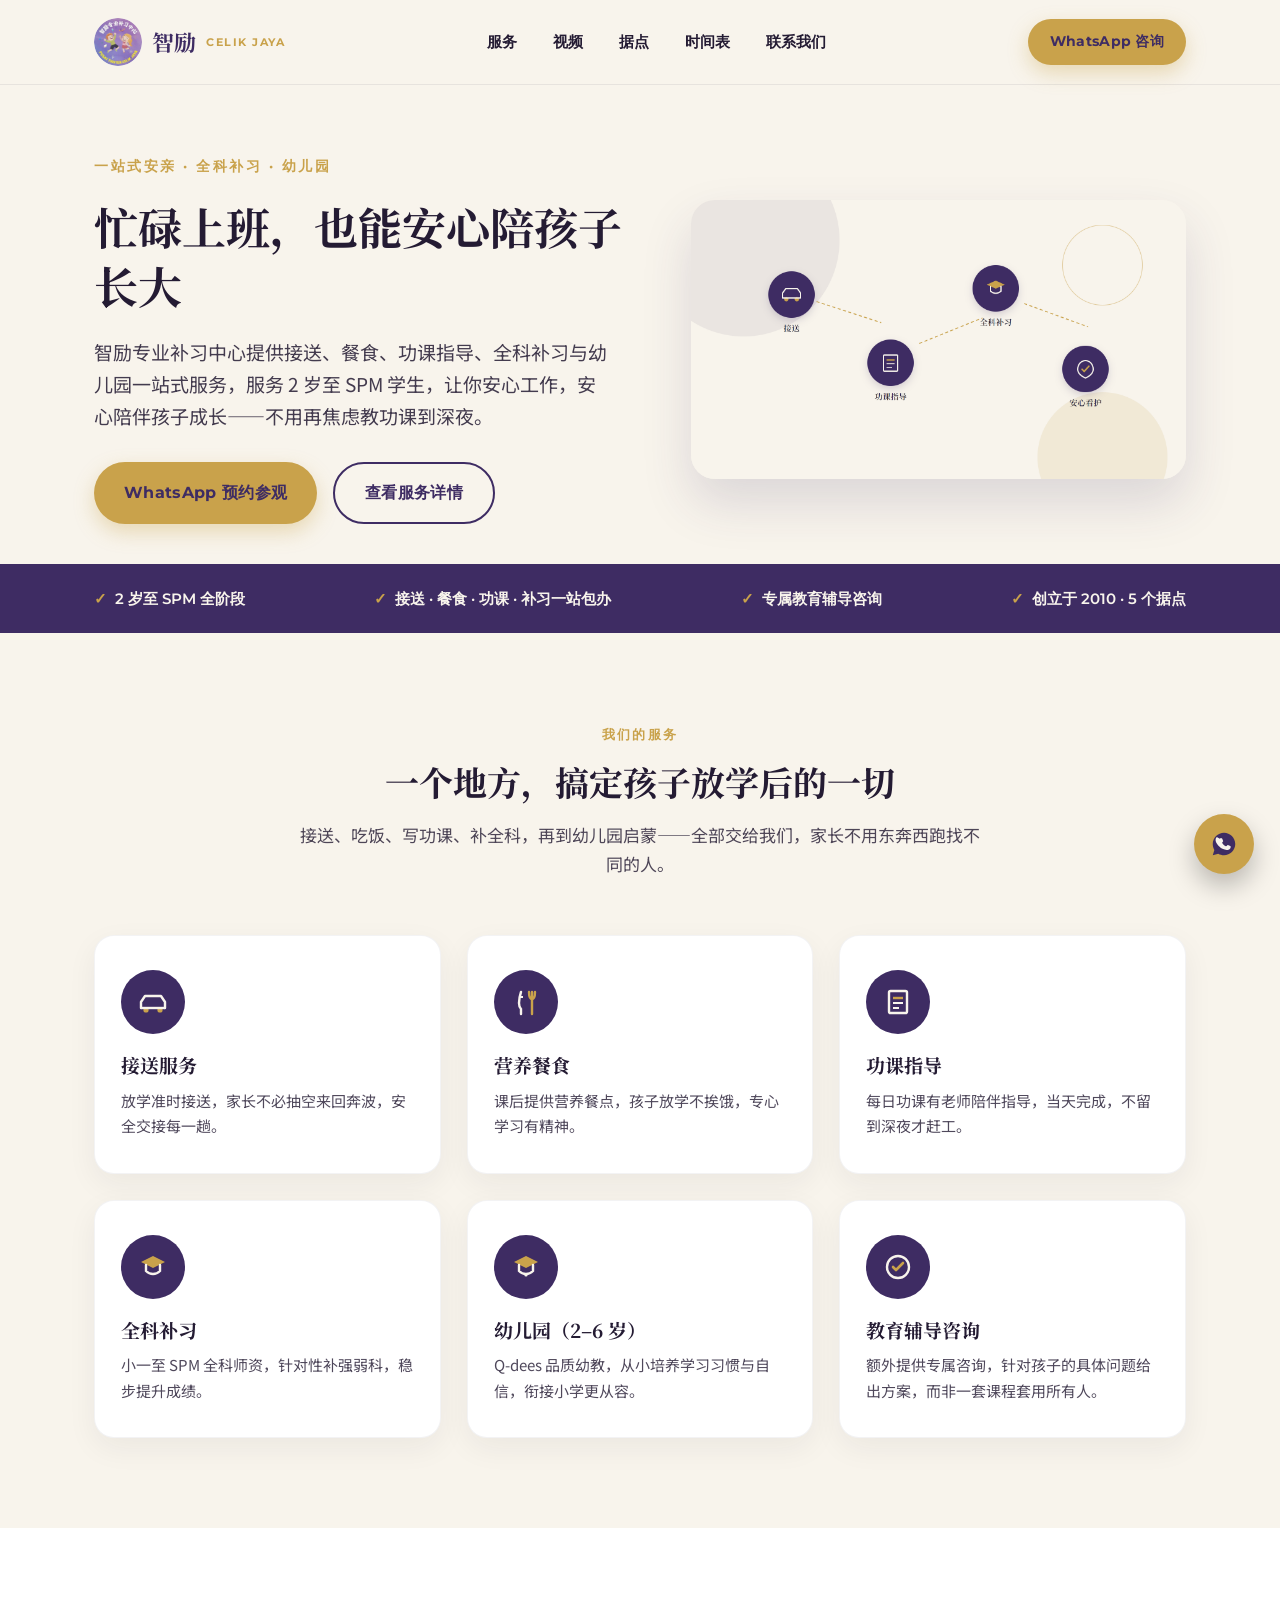
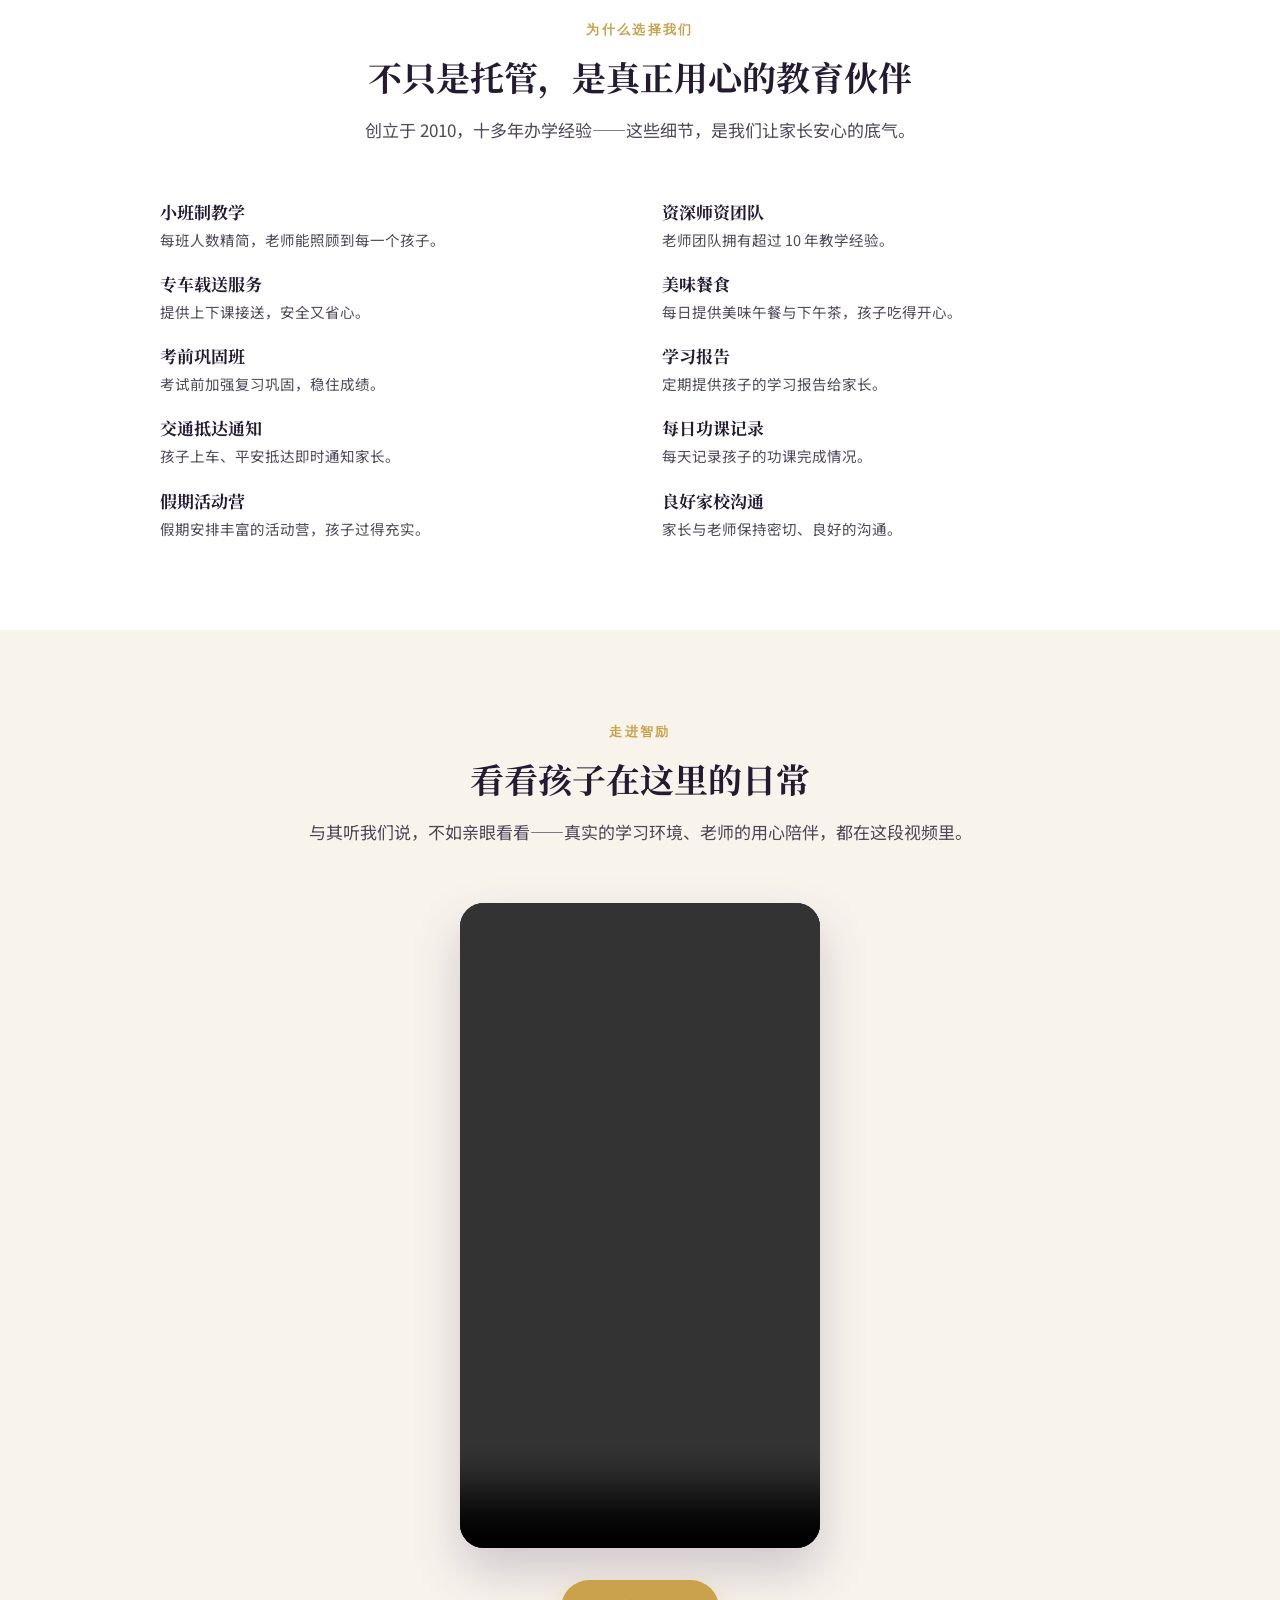
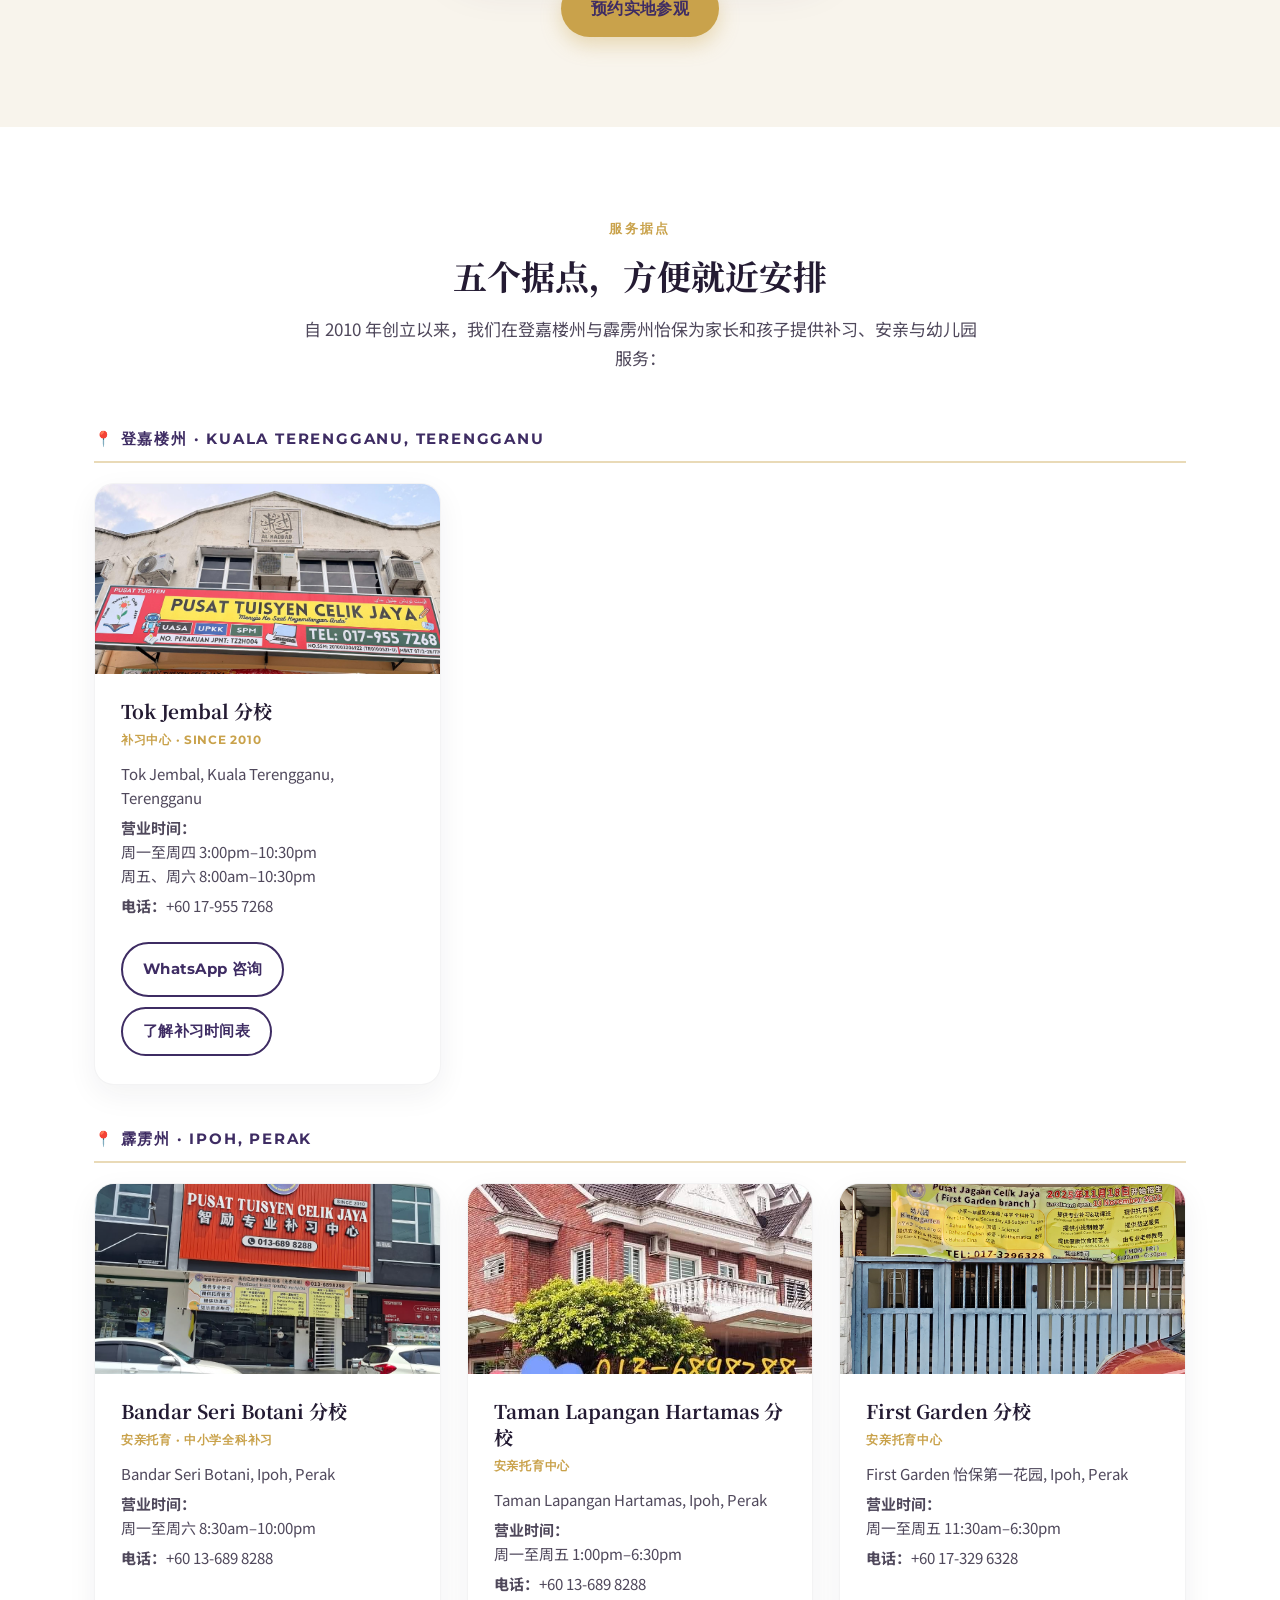
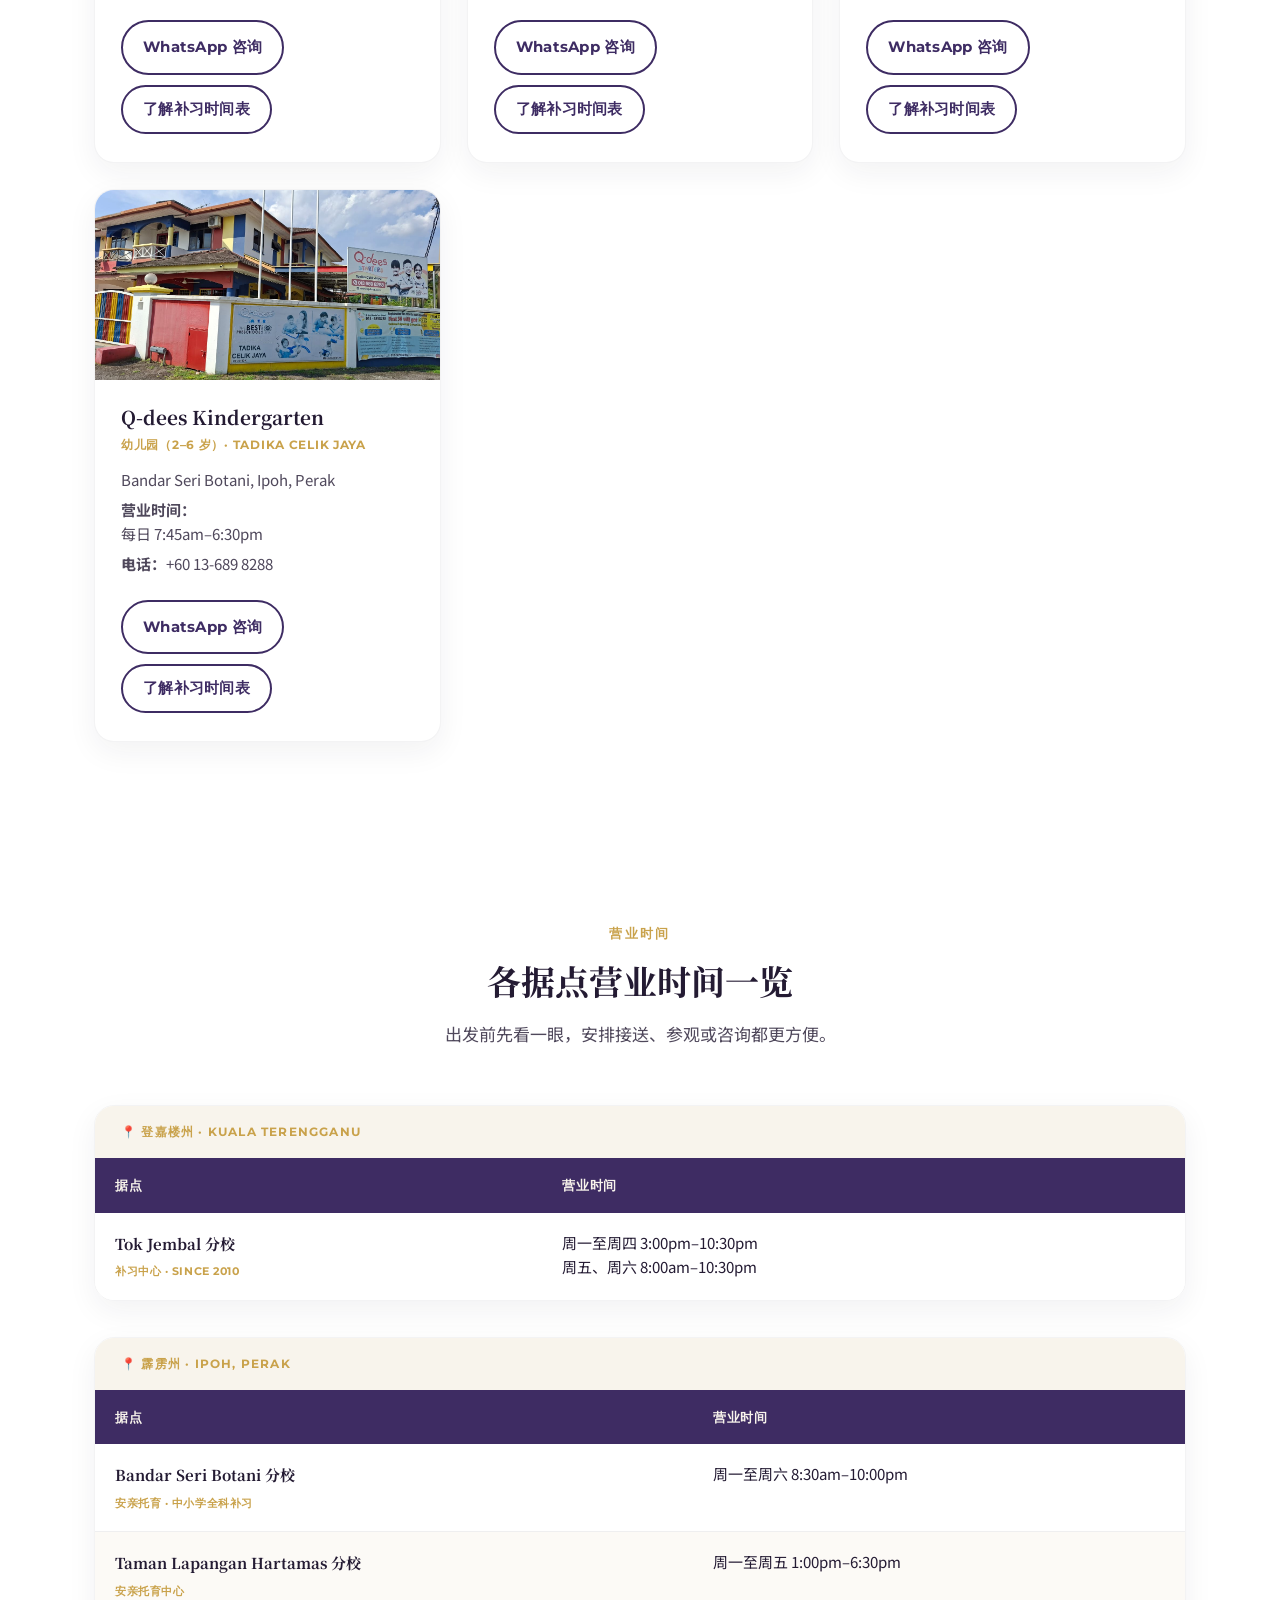
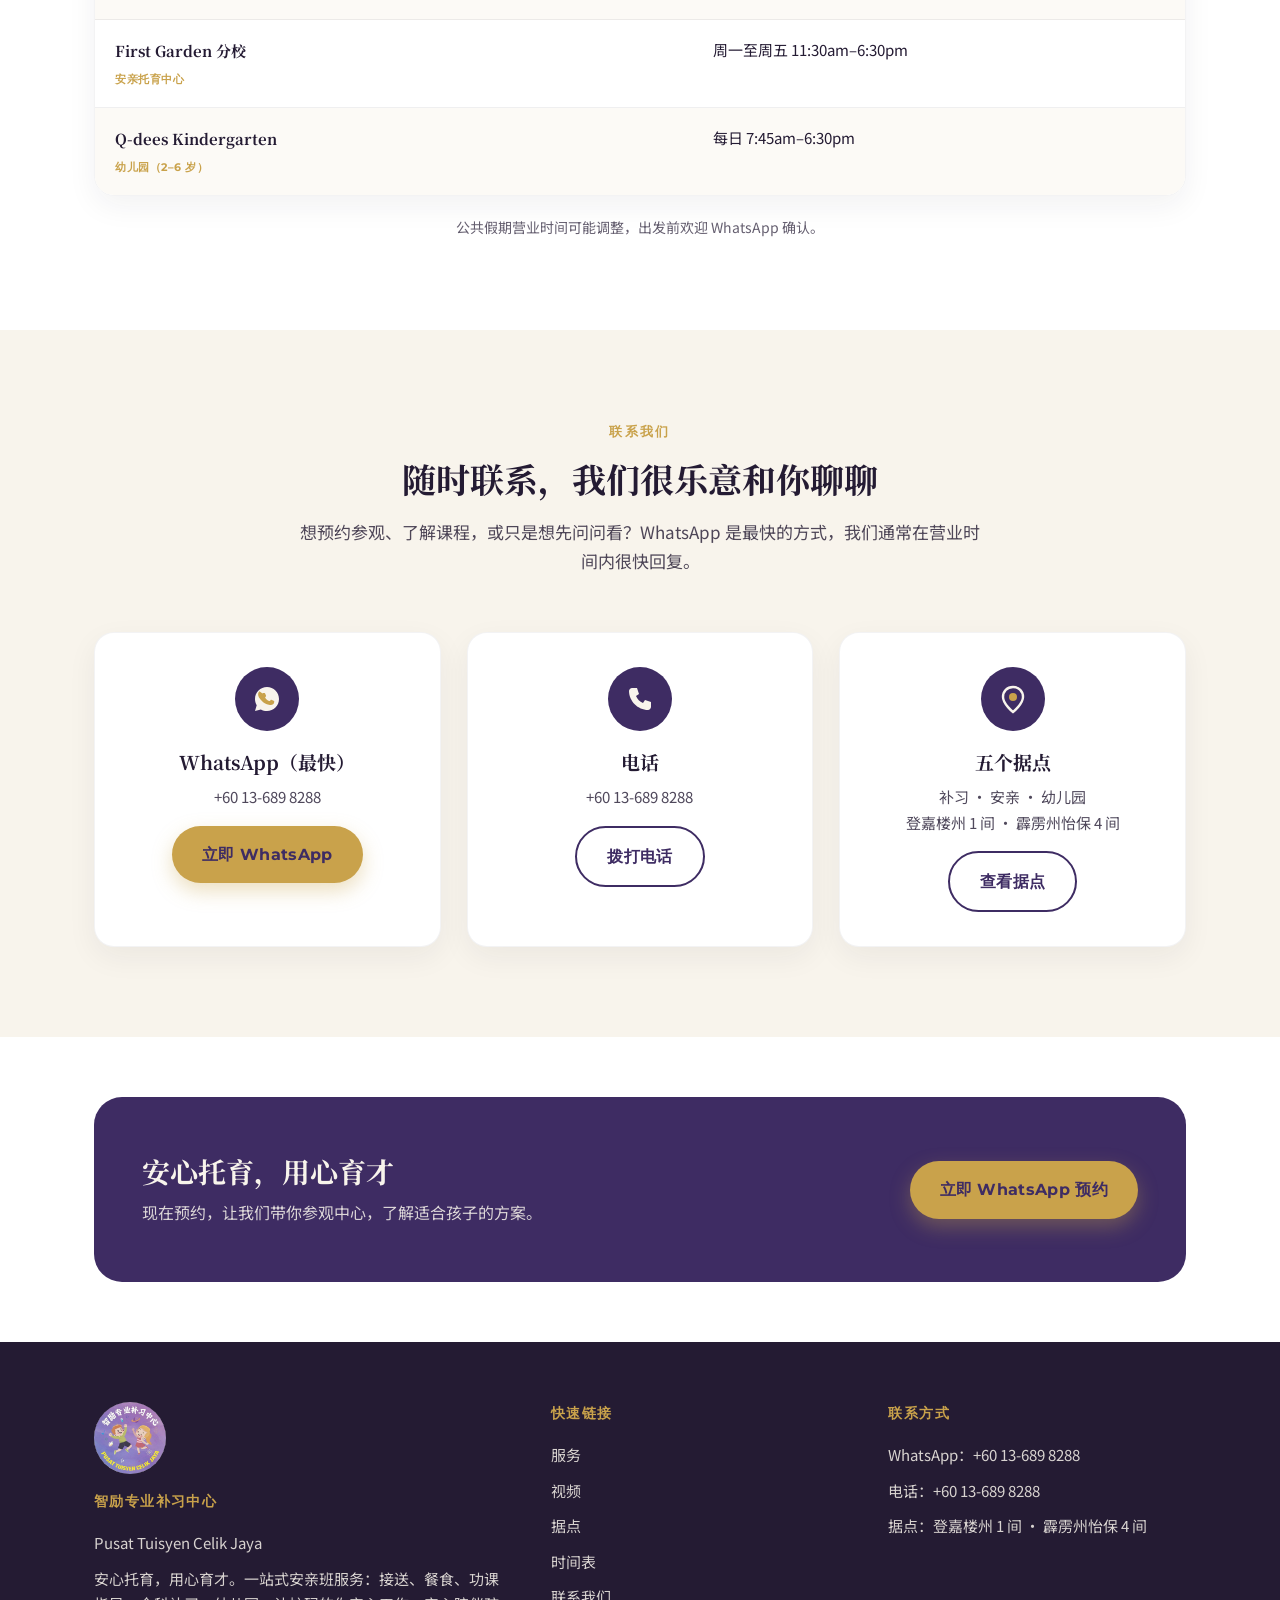
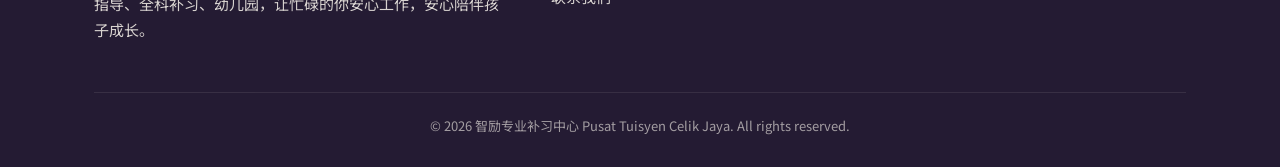
==== index.html @ 98ccd77b "Add files via upload" ====
<!doctype html>
<html lang="zh">
<head>
  <meta charset="UTF-8" />
  <meta name="viewport" content="width=device-width, initial-scale=1.0" />
  <title>智励专业补习中心 Pusat Tuisyen Celik Jaya｜一站式安亲班 · 全科补习 · 幼儿园</title>
  <meta name="description" content="安心托育，用心育才。智励专业补习中心提供接送、餐食、功课指导、全科补习与幼儿园一站式服务，服务 2 岁至 SPM 学生，登嘉楼与怡保共 5 个据点，让忙碌的家长安心工作、安心陪伴孩子成长。" />
  <link rel="preconnect" href="https://fonts.googleapis.com" />
  <link href="https://fonts.googleapis.com/css2?family=Noto+Serif+SC:wght@600;700&family=Noto+Sans+SC:wght@400;500;700&family=Montserrat:wght@400;600;700&display=swap" rel="stylesheet" />
  <link rel="stylesheet" href="css/style.css" />
</head>
<body>

  <header class="site-header">
    <div class="container">
      <a href="#top" class="logo"><img src="assets/img/logo.jpg" alt="智励专业补习中心 Pusat Tuisyen Celik Jaya" />智励 <span class="logo-sub">Celik Jaya</span></a>
      <nav class="main-nav">
        <a href="#services">服务</a>
        <a href="#video">视频</a>
        <a href="#branches">据点</a>
        <a href="#schedule">时间表</a>
        <a href="#contact">联系我们</a>
      </nav>
      <div class="header-cta">
        <a href="https://wa.me/60136898288?text=Hi%2C%20我想咨询安亲班%2F补习课程" class="btn btn-primary" target="_blank" rel="noopener">WhatsApp 咨询</a>
        <button class="nav-toggle" aria-label="打开菜单"><span></span><span></span><span></span></button>
      </div>
    </div>
  </header>

  <!-- HERO -->
  <section class="hero" id="top">
    <div class="container">
      <div class="hero-copy">
        <div class="hero-eyebrow">一站式安亲 · 全科补习 · 幼儿园</div>
        <h1>忙碌上班，也能安心陪孩子长大</h1>
        <p class="lead">智励专业补习中心提供接送、餐食、功课指导、全科补习与幼儿园一站式服务，服务 2 岁至 SPM 学生，让你安心工作，安心陪伴孩子成长——不用再焦虑教功课到深夜。</p>
        <div class="hero-actions">
          <a href="https://wa.me/60136898288?text=Hi%2C%20我想预约参观安亲班" class="btn btn-primary" target="_blank" rel="noopener">WhatsApp 预约参观</a>
          <a href="#services" class="btn btn-outline dark">查看服务详情</a>
        </div>
      </div>
      <div class="hero-media">
        <img src="assets/img/hero-home.png" alt="智励专业补习中心一站式服务：接送、功课指导、全科补习、安心看护" />
      </div>
    </div>
  </section>

  <!-- TRUST STRIP -->
  <div class="trust-strip">
    <div class="container">
      <div><span>✓</span>2 岁至 SPM 全阶段</div>
      <div><span>✓</span>接送 · 餐食 · 功课 · 补习一站包办</div>
      <div><span>✓</span>专属教育辅导咨询</div>
      <div><span>✓</span>创立于 2010 · 5 个据点</div>
    </div>
  </div>

  <!-- SERVICES -->
  <section class="section" id="services">
    <div class="container">
      <div class="section-head">
        <div class="section-eyebrow">我们的服务</div>
        <h2>一个地方，搞定孩子放学后的一切</h2>
        <p>接送、吃饭、写功课、补全科，再到幼儿园启蒙——全部交给我们，家长不用东奔西跑找不同的人。</p>
      </div>
      <div class="grid cols-3">
        <div class="card">
          <div class="icon-disc"><svg viewBox="0 0 32 32" fill="none"><path d="M4 22 L4 16 L8 10 L24 10 L28 16 L28 22" stroke="#F8F4EC" stroke-width="2.4" fill="none" stroke-linecap="round" stroke-linejoin="round"/><circle cx="9" cy="24" r="2.6" fill="#C9A24B"/><circle cx="23" cy="24" r="2.6" fill="#C9A24B"/><line x1="4" y1="22" x2="28" y2="22" stroke="#F8F4EC" stroke-width="2.4"/></svg></div>
          <h3>接送服务</h3>
          <p>放学准时接送，家长不必抽空来回奔波，安全交接每一趟。</p>
        </div>
        <div class="card">
          <div class="icon-disc"><svg viewBox="0 0 32 32" fill="none"><path d="M11 6 C11 6 9 12 9 17 C9 21 11 23 11 23 L11 28" stroke="#F8F4EC" stroke-width="2.4" fill="none" stroke-linecap="round"/><line x1="9" y1="11" x2="13" y2="11" stroke="#F8F4EC" stroke-width="2"/><path d="M22 6 L22 28 M19 6 C19 6 19 13 22 13 C25 13 25 6 25 6" stroke="#C9A24B" stroke-width="2.4" fill="none" stroke-linecap="round"/></svg></div>
          <h3>营养餐食</h3>
          <p>课后提供营养餐点，孩子放学不挨饿，专心学习有精神。</p>
        </div>
        <div class="card">
          <div class="icon-disc"><svg viewBox="0 0 32 32" fill="none"><rect x="7" y="5" width="18" height="22" rx="1.6" stroke="#F8F4EC" stroke-width="2.4" fill="none"/><line x1="11" y1="12" x2="21" y2="12" stroke="#C9A24B" stroke-width="2.4"/><line x1="11" y1="17" x2="21" y2="17" stroke="#F8F4EC" stroke-width="2"/><line x1="11" y1="22" x2="17" y2="22" stroke="#F8F4EC" stroke-width="2"/></svg></div>
          <h3>功课指导</h3>
          <p>每日功课有老师陪伴指导，当天完成，不留到深夜才赶工。</p>
        </div>
        <div class="card">
          <div class="icon-disc"><svg viewBox="0 0 32 32" fill="none"><path d="M16 5 L28 11 L16 17 L4 11 Z" fill="#C9A24B"/><path d="M9 14 L9 20 C9 20 12 23 16 23 C20 23 23 20 23 20 L23 14" stroke="#F8F4EC" stroke-width="2.4" fill="none" stroke-linecap="round"/></svg></div>
          <h3>全科补习</h3>
          <p>小一至 SPM 全科师资，针对性补强弱科，稳步提升成绩。</p>
        </div>
        <div class="card">
          <div class="icon-disc"><svg viewBox="0 0 32 32" fill="none"><path d="M16 5 L28 11 L16 17 L4 11 Z" fill="#C9A24B"/><path d="M9 14 L9 20 C9 20 12 23 16 23 C20 23 23 20 23 20 L23 14" stroke="#F8F4EC" stroke-width="2.4" fill="none" stroke-linecap="round"/><circle cx="16" cy="24" r="1.6" fill="#F8F4EC"/></svg></div>
          <h3>幼儿园（2–6 岁）</h3>
          <p>Q-dees 品质幼教，从小培养学习习惯与自信，衔接小学更从容。</p>
        </div>
        <div class="card">
          <div class="icon-disc"><svg viewBox="0 0 32 32" fill="none"><circle cx="16" cy="16" r="11" stroke="#F8F4EC" stroke-width="2.4" fill="none"/><path d="M11 16 L14 19 L21 12" stroke="#C9A24B" stroke-width="2.6" fill="none" stroke-linecap="round" stroke-linejoin="round"/></svg></div>
          <h3>教育辅导咨询</h3>
          <p>额外提供专属咨询，针对孩子的具体问题给出方案，而非一套课程套用所有人。</p>
        </div>
      </div>
    </div>
  </section>

  <!-- WHY US -->
  <section class="section bg-alt">
    <div class="container">
      <div class="section-head">
        <div class="section-eyebrow">为什么选择我们</div>
        <h2>不只是托管，是真正用心的教育伙伴</h2>
        <p>创立于 2010，十多年办学经验——这些细节，是我们让家长安心的底气。</p>
      </div>
      <div class="reason-grid">
        <div class="reason-item">
          <div class="reason-check"><svg viewBox="0 0 24 24" fill="none"><path d="M5 12.5 L10 17 L19 7" stroke="#C9A24B" stroke-width="2.6" fill="none" stroke-linecap="round" stroke-linejoin="round"/></svg></div>
          <div><h3>小班制教学</h3><p>每班人数精简，老师能照顾到每一个孩子。</p></div>
        </div>
        <div class="reason-item">
          <div class="reason-check"><svg viewBox="0 0 24 24" fill="none"><path d="M5 12.5 L10 17 L19 7" stroke="#C9A24B" stroke-width="2.6" fill="none" stroke-linecap="round" stroke-linejoin="round"/></svg></div>
          <div><h3>资深师资团队</h3><p>老师团队拥有超过 10 年教学经验。</p></div>
        </div>
        <div class="reason-item">
          <div class="reason-check"><svg viewBox="0 0 24 24" fill="none"><path d="M5 12.5 L10 17 L19 7" stroke="#C9A24B" stroke-width="2.6" fill="none" stroke-linecap="round" stroke-linejoin="round"/></svg></div>
          <div><h3>专车载送服务</h3><p>提供上下课接送，安全又省心。</p></div>
        </div>
        <div class="reason-item">
          <div class="reason-check"><svg viewBox="0 0 24 24" fill="none"><path d="M5 12.5 L10 17 L19 7" stroke="#C9A24B" stroke-width="2.6" fill="none" stroke-linecap="round" stroke-linejoin="round"/></svg></div>
          <div><h3>美味餐食</h3><p>每日提供美味午餐与下午茶，孩子吃得开心。</p></div>
        </div>
        <div class="reason-item">
          <div class="reason-check"><svg viewBox="0 0 24 24" fill="none"><path d="M5 12.5 L10 17 L19 7" stroke="#C9A24B" stroke-width="2.6" fill="none" stroke-linecap="round" stroke-linejoin="round"/></svg></div>
          <div><h3>考前巩固班</h3><p>考试前加强复习巩固，稳住成绩。</p></div>
        </div>
        <div class="reason-item">
          <div class="reason-check"><svg viewBox="0 0 24 24" fill="none"><path d="M5 12.5 L10 17 L19 7" stroke="#C9A24B" stroke-width="2.6" fill="none" stroke-linecap="round" stroke-linejoin="round"/></svg></div>
          <div><h3>学习报告</h3><p>定期提供孩子的学习报告给家长。</p></div>
        </div>
        <div class="reason-item">
          <div class="reason-check"><svg viewBox="0 0 24 24" fill="none"><path d="M5 12.5 L10 17 L19 7" stroke="#C9A24B" stroke-width="2.6" fill="none" stroke-linecap="round" stroke-linejoin="round"/></svg></div>
          <div><h3>交通抵达通知</h3><p>孩子上车、平安抵达即时通知家长。</p></div>
        </div>
        <div class="reason-item">
          <div class="reason-check"><svg viewBox="0 0 24 24" fill="none"><path d="M5 12.5 L10 17 L19 7" stroke="#C9A24B" stroke-width="2.6" fill="none" stroke-linecap="round" stroke-linejoin="round"/></svg></div>
          <div><h3>每日功课记录</h3><p>每天记录孩子的功课完成情况。</p></div>
        </div>
        <div class="reason-item">
          <div class="reason-check"><svg viewBox="0 0 24 24" fill="none"><path d="M5 12.5 L10 17 L19 7" stroke="#C9A24B" stroke-width="2.6" fill="none" stroke-linecap="round" stroke-linejoin="round"/></svg></div>
          <div><h3>假期活动营</h3><p>假期安排丰富的活动营，孩子过得充实。</p></div>
        </div>
        <div class="reason-item">
          <div class="reason-check"><svg viewBox="0 0 24 24" fill="none"><path d="M5 12.5 L10 17 L19 7" stroke="#C9A24B" stroke-width="2.6" fill="none" stroke-linecap="round" stroke-linejoin="round"/></svg></div>
          <div><h3>良好家校沟通</h3><p>家长与老师保持密切、良好的沟通。</p></div>
        </div>
      </div>
    </div>
  </section>

  <!-- VIDEO -->
  <section class="section" id="video">
    <div class="container">
      <div class="section-head">
        <div class="section-eyebrow">走进智励</div>
        <h2>看看孩子在这里的日常</h2>
        <p>与其听我们说，不如亲眼看看——真实的学习环境、老师的用心陪伴，都在这段视频里。</p>
      </div>
      <div class="video-wrap">
        <video src="assets/video/center-tour.mp4" controls playsinline preload="metadata"></video>
      </div>
      <div style="text-align:center; margin-top:32px;">
        <a href="https://wa.me/60136898288?text=Hi%2C%20我想预约参观安亲班" class="btn btn-primary" target="_blank" rel="noopener">预约实地参观</a>
      </div>
    </div>
  </section>

  <!-- BRANCHES -->
  <section class="section bg-alt" id="branches">
    <div class="container">
      <div class="section-head">
        <div class="section-eyebrow">服务据点</div>
        <h2>五个据点，方便就近安排</h2>
        <p>自 2010 年创立以来，我们在登嘉楼州与霹雳州怡保为家长和孩子提供补习、安亲与幼儿园服务：</p>
      </div>

      <h3 class="region-head">📍 登嘉楼州 · Kuala Terengganu, Terengganu</h3>
      <div class="grid cols-3" style="margin-bottom:44px;">
        <div class="card branch-card">
          <img class="branch-photo" src="assets/img/branches/tok-jembal.jpg" alt="Tok Jembal 分校" onerror="this.outerHTML='&lt;div class=&quot;branch-photo-fallback&quot;&gt;&lt;svg viewBox=&quot;0 0 32 32&quot; fill=&quot;none&quot;&gt;&lt;path d=&quot;M16 4 C10 4 6 8.5 6 14 C6 21 16 29 16 29 C16 29 26 21 26 14 C26 8.5 22 4 16 4 Z&quot; stroke=&quot;%23F8F4EC&quot; stroke-width=&quot;2&quot; fill=&quot;none&quot;/&gt;&lt;circle cx=&quot;16&quot; cy=&quot;14&quot; r=&quot;4&quot; fill=&quot;%23C9A24B&quot;/&gt;&lt;/svg&gt;&lt;/div&gt;'" />
          <div class="branch-body">
            <h3>Tok Jembal 分校</h3>
            <div class="branch-tag">补习中心 · Since 2010</div>
            <p class="branch-meta">Tok Jembal, Kuala Terengganu, Terengganu</p>
            <p class="branch-meta"><strong>营业时间：</strong><br/>周一至周四 3:00pm–10:30pm<br/>周五、周六 8:00am–10:30pm</p>
            <p class="branch-meta"><strong>电话：</strong>+60 17-955 7268</p>
            <div class="branch-actions">
              <a href="https://wa.me/60179557268?text=Saya%20berminat%20pakej%20tuition" class="btn btn-outline dark" target="_blank" rel="noopener">WhatsApp 咨询</a>
              <button type="button" class="btn btn-outline dark timetable-btn" data-branch="Tok Jembal 分校" data-img="assets/img/timetables/tok-jembal.jpg" data-wa="https://wa.me/60179557268?text=Saya%20berminat%20pakej%20tuition">了解补习时间表</button>
            </div>
          </div>
        </div>
      </div>

      <h3 class="region-head">📍 霹雳州 · Ipoh, Perak</h3>
      <div class="grid cols-3">
        <div class="card branch-card">
          <img class="branch-photo" src="assets/img/branches/bandar-seri-botani.jpg" alt="Bandar Seri Botani 分校" onerror="this.outerHTML='&lt;div class=&quot;branch-photo-fallback&quot;&gt;&lt;svg viewBox=&quot;0 0 32 32&quot; fill=&quot;none&quot;&gt;&lt;path d=&quot;M16 4 C10 4 6 8.5 6 14 C6 21 16 29 16 29 C16 29 26 21 26 14 C26 8.5 22 4 16 4 Z&quot; stroke=&quot;%23F8F4EC&quot; stroke-width=&quot;2&quot; fill=&quot;none&quot;/&gt;&lt;circle cx=&quot;16&quot; cy=&quot;14&quot; r=&quot;4&quot; fill=&quot;%23C9A24B&quot;/&gt;&lt;/svg&gt;&lt;/div&gt;'" />
          <div class="branch-body">
            <h3>Bandar Seri Botani 分校</h3>
            <div class="branch-tag">安亲托育 · 中小学全科补习</div>
            <p class="branch-meta">Bandar Seri Botani, Ipoh, Perak</p>
            <p class="branch-meta"><strong>营业时间：</strong><br/>周一至周六 8:30am–10:00pm</p>
            <p class="branch-meta"><strong>电话：</strong>+60 13-689 8288</p>
            <div class="branch-actions">
              <a href="https://wa.me/60136898288?text=%E6%88%91%E6%9C%89%E5%85%B4%E8%B6%A3%E8%AF%A2%E9%97%AE%E5%85%B3%E4%BA%8E%E5%AE%89%E4%BA%B2%E7%8F%AD%2F%E8%A1%A5%E4%B9%A0" class="btn btn-outline dark" target="_blank" rel="noopener">WhatsApp 咨询</a>
              <button type="button" class="btn btn-outline dark timetable-btn" data-branch="Bandar Seri Botani 分校" data-img="assets/img/timetables/bandar-seri-botani.jpg" data-wa="https://wa.me/60136898288?text=%E6%88%91%E6%9C%89%E5%85%B4%E8%B6%A3%E8%AF%A2%E9%97%AE%E5%85%B3%E4%BA%8E%E5%AE%89%E4%BA%B2%E7%8F%AD%2F%E8%A1%A5%E4%B9%A0">了解补习时间表</button>
            </div>
          </div>
        </div>
        <div class="card branch-card">
          <img class="branch-photo" src="assets/img/branches/taman-lapangan-hartamas.jpg" alt="Taman Lapangan Hartamas 分校" onerror="this.outerHTML='&lt;div class=&quot;branch-photo-fallback&quot;&gt;&lt;svg viewBox=&quot;0 0 32 32&quot; fill=&quot;none&quot;&gt;&lt;path d=&quot;M16 4 C10 4 6 8.5 6 14 C6 21 16 29 16 29 C16 29 26 21 26 14 C26 8.5 22 4 16 4 Z&quot; stroke=&quot;%23F8F4EC&quot; stroke-width=&quot;2&quot; fill=&quot;none&quot;/&gt;&lt;circle cx=&quot;16&quot; cy=&quot;14&quot; r=&quot;4&quot; fill=&quot;%23C9A24B&quot;/&gt;&lt;/svg&gt;&lt;/div&gt;'" />
          <div class="branch-body">
            <h3>Taman Lapangan Hartamas 分校</h3>
            <div class="branch-tag">安亲托育中心</div>
            <p class="branch-meta">Taman Lapangan Hartamas, Ipoh, Perak</p>
            <p class="branch-meta"><strong>营业时间：</strong><br/>周一至周五 1:00pm–6:30pm</p>
            <p class="branch-meta"><strong>电话：</strong>+60 13-689 8288</p>
            <div class="branch-actions">
              <a href="https://wa.me/60136898288?text=%E6%88%91%E6%9C%89%E5%85%B4%E8%B6%A3%E8%AF%A2%E9%97%AE%E5%85%B3%E4%BA%8E%E5%AE%89%E4%BA%B2%E7%8F%AD%2F%E8%A1%A5%E4%B9%A0" class="btn btn-outline dark" target="_blank" rel="noopener">WhatsApp 咨询</a>
              <button type="button" class="btn btn-outline dark timetable-btn" data-branch="Taman Lapangan Hartamas 分校" data-img="assets/img/timetables/taman-lapangan-hartamas.jpg" data-wa="https://wa.me/60136898288?text=%E6%88%91%E6%9C%89%E5%85%B4%E8%B6%A3%E8%AF%A2%E9%97%AE%E5%85%B3%E4%BA%8E%E5%AE%89%E4%BA%B2%E7%8F%AD%2F%E8%A1%A5%E4%B9%A0">了解补习时间表</button>
            </div>
          </div>
        </div>
        <div class="card branch-card">
          <img class="branch-photo" src="assets/img/branches/first-garden.jpg" alt="First Garden 分校" onerror="this.outerHTML='&lt;div class=&quot;branch-photo-fallback&quot;&gt;&lt;svg viewBox=&quot;0 0 32 32&quot; fill=&quot;none&quot;&gt;&lt;path d=&quot;M16 4 C10 4 6 8.5 6 14 C6 21 16 29 16 29 C16 29 26 21 26 14 C26 8.5 22 4 16 4 Z&quot; stroke=&quot;%23F8F4EC&quot; stroke-width=&quot;2&quot; fill=&quot;none&quot;/&gt;&lt;circle cx=&quot;16&quot; cy=&quot;14&quot; r=&quot;4&quot; fill=&quot;%23C9A24B&quot;/&gt;&lt;/svg&gt;&lt;/div&gt;'" />
          <div class="branch-body">
            <h3>First Garden 分校</h3>
            <div class="branch-tag">安亲托育中心</div>
            <p class="branch-meta">First Garden 怡保第一花园, Ipoh, Perak</p>
            <p class="branch-meta"><strong>营业时间：</strong><br/>周一至周五 11:30am–6:30pm</p>
            <p class="branch-meta"><strong>电话：</strong>+60 17-329 6328</p>
            <div class="branch-actions">
              <a href="https://wa.me/60173296328?text=%E6%88%91%E6%9C%89%E5%85%B4%E8%B6%A3%E8%AF%A2%E9%97%AE%E5%85%B3%E4%BA%8E%E5%AE%89%E4%BA%B2%E7%8F%AD%2F%E8%A1%A5%E4%B9%A0" class="btn btn-outline dark" target="_blank" rel="noopener">WhatsApp 咨询</a>
              <button type="button" class="btn btn-outline dark timetable-btn" data-branch="First Garden 分校" data-img="assets/img/timetables/first-garden.jpg" data-wa="https://wa.me/60173296328?text=%E6%88%91%E6%9C%89%E5%85%B4%E8%B6%A3%E8%AF%A2%E9%97%AE%E5%85%B3%E4%BA%8E%E5%AE%89%E4%BA%B2%E7%8F%AD%2F%E8%A1%A5%E4%B9%A0">了解补习时间表</button>
            </div>
          </div>
        </div>
        <div class="card branch-card">
          <img class="branch-photo" src="assets/img/branches/qdees-kindergarten.jpg" alt="Q-dees Kindergarten Tadika Celik Jaya" onerror="this.outerHTML='&lt;div class=&quot;branch-photo-fallback&quot;&gt;&lt;svg viewBox=&quot;0 0 32 32&quot; fill=&quot;none&quot;&gt;&lt;path d=&quot;M16 4 C10 4 6 8.5 6 14 C6 21 16 29 16 29 C16 29 26 21 26 14 C26 8.5 22 4 16 4 Z&quot; stroke=&quot;%23F8F4EC&quot; stroke-width=&quot;2&quot; fill=&quot;none&quot;/&gt;&lt;circle cx=&quot;16&quot; cy=&quot;14&quot; r=&quot;4&quot; fill=&quot;%23C9A24B&quot;/&gt;&lt;/svg&gt;&lt;/div&gt;'" />
          <div class="branch-body">
            <h3>Q-dees Kindergarten</h3>
            <div class="branch-tag">幼儿园（2–6 岁）· Tadika Celik Jaya</div>
            <p class="branch-meta">Bandar Seri Botani, Ipoh, Perak</p>
            <p class="branch-meta"><strong>营业时间：</strong><br/>每日 7:45am–6:30pm</p>
            <p class="branch-meta"><strong>电话：</strong>+60 13-689 8288</p>
            <div class="branch-actions">
              <a href="https://wa.me/60136898288?text=I%27m%20interested%20in%20pre-school%20for%20age%202%20to%206" class="btn btn-outline dark" target="_blank" rel="noopener">WhatsApp 咨询</a>
              <button type="button" class="btn btn-outline dark timetable-btn" data-branch="Q-dees Kindergarten" data-img="assets/img/timetables/qdees-kindergarten.jpg" data-wa="https://wa.me/60136898288?text=I%27m%20interested%20in%20pre-school%20for%20age%202%20to%206">了解补习时间表</button>
            </div>
          </div>
        </div>
      </div>
    </div>
  </section>

  <!-- SCHEDULE -->
  <section class="section bg-alt" id="schedule">
    <div class="container">
      <div class="section-head">
        <div class="section-eyebrow">营业时间</div>
        <h2>各据点营业时间一览</h2>
        <p>出发前先看一眼，安排接送、参观或咨询都更方便。</p>
      </div>
      <div class="schedule-wrap" id="schedule-terengganu">
        <table class="schedule-table">
          <caption>📍 登嘉楼州 · Kuala Terengganu</caption>
          <thead>
            <tr><th>据点</th><th>营业时间</th></tr>
          </thead>
          <tbody>
            <tr>
              <td>
                <div class="sch-branch">Tok Jembal 分校</div>
                <div class="sch-tag">补习中心 · Since 2010</div>
              </td>
              <td class="sch-hours">周一至周四 3:00pm–10:30pm<br/>周五、周六 8:00am–10:30pm</td>
            </tr>
          </tbody>
        </table>
      </div>

      <div style="height:36px;"></div>

      <div class="schedule-wrap" id="schedule-perak">
        <table class="schedule-table">
          <caption>📍 霹雳州 · Ipoh, Perak</caption>
          <thead>
            <tr><th>据点</th><th>营业时间</th></tr>
          </thead>
          <tbody>
            <tr>
              <td>
                <div class="sch-branch">Bandar Seri Botani 分校</div>
                <div class="sch-tag">安亲托育 · 中小学全科补习</div>
              </td>
              <td class="sch-hours">周一至周六 8:30am–10:00pm</td>
            </tr>
            <tr>
              <td>
                <div class="sch-branch">Taman Lapangan Hartamas 分校</div>
                <div class="sch-tag">安亲托育中心</div>
              </td>
              <td class="sch-hours">周一至周五 1:00pm–6:30pm</td>
            </tr>
            <tr>
              <td>
                <div class="sch-branch">First Garden 分校</div>
                <div class="sch-tag">安亲托育中心</div>
              </td>
              <td class="sch-hours">周一至周五 11:30am–6:30pm</td>
            </tr>
            <tr>
              <td>
                <div class="sch-branch">Q-dees Kindergarten</div>
                <div class="sch-tag">幼儿园（2–6 岁）</div>
              </td>
              <td class="sch-hours">每日 7:45am–6:30pm</td>
            </tr>
          </tbody>
        </table>
      </div>
      <p class="schedule-note">公共假期营业时间可能调整，出发前欢迎 WhatsApp 确认。</p>
    </div>
  </section>

  <!-- CONTACT -->
  <section class="section" id="contact">
    <div class="container">
      <div class="section-head">
        <div class="section-eyebrow">联系我们</div>
        <h2>随时联系，我们很乐意和你聊聊</h2>
        <p>想预约参观、了解课程，或只是想先问问看？WhatsApp 是最快的方式，我们通常在营业时间内很快回复。</p>
      </div>
      <div class="grid cols-3">
        <div class="card" style="text-align:center;">
          <div class="icon-disc" style="margin:0 auto 18px;">
            <svg viewBox="0 0 32 32" fill="none"><path d="M16 4C9.4 4 4 9.4 4 16c0 2.3.6 4.4 1.7 6.3L4 28l5.9-1.6c1.8 1 3.9 1.6 6.1 1.6 6.6 0 12-5.4 12-12S22.6 4 16 4z" fill="#F8F4EC"/><path d="M11.5 10.5c.3-.6.6-.6 1-.6h.8c.3 0 .6.1.8.6.3.6.9 2 .9 2.1.1.2.1.4 0 .6-.1.2-.2.3-.3.5-.4.4-.7.7-.5 1 .4.7 1 1.4 1.7 2 .7.6 1.4 1 2.2 1.3.3.1.5.1.7-.1.2-.2.7-.8.9-1 .2-.3.4-.2.7-.1.3.1 1.9.9 2.2 1 .3.2.5.2.6.4.1.2.1 1-.3 2-.4.9-2 1.7-2.8 1.8-.7.1-1.6.2-4.9-1-3.9-1.6-6.4-5.4-6.6-5.7-.2-.3-1.5-2-1.5-3.9 0-1.8 1-2.7 1.3-3.1z" fill="#C9A24B"/></svg>
          </div>
          <h3>WhatsApp（最快）</h3>
          <p>+60 13-689 8288</p>
          <a href="https://wa.me/60136898288?text=Hi%2C%20我想咨询" class="btn btn-primary" style="margin-top:16px;" target="_blank" rel="noopener">立即 WhatsApp</a>
        </div>
        <div class="card" style="text-align:center;">
          <div class="icon-disc" style="margin:0 auto 18px;">
            <svg viewBox="0 0 32 32" fill="none"><path d="M8 5 L13 5 L15 11 L12 13 C13.5 16.5 15.5 18.5 19 20 L21 17 L27 19 L27 24 C27 25.5 25.5 27 24 27 C14 27 5 18 5 8 C5 6.5 6.5 5 8 5 Z" fill="#F8F4EC"/></svg>
          </div>
          <h3>电话</h3>
          <p>+60 13-689 8288</p>
          <a href="tel:+60136898288" class="btn btn-outline dark" style="margin-top:16px;">拨打电话</a>
        </div>
        <div class="card" style="text-align:center;">
          <div class="icon-disc" style="margin:0 auto 18px;">
            <svg viewBox="0 0 32 32" fill="none"><path d="M16 4 C10 4 6 8.5 6 14 C6 21 16 29 16 29 C16 29 26 21 26 14 C26 8.5 22 4 16 4 Z" stroke="#F8F4EC" stroke-width="2.4" fill="none"/><circle cx="16" cy="14" r="4" fill="#C9A24B"/></svg>
          </div>
          <h3>五个据点</h3>
          <p>补习 · 安亲 · 幼儿园<br/>登嘉楼州 1 间 · 霹雳州怡保 4 间</p>
          <a href="#branches" class="btn btn-outline dark" style="margin-top:16px;">查看据点</a>
        </div>
      </div>
    </div>
  </section>

  <!-- CTA -->
  <section class="section tight bg-alt">
    <div class="container">
      <div class="cta-banner">
        <div>
          <h2>安心托育，用心育才</h2>
          <p>现在预约，让我们带你参观中心，了解适合孩子的方案。</p>
        </div>
        <a href="https://wa.me/60136898288?text=Hi%2C%20我想预约参观安亲班" class="btn btn-primary" target="_blank" rel="noopener">立即 WhatsApp 预约</a>
      </div>
    </div>
  </section>

  <footer class="site-footer">
    <div class="container">
      <div class="footer-grid">
        <div>
          <img class="footer-logo" src="assets/img/logo.jpg" alt="智励专业补习中心 Pusat Tuisyen Celik Jaya" />
          <h4>智励专业补习中心</h4>
          <p>Pusat Tuisyen Celik Jaya</p>
          <p>安心托育，用心育才。一站式安亲班服务：接送、餐食、功课指导、全科补习、幼儿园，让忙碌的你安心工作，安心陪伴孩子成长。</p>
        </div>
        <div>
          <h4>快速链接</h4>
          <a href="#services">服务</a>
          <a href="#video">视频</a>
          <a href="#branches">据点</a>
          <a href="#schedule">时间表</a>
          <a href="#contact">联系我们</a>
        </div>
        <div>
          <h4>联系方式</h4>
          <a href="https://wa.me/60136898288" target="_blank" rel="noopener">WhatsApp：+60 13-689 8288</a>
          <a href="tel:+60136898288">电话：+60 13-689 8288</a>
          <p>据点：登嘉楼州 1 间 · 霹雳州怡保 4 间</p>
        </div>
      </div>
      <div class="footer-bottom">© 2026 智励专业补习中心 Pusat Tuisyen Celik Jaya. All rights reserved.</div>
    </div>
  </footer>

  <a class="wa-float" href="https://wa.me/60136898288?text=Hi%2C%20我想咨询" target="_blank" rel="noopener" aria-label="WhatsApp 联系我们">
    <svg viewBox="0 0 32 32" fill="none"><path d="M16 4C9.4 4 4 9.4 4 16c0 2.3.6 4.4 1.7 6.3L4 28l5.9-1.6c1.8 1 3.9 1.6 6.1 1.6 6.6 0 12-5.4 12-12S22.6 4 16 4z" fill="#3E2C63"/><path d="M11.5 10.5c.3-.6.6-.6 1-.6h.8c.3 0 .6.1.8.6.3.6.9 2 .9 2.1.1.2.1.4 0 .6-.1.2-.2.3-.3.5-.2.2-.4.4-.5.6-.2.2-.3.4-.1.7.4.7 1 1.4 1.7 2 .7.6 1.4 1 2.2 1.3.3.1.5.1.7-.1.2-.2.7-.8.9-1 .2-.3.4-.2.7-.1.3.1 1.9.9 2.2 1 .3.2.5.2.6.4.1.2.1 1-.3 2-.4.9-2 1.7-2.8 1.8-.7.1-1.6.2-4.9-1-3.9-1.6-6.4-5.4-6.6-5.7-.2-.3-1.5-2-1.5-3.9 0-1.8 1-2.7 1.3-3.1z" fill="#F8F4EC"/></svg>
  </a>

  <!-- TIMETABLE LIGHTBOX -->
  <div class="timetable-modal" id="timetable-modal" aria-hidden="true">
    <div class="timetable-modal-box">
      <button type="button" class="timetable-modal-close" id="timetable-modal-close" aria-label="关闭">&times;</button>
      <div class="timetable-modal-title" id="timetable-modal-title"></div>
      <img class="timetable-modal-img" id="timetable-modal-img" alt="补习时间表" />
      <div class="timetable-modal-cta">
        <a href="https://wa.me/60136898288?text=Hi%2C%20我想咨询补习时间表" class="btn btn-primary" target="_blank" rel="noopener">WhatsApp 咨询这个据点</a>
      </div>
    </div>
  </div>

  <script src="js/main.js"></script>
</body>
</html>
---- css/style.css ----
/* ===== Brand tokens (see brand.md) ===== */
:root {
  --primary: #3E2C63;   /* 深紫 Deep Plum */
  --bg: #F8F4EC;        /* 米白 Ivory */
  --accent: #C9A24B;    /* 暖金 Warm Gold */
  --text: #241B33;      /* 深炭紫 Charcoal Plum */
  --white: #ffffff;
  --max-width: 1140px;
}

* { margin: 0; padding: 0; box-sizing: border-box; }

html { scroll-behavior: smooth; }

body {
  font-family: "Noto Sans SC", "Montserrat", sans-serif;
  background: var(--bg);
  color: var(--text);
  line-height: 1.7;
  overflow-x: hidden;
}

h1, h2, h3, .serif {
  font-family: "Noto Serif SC", serif;
  font-weight: 700;
  color: var(--text);
  line-height: 1.35;
}

a { text-decoration: none; color: inherit; }
img { max-width: 100%; display: block; }

.container {
  max-width: var(--max-width);
  margin: 0 auto;
  padding: 0 24px;
}

/* ===== Buttons ===== */
.btn {
  display: inline-flex;
  align-items: center;
  gap: 10px;
  padding: 15px 30px;
  border-radius: 999px;
  font-family: "Montserrat", sans-serif;
  font-weight: 700;
  font-size: 16px;
  letter-spacing: 0.02em;
  transition: transform 0.15s ease, box-shadow 0.15s ease;
  cursor: pointer;
  border: none;
}
.btn:hover { transform: translateY(-2px); }

.btn-primary {
  background: var(--accent);
  color: var(--primary);
  box-shadow: 0 8px 20px rgba(201, 162, 75, 0.35);
}
.btn-outline {
  background: transparent;
  color: var(--white);
  border: 2px solid var(--white);
}
.btn-outline.dark {
  color: var(--primary);
  border: 2px solid var(--primary);
}

/* ===== Header ===== */
.site-header {
  position: sticky;
  top: 0;
  z-index: 100;
  background: var(--bg);
  border-bottom: 1px solid rgba(36, 27, 51, 0.08);
}
.site-header .container {
  display: flex;
  align-items: center;
  justify-content: space-between;
  height: 84px;
}
.logo {
  font-family: "Noto Serif SC", serif;
  font-weight: 700;
  font-size: 22px;
  color: var(--primary);
  display: flex;
  align-items: center;
  gap: 10px;
}
.logo .logo-sub {
  font-family: "Montserrat", sans-serif;
  font-size: 11px;
  letter-spacing: 0.14em;
  color: var(--accent);
  text-transform: uppercase;
  display: block;
  font-weight: 700;
}
.logo img { height: 48px; width: auto; border-radius: 50%; }

.main-nav { display: flex; align-items: center; gap: 36px; }
.main-nav a {
  font-family: "Montserrat", sans-serif;
  font-weight: 600;
  font-size: 15px;
  color: var(--text);
  position: relative;
  padding: 6px 0;
}
.main-nav a.active { color: var(--primary); }
.main-nav a.active::after {
  content: "";
  position: absolute; left: 0; bottom: -4px;
  width: 100%; height: 2px; background: var(--accent);
}
.header-cta { display: flex; align-items: center; gap: 20px; }
.header-cta .btn { padding: 11px 22px; font-size: 14px; }

.nav-toggle {
  display: none;
  flex-direction: column;
  gap: 5px;
  background: none; border: none; cursor: pointer;
  padding: 8px;
}
.nav-toggle span { width: 26px; height: 3px; background: var(--primary); border-radius: 2px; }

/* ===== Hero ===== */
.hero {
  padding: 70px 0 40px;
}
.hero .container {
  display: grid;
  grid-template-columns: 1.05fr 0.95fr;
  align-items: center;
  gap: 50px;
}
.hero-eyebrow {
  font-family: "Montserrat", sans-serif;
  font-weight: 700;
  font-size: 14px;
  letter-spacing: 0.18em;
  color: var(--accent);
  text-transform: uppercase;
  margin-bottom: 18px;
}
.hero h1 { font-size: 44px; margin-bottom: 20px; }
.hero p.lead { font-size: 19px; color: var(--text); opacity: 0.85; margin-bottom: 30px; max-width: 520px; }
.hero-actions { display: flex; gap: 16px; flex-wrap: wrap; }
.hero-media img { border-radius: 24px; box-shadow: 0 24px 50px rgba(62,44,99,0.15); }

/* ===== Trust strip ===== */
.trust-strip {
  background: var(--primary);
  color: var(--bg);
  padding: 22px 0;
}
.trust-strip .container {
  display: flex;
  justify-content: space-between;
  flex-wrap: wrap;
  gap: 16px;
  font-family: "Montserrat", sans-serif;
  font-weight: 600;
  font-size: 15px;
  text-align: center;
}
.trust-strip span { color: var(--accent); margin-right: 8px; }

/* ===== Sections ===== */
.section { padding: 90px 0; }
.section.tight { padding: 60px 0; }
.section-head { text-align: center; max-width: 680px; margin: 0 auto 56px; }
.section-eyebrow {
  font-family: "Montserrat", sans-serif;
  font-weight: 700;
  font-size: 13px;
  letter-spacing: 0.18em;
  color: var(--accent);
  text-transform: uppercase;
  margin-bottom: 14px;
}
.section h2 { font-size: 34px; margin-bottom: 16px; }
.section-head p { opacity: 0.8; font-size: 17px; }

.bg-alt { background: var(--white); }
.bg-primary { background: var(--primary); color: var(--bg); }
.bg-primary h2, .bg-primary h3 { color: var(--bg); }

/* ===== Cards grid ===== */
.grid {
  display: grid;
  grid-template-columns: repeat(4, 1fr);
  gap: 26px;
}
.grid.cols-3 { grid-template-columns: repeat(3, 1fr); }
.grid.cols-2 { grid-template-columns: repeat(2, 1fr); }

.card {
  background: var(--white);
  border-radius: 20px;
  padding: 34px 26px;
  box-shadow: 0 10px 30px rgba(36,27,51,0.06);
  border: 1px solid rgba(36,27,51,0.05);
}
.card .icon-disc {
  width: 64px; height: 64px;
  border-radius: 50%;
  background: var(--primary);
  display: flex; align-items: center; justify-content: center;
  margin-bottom: 18px;
}
.card .icon-disc svg { width: 32px; height: 32px; }
.card h3 { font-size: 19px; margin-bottom: 10px; }
.card p { font-size: 15px; opacity: 0.8; }

/* ===== Branch cards (with photo) ===== */
.branch-card {
  padding: 0;
  overflow: hidden;
  display: flex;
  flex-direction: column;
}
.branch-photo {
  width: 100%;
  height: 190px;
  object-fit: cover;
  display: block;
  background: var(--primary);
}
.branch-photo-fallback {
  width: 100%;
  height: 190px;
  background: linear-gradient(135deg, var(--primary), #241B33);
  display: flex;
  align-items: center;
  justify-content: center;
}
.branch-photo-fallback svg { width: 46px; height: 46px; opacity: 0.9; }
.branch-body { padding: 24px 26px 28px; display: flex; flex-direction: column; flex: 1; }
.branch-body h3 { font-size: 19px; margin-bottom: 6px; }
.branch-tag {
  font-family: "Montserrat", sans-serif;
  font-weight: 700;
  font-size: 12px;
  letter-spacing: 0.06em;
  text-transform: uppercase;
  color: var(--accent);
  margin-bottom: 12px;
}
.branch-meta { font-size: 14.5px; opacity: 0.85; margin-bottom: 6px; line-height: 1.6; }
.branch-meta strong { font-weight: 700; opacity: 1; }
.branch-body .btn { align-self: flex-start; }
.branch-actions { margin-top: auto; display: flex; flex-wrap: wrap; gap: 10px; padding-top: 18px; }
.branch-actions .btn { margin-top: 0 !important; font-size: 14.5px; padding: 13px 20px; }
.region-head {
  font-family: "Montserrat", sans-serif;
  font-size: 15px;
  letter-spacing: 0.12em;
  text-transform: uppercase;
  color: var(--primary);
  margin-bottom: 20px;
  padding-bottom: 12px;
  border-bottom: 2px solid rgba(201,162,75,0.4);
}

/* ===== Anchor scroll offset (single-page landing) ===== */
section[id], #schedule-terengganu, #schedule-perak { scroll-margin-top: 96px; }

/* ===== Why-us reasons grid ===== */
.reason-grid {
  display: grid;
  grid-template-columns: repeat(2, 1fr);
  gap: 22px 44px;
  max-width: 960px;
  margin: 0 auto;
}
.reason-item { display: flex; gap: 16px; align-items: flex-start; }
.reason-check { display: none; }
.reason-item h3 { font-size: 17px; margin-bottom: 4px; }
.reason-item p { font-size: 14.5px; opacity: 0.8; line-height: 1.6; }
@media (max-width: 720px) {
  .reason-grid { grid-template-columns: 1fr; gap: 20px; }
}

/* ===== Schedule table ===== */
.schedule-wrap {
  overflow-x: auto;
  border-radius: 20px;
  box-shadow: 0 10px 30px rgba(36,27,51,0.06);
  border: 1px solid rgba(36,27,51,0.05);
}
.schedule-table {
  width: 100%;
  border-collapse: collapse;
  background: var(--white);
  min-width: 640px;
  font-size: 15px;
}
.schedule-table caption {
  caption-side: top;
  text-align: left;
  font-family: "Montserrat", sans-serif;
  font-weight: 700;
  font-size: 12px;
  letter-spacing: 0.1em;
  text-transform: uppercase;
  color: var(--accent);
  background: var(--bg);
  padding: 16px 26px;
}
.schedule-table thead th {
  background: var(--primary);
  color: var(--bg);
  font-family: "Montserrat", sans-serif;
  font-weight: 700;
  font-size: 13px;
  letter-spacing: 0.04em;
  text-align: left;
  padding: 16px 20px;
}
.schedule-table tbody td {
  padding: 18px 20px;
  border-bottom: 1px solid rgba(36,27,51,0.07);
  vertical-align: top;
}
.schedule-table tbody tr:last-child td { border-bottom: none; }
.schedule-table tbody tr:nth-child(even) { background: rgba(201,162,75,0.05); }
.schedule-table .sch-branch { font-weight: 700; font-family: "Noto Serif SC", serif; }
.schedule-table .sch-tag {
  display: inline-block;
  font-family: "Montserrat", sans-serif;
  font-weight: 700;
  font-size: 11px;
  letter-spacing: 0.05em;
  text-transform: uppercase;
  color: var(--accent);
  margin-top: 4px;
}
.schedule-table .sch-hours { line-height: 1.6; }
.schedule-note { text-align: center; font-size: 14px; opacity: 0.7; margin-top: 20px; }

/* ===== Video ===== */
.video-wrap {
  max-width: 360px;
  margin: 0 auto;
  border-radius: 24px;
  overflow: hidden;
  box-shadow: 0 24px 50px rgba(62,44,99,0.22);
  background: var(--primary);
  line-height: 0;
}
.video-wrap video {
  width: 100%;
  height: auto;
  display: block;
  aspect-ratio: 464 / 832;
  object-fit: cover;
  background: var(--primary);
}

/* ===== CTA banner ===== */
.cta-banner {
  background: var(--primary);
  border-radius: 28px;
  padding: 56px 48px;
  display: flex;
  align-items: center;
  justify-content: space-between;
  gap: 30px;
  flex-wrap: wrap;
  color: var(--bg);
}
.cta-banner h2 { color: var(--bg); font-size: 28px; margin-bottom: 8px; }
.cta-banner p { opacity: 0.85; }

/* ===== Footer ===== */
.site-footer {
  background: var(--text);
  color: var(--bg);
  padding: 60px 0 30px;
}
.footer-grid {
  display: grid;
  grid-template-columns: 1.4fr 1fr 1fr;
  gap: 40px;
  margin-bottom: 40px;
}
.footer-grid h4 {
  font-family: "Montserrat", sans-serif;
  font-size: 14px;
  letter-spacing: 0.1em;
  text-transform: uppercase;
  color: var(--accent);
  margin-bottom: 16px;
}
.footer-grid p, .footer-grid a { opacity: 0.85; font-size: 15px; display: block; margin-bottom: 10px; }
.footer-logo { width: 72px; height: 72px; border-radius: 50%; margin-bottom: 16px; opacity: 1; }
.footer-bottom {
  border-top: 1px solid rgba(248,244,236,0.15);
  padding-top: 22px;
  text-align: center;
  font-size: 13px;
  opacity: 0.6;
}

/* ===== Timetable lightbox ===== */
.timetable-modal {
  display: none;
  position: fixed;
  inset: 0;
  z-index: 500;
  background: rgba(36,27,51,0.82);
  align-items: center;
  justify-content: center;
  padding: 24px;
}
.timetable-modal.open { display: flex; }
.timetable-modal-box {
  background: var(--white);
  border-radius: 20px;
  max-width: 520px;
  width: 100%;
  max-height: 88vh;
  overflow-y: auto;
  padding: 20px;
  position: relative;
  box-shadow: 0 30px 70px rgba(0,0,0,0.4);
}
.timetable-modal-close {
  position: absolute;
  top: 14px; right: 14px;
  width: 36px; height: 36px;
  border-radius: 50%;
  background: var(--primary);
  color: var(--bg);
  border: none;
  font-size: 20px;
  line-height: 1;
  cursor: pointer;
  display: flex; align-items: center; justify-content: center;
  z-index: 2;
}
.timetable-modal-title {
  font-family: "Noto Serif SC", serif;
  font-weight: 700;
  font-size: 19px;
  color: var(--primary);
  margin: 6px 46px 16px 6px;
}
.timetable-modal-img {
  width: 100%;
  border-radius: 12px;
  display: block;
  background: linear-gradient(135deg, var(--primary), #241B33);
  min-height: 200px;
}
.timetable-modal-fallback {
  width: 100%;
  min-height: 220px;
  border-radius: 12px;
  background: linear-gradient(135deg, var(--primary), #241B33);
  display: flex;
  flex-direction: column;
  align-items: center;
  justify-content: center;
  gap: 14px;
  color: var(--bg);
  text-align: center;
  padding: 30px;
}
.timetable-modal-fallback svg { width: 44px; height: 44px; opacity: 0.9; }
.timetable-modal-fallback p { font-size: 14.5px; opacity: 0.85; max-width: 320px; }
.timetable-modal-cta {
  margin-top: 20px;
  text-align: center;
}

/* ===== WhatsApp floating button ===== */
.wa-float {
  position: fixed;
  bottom: 26px;
  right: 26px;
  z-index: 200;
  width: 60px; height: 60px;
  border-radius: 50%;
  background: #C9A24B;
  display: flex; align-items: center; justify-content: center;
  box-shadow: 0 12px 26px rgba(0,0,0,0.25);
}
.wa-float svg { width: 30px; height: 30px; }

/* ===== Page hero (non-home) ===== */
.page-hero {
  padding: 56px 0 0;
}
.page-hero .container {
  display: grid;
  grid-template-columns: 1fr 1fr;
  align-items: center;
  gap: 40px;
}
.page-hero h1 { font-size: 38px; margin-bottom: 16px; }
.page-hero img { border-radius: 24px; }

/* ===== Responsive ===== */
@media (max-width: 900px) {
  .hero .container, .page-hero .container { grid-template-columns: 1fr; }
  .hero-media, .page-hero img { order: -1; }
  .grid, .grid.cols-3 { grid-template-columns: repeat(2, 1fr); }
  .footer-grid { grid-template-columns: 1fr 1fr; }
}

@media (max-width: 720px) {
  .site-header .container { height: 64px; }
  .logo { font-size: 18px; gap: 6px; white-space: nowrap; }
  .logo .logo-sub { display: none; }
  .main-nav { display: none; }
  .nav-toggle { display: flex; }
  .header-cta { gap: 10px; }
  .header-cta .btn.outline-header { display: none; }
  .header-cta .btn-primary { padding: 9px 14px; font-size: 12px; white-space: nowrap; }
  .site-header.open .main-nav {
    display: flex;
    flex-direction: column;
    position: absolute;
    top: 64px; left: 0; right: 0;
    background: var(--bg);
    padding: 20px 24px 28px;
    gap: 18px;
    border-bottom: 1px solid rgba(36,27,51,0.08);
  }
  .hero h1 { font-size: 32px; }
  .hero p.lead { font-size: 17px; }
  .grid, .grid.cols-3, .grid.cols-2 { grid-template-columns: 1fr; }
  .footer-grid { grid-template-columns: 1fr; }
  .cta-banner { flex-direction: column; text-align: center; padding: 40px 28px; }
  .trust-strip .container { flex-direction: column; align-items: center; }
  .section { padding: 60px 0; }
}
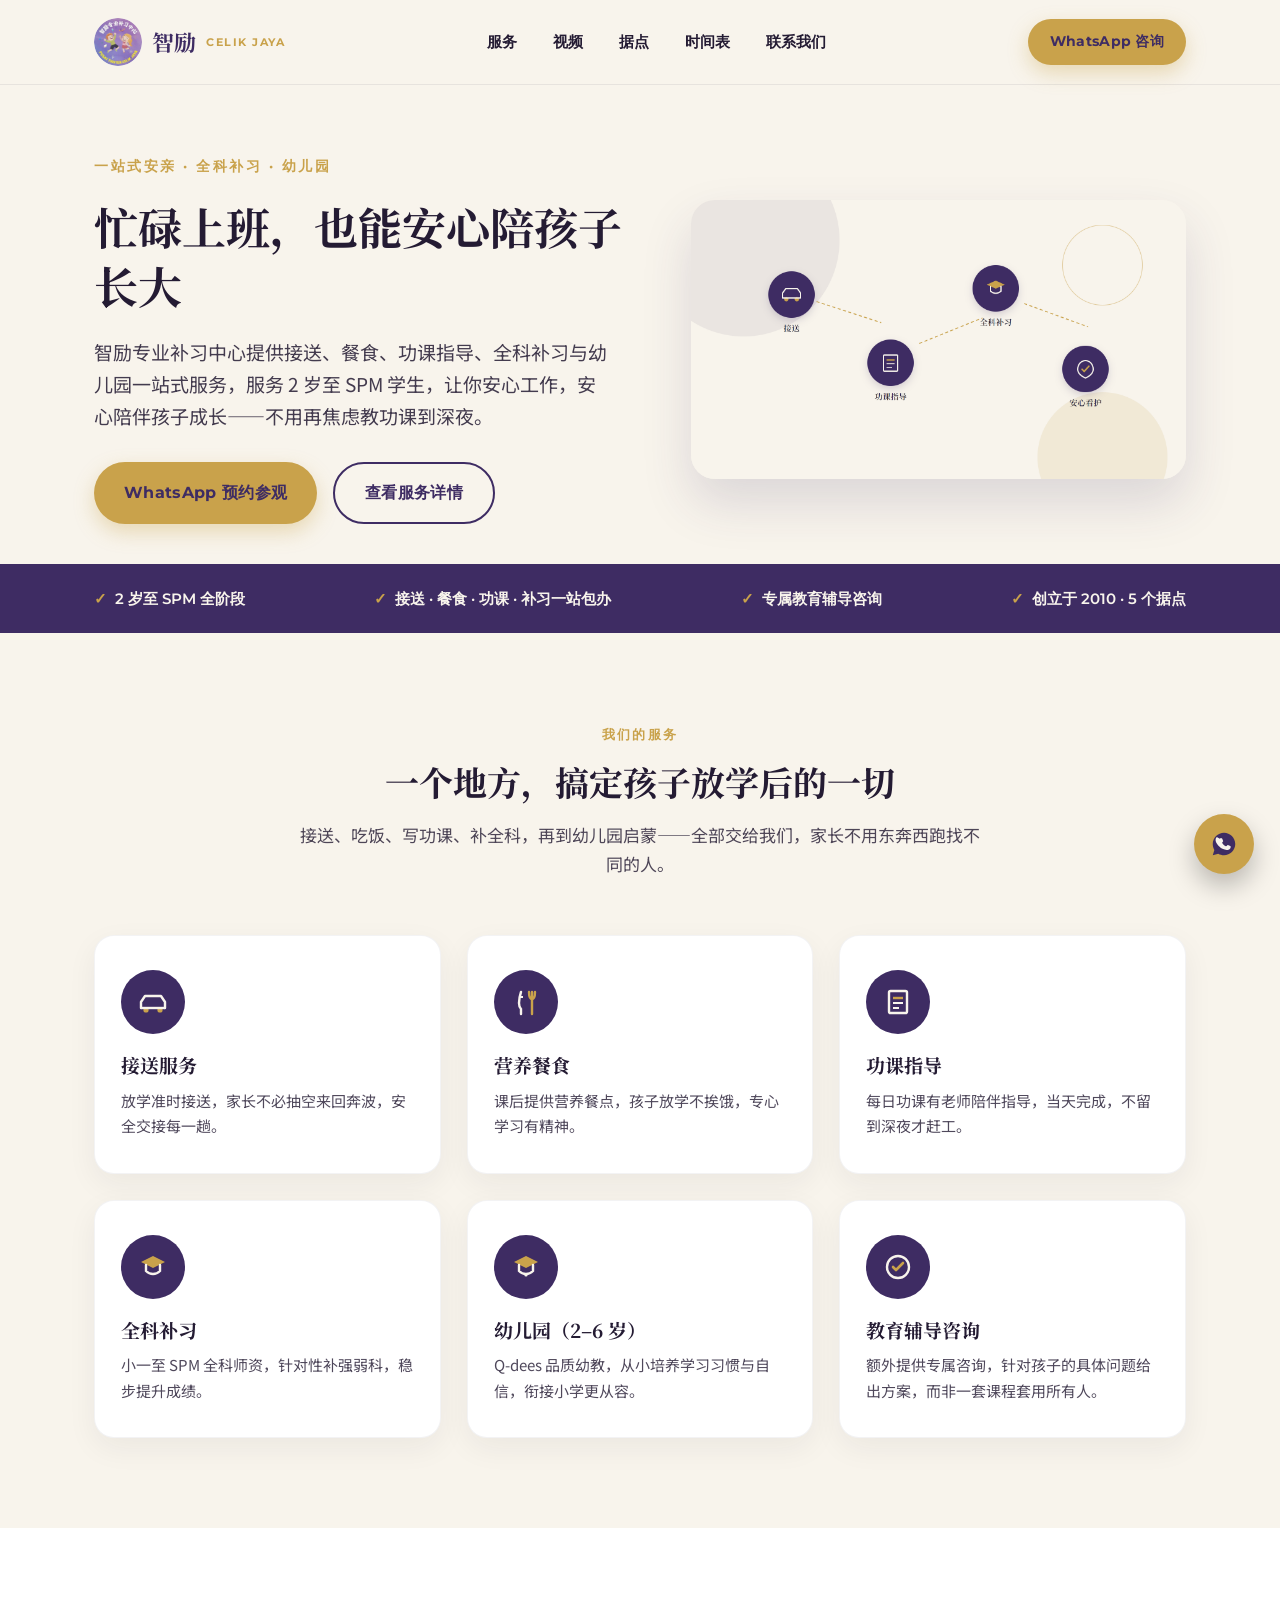
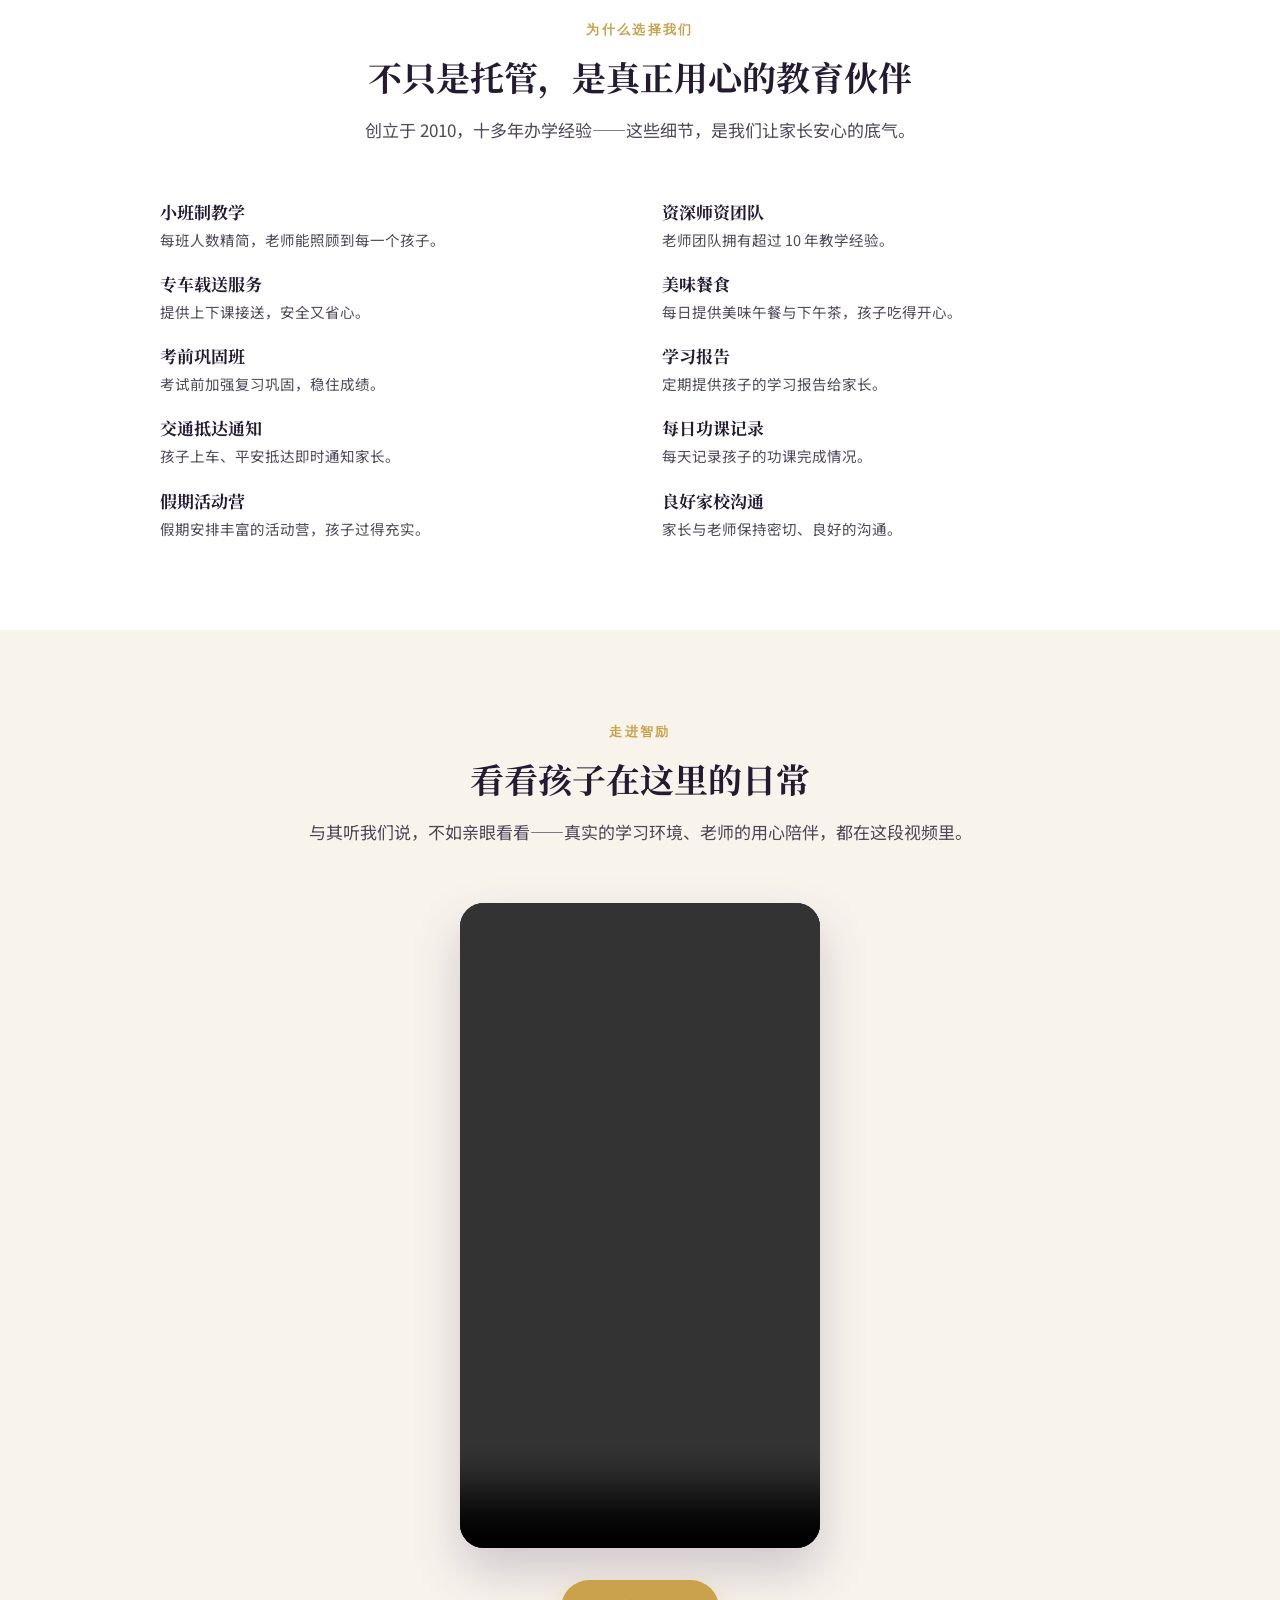
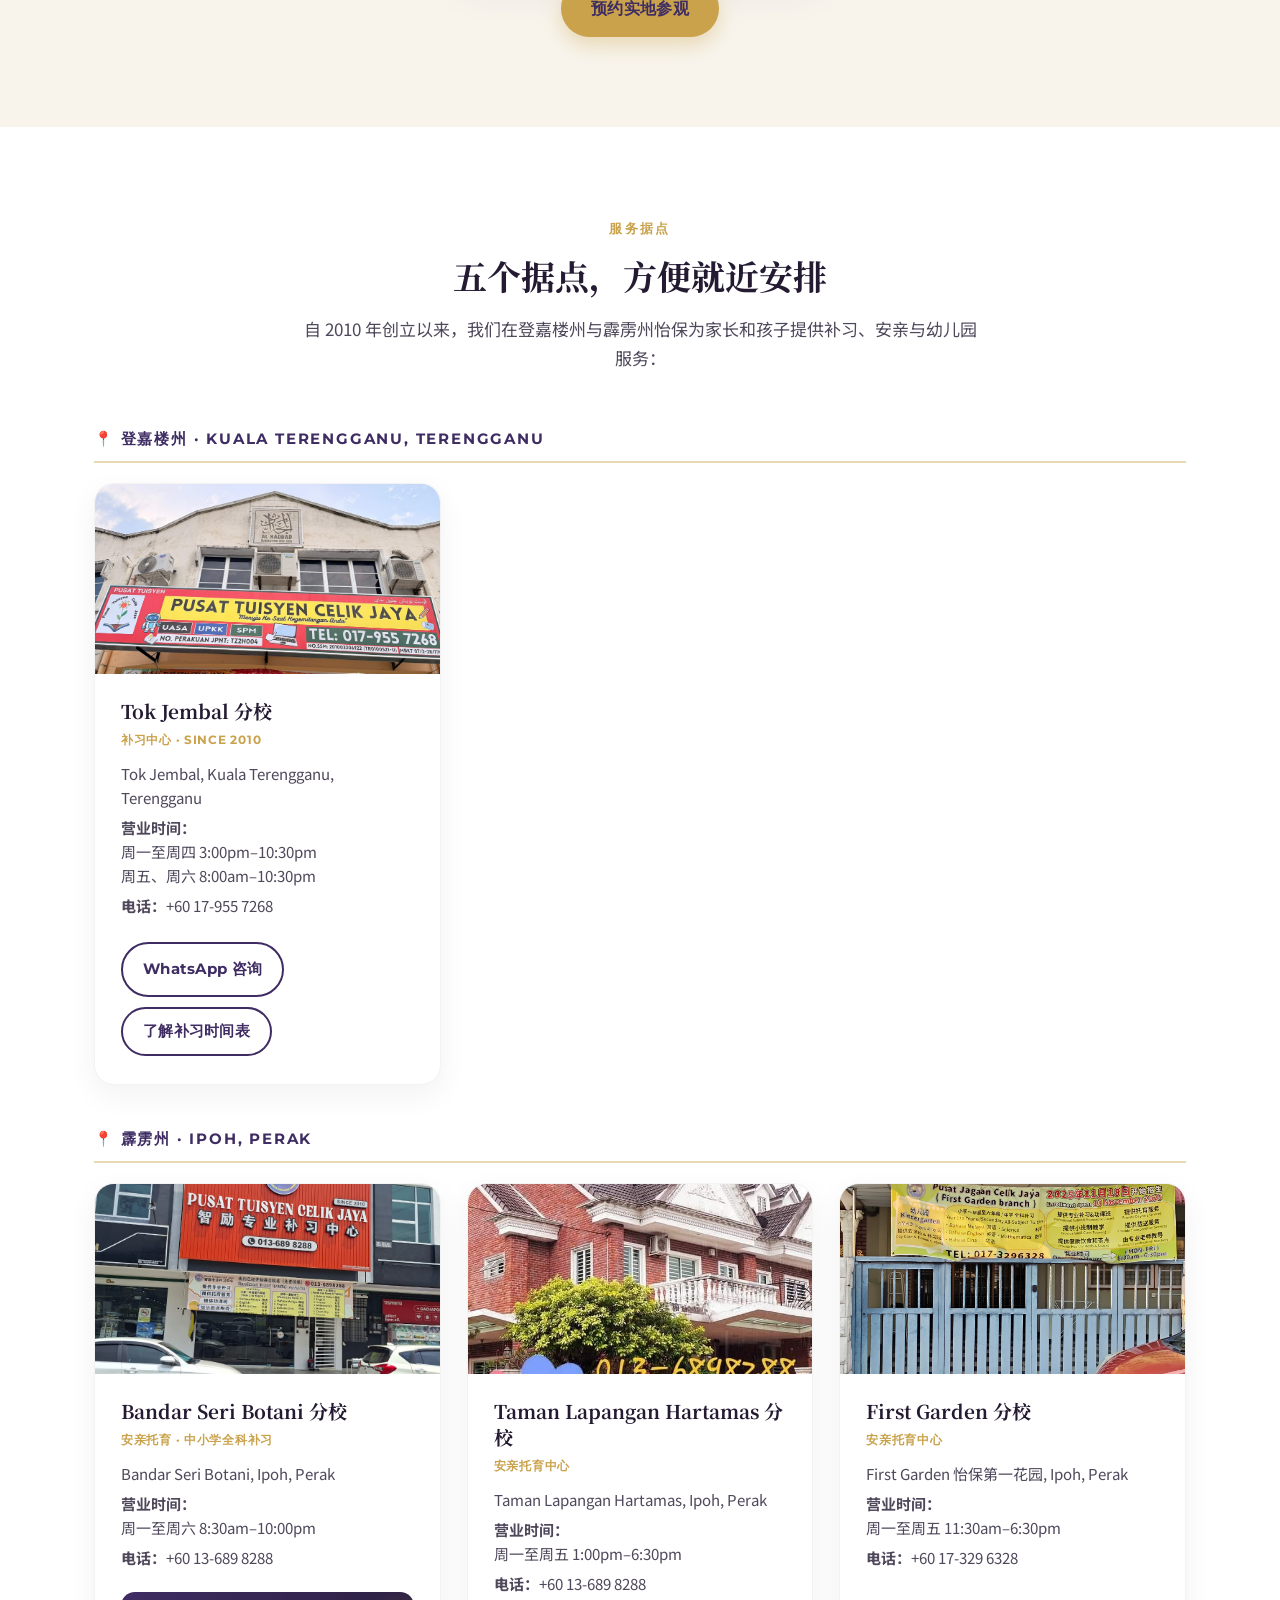
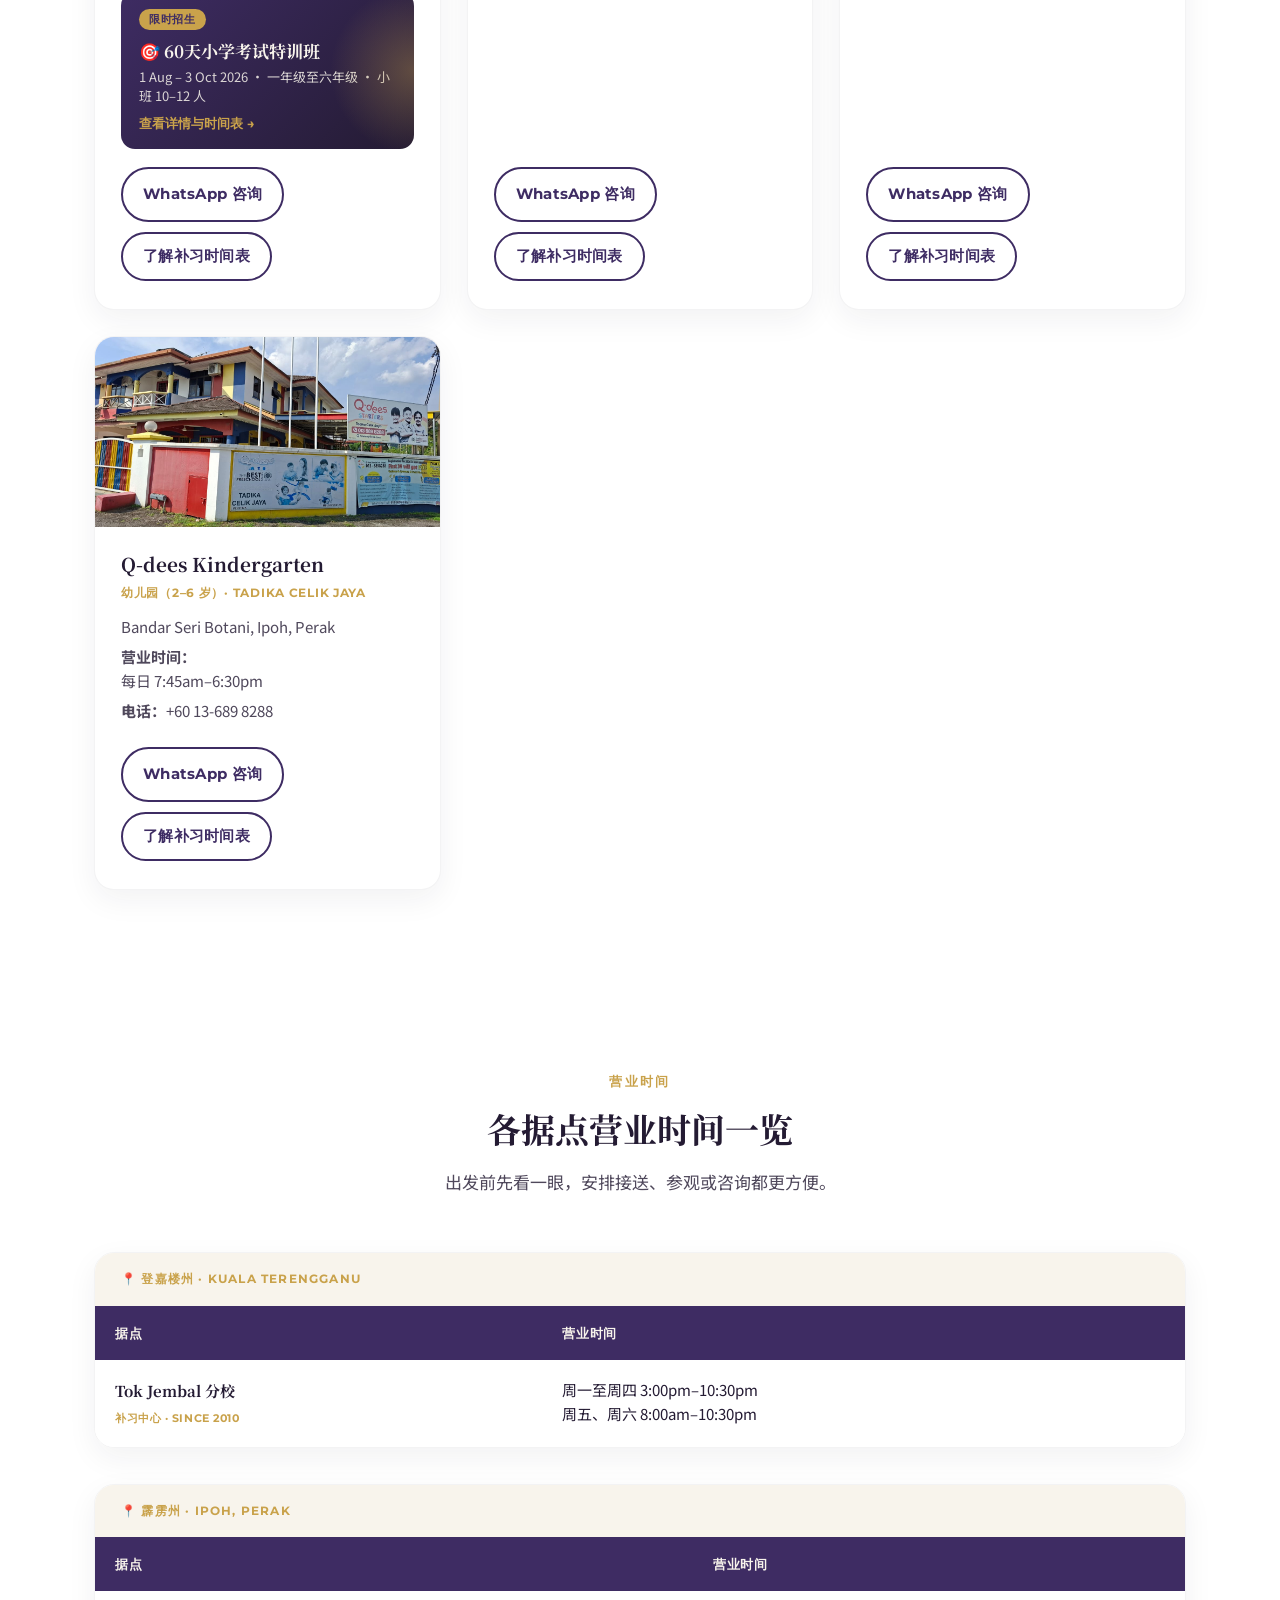
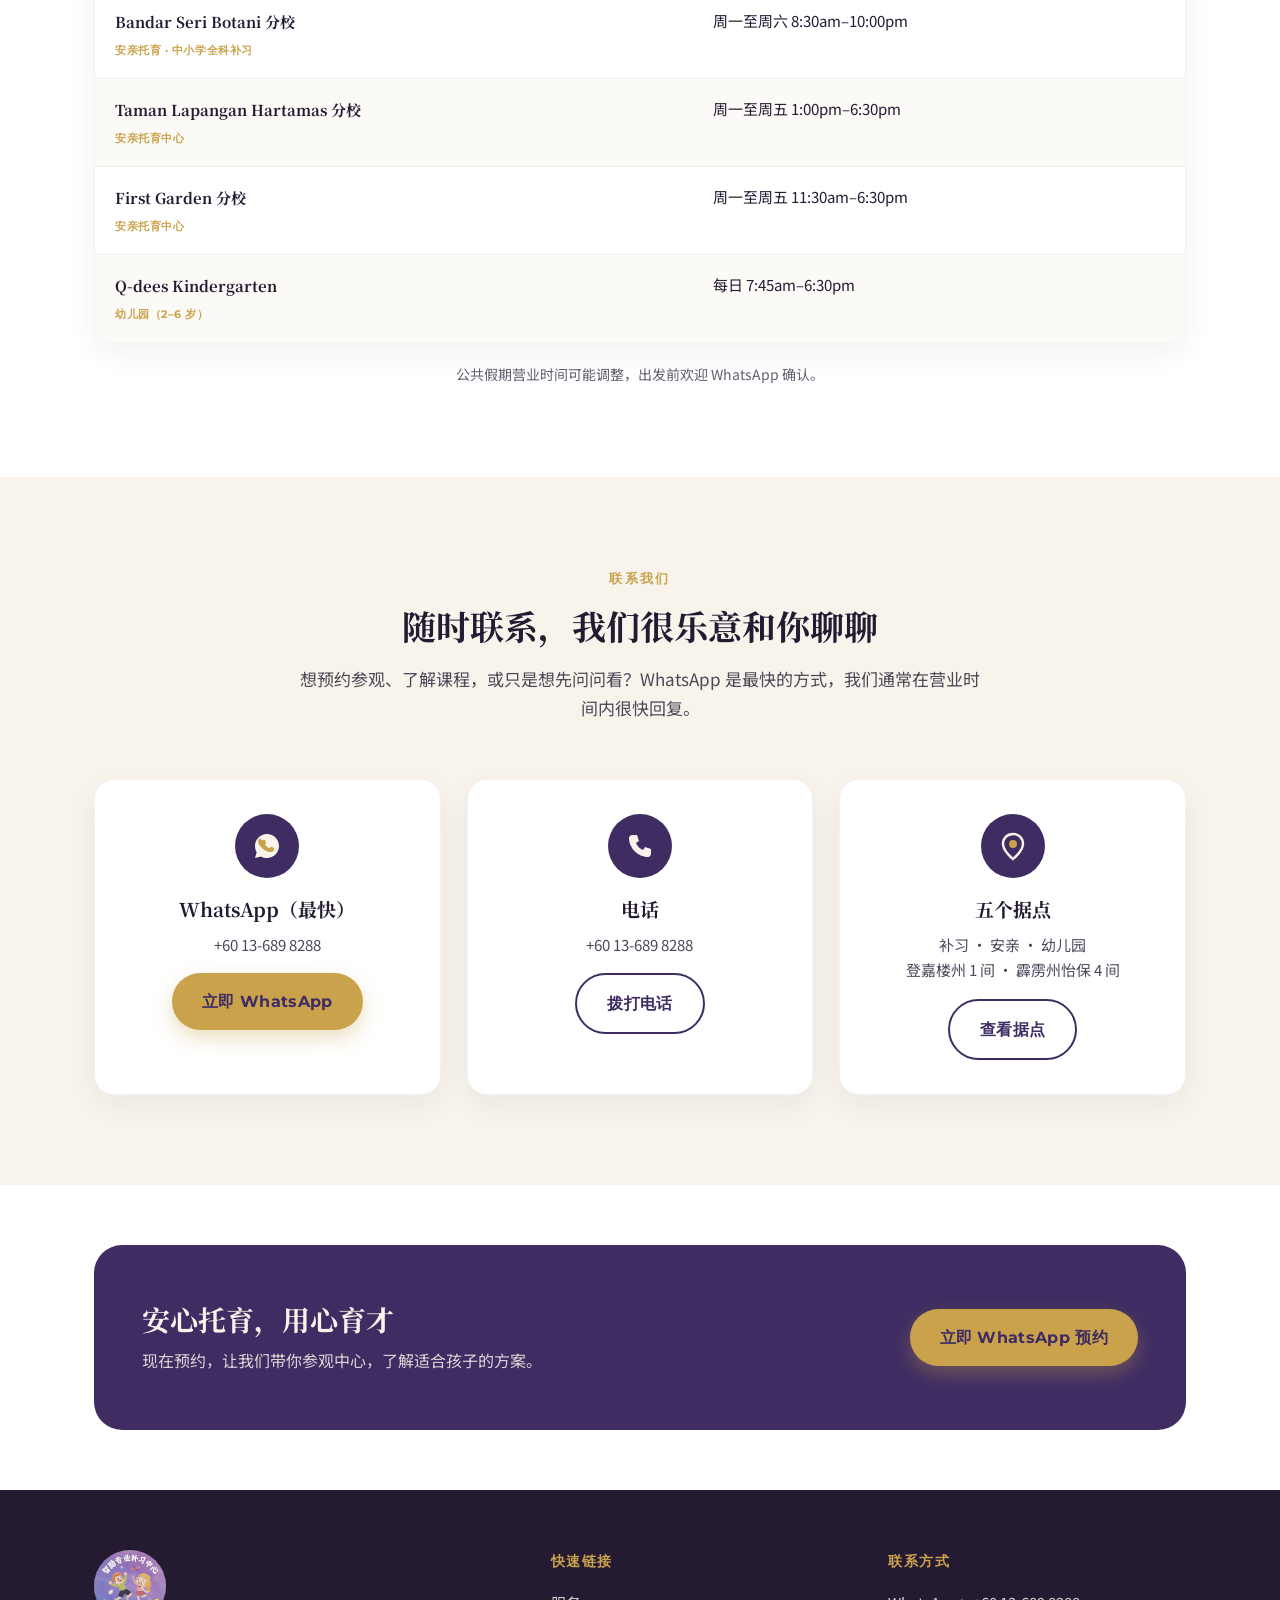
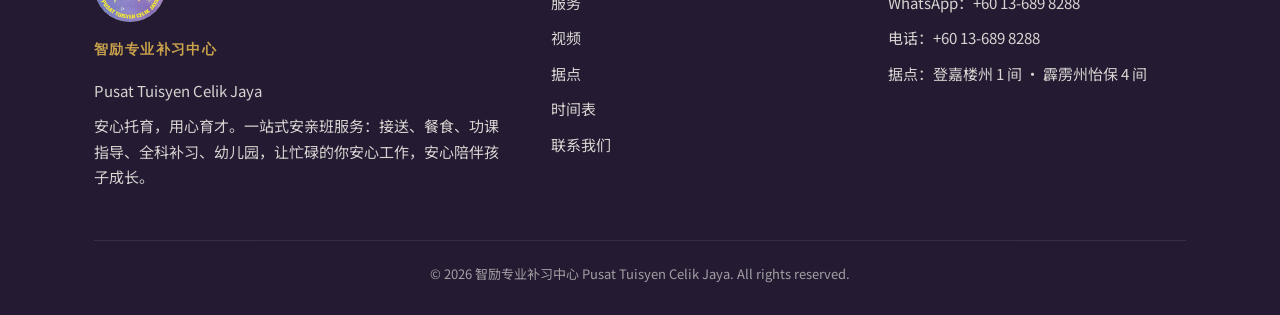
==== commit 72c551d4: "Update site: add timetable/exam-camp lightboxes, nav, branch details - Add per-branch timetable ligh" ====
--- a/index.html
+++ b/index.html
@@ -206,6 +206,12 @@
             <p class="branch-meta">Bandar Seri Botani, Ipoh, Perak</p>
             <p class="branch-meta"><strong>营业时间：</strong><br/>周一至周六 8:30am–10:00pm</p>
             <p class="branch-meta"><strong>电话：</strong>+60 13-689 8288</p>
+            <button type="button" class="examcamp-teaser" id="examcamp-open">
+              <span class="examcamp-badge">限时招生</span>
+              <h4>🎯 60天小学考试特训班</h4>
+              <p>1 Aug – 3 Oct 2026 · 一年级至六年级 · 小班 10–12 人</p>
+              <span class="examcamp-cta-hint">查看详情与时间表 →</span>
+            </button>
             <div class="branch-actions">
               <a href="https://wa.me/60136898288?text=%E6%88%91%E6%9C%89%E5%85%B4%E8%B6%A3%E8%AF%A2%E9%97%AE%E5%85%B3%E4%BA%8E%E5%AE%89%E4%BA%B2%E7%8F%AD%2F%E8%A1%A5%E4%B9%A0" class="btn btn-outline dark" target="_blank" rel="noopener">WhatsApp 咨询</a>
               <button type="button" class="btn btn-outline dark timetable-btn" data-branch="Bandar Seri Botani 分校" data-img="assets/img/timetables/bandar-seri-botani.jpg" data-wa="https://wa.me/60136898288?text=%E6%88%91%E6%9C%89%E5%85%B4%E8%B6%A3%E8%AF%A2%E9%97%AE%E5%85%B3%E4%BA%8E%E5%AE%89%E4%BA%B2%E7%8F%AD%2F%E8%A1%A5%E4%B9%A0">了解补习时间表</button>
@@ -422,6 +428,170 @@
     </div>
   </div>
 
+  <!-- EXAM CAMP DETAIL MODAL (Bandar Seri Botani · 60天小学考试特训班) -->
+  <div class="timetable-modal" id="examcamp-modal" aria-hidden="true">
+    <div class="examcamp-modal-box">
+      <button type="button" class="timetable-modal-close" id="examcamp-close" aria-label="关闭">&times;</button>
+
+      <div class="examcamp-hero">
+        <span class="examcamp-badge">Bandar Seri Botani 分校 · 限时招生</span>
+        <h2>🎯 60天考试特训班</h2>
+        <div class="examcamp-dates">1 August 2026 – 3 October 2026</div>
+      </div>
+
+      <div class="examcamp-body">
+        <p class="examcamp-lede">抓对方法，60天从不会，到考试更有把握！</p>
+
+        <p>距离考试只剩60天，很多孩子不是不聪明，而是：</p>
+        <ul class="examcamp-pain">
+          <li>❌ 不会读书方法</li>
+          <li>❌ 功课做了却不会应用</li>
+          <li>❌ 考试看到题目就紧张</li>
+          <li>❌ 成绩一直卡在 C、D、E</li>
+          <li>❌ 父母每天催促，孩子越来越抗拒学习</li>
+        </ul>
+        <p style="text-align:center; font-weight:700; color:var(--primary);">别担心！现在开始，60天还来得及！</p>
+
+        <h3>为什么选择我们的60天考试特训？</h3>
+        <p>我们拥有 18 年以上教学经验，帮助无数学生建立正确学习方法，不只是背答案，而是真正学会理解。在60天内，我们将协助孩子：</p>
+        <ul class="examcamp-check">
+          <li>✅ 找出每位学生的弱点</li>
+          <li>✅ 系统化复习重点章节</li>
+          <li>✅ 高频考题训练</li>
+          <li>✅ 每周模拟测验</li>
+          <li>✅ 老师一对一讲解错误</li>
+          <li>✅ 建立答题技巧与考试策略</li>
+          <li>✅ 提高学习信心</li>
+        </ul>
+
+        <div class="examcamp-highlight">
+          <p style="margin-bottom:12px;">我们相信，成绩不好，并不是孩子没有能力。很多时候，只是没有遇到适合的方法。只要方法正确，孩子也能慢慢从：</p>
+          <div class="arrow-progress">C ➜ B ➜ A</div>
+        </div>
+
+        <h3>课程内容</h3>
+        <ul class="examcamp-check">
+          <li>📚 重点考纲复习</li>
+          <li>📝 高频考题训练</li>
+          <li>🎯 答题技巧训练</li>
+          <li>📖 考前重点预测</li>
+          <li>📊 每周成绩追踪</li>
+          <li>👩‍🏫 小班制教学（确保每位学生都被照顾）</li>
+        </ul>
+
+        <h3>适合对象</h3>
+        <ul class="examcamp-check">
+          <li>✔ 小学一年级至六年级</li>
+          <li>✔ 成绩需要加强的学生</li>
+          <li>✔ 想冲刺 A 的学生</li>
+          <li>✔ 基础不稳的学生</li>
+          <li>✔ 希望建立学习习惯的学生</li>
+        </ul>
+
+        <h3>家长最关心的是……</h3>
+        <p class="examcamp-quote">"孩子真的会进步吗？"</p>
+        <p>我们无法承诺每位孩子一定拿 A。但我们承诺：</p>
+        <ul class="examcamp-check">
+          <li>✅ 每位学生都会被认真指导</li>
+          <li>✅ 找出真正不会的地方</li>
+          <li>✅ 不放弃任何一位孩子</li>
+          <li>✅ 陪伴孩子坚持完成60天训练</li>
+        </ul>
+
+        <h3>60天可以改变什么？</h3>
+        <p>60天，不能创造奇迹。但足够让孩子：</p>
+        <ul class="examcamp-check">
+          <li>✔ 更有信心</li>
+          <li>✔ 更懂得答题</li>
+          <li>✔ 更懂得读书</li>
+          <li>✔ 成绩比昨天更好</li>
+        </ul>
+        <p style="text-align:center;">因为，进步，永远比原地踏步更重要。</p>
+
+        <h3>名额有限</h3>
+        <p>为了保证教学品质，我们坚持：每班仅限 10–12 位学生。老师才能真正关注每位学生的学习情况。</p>
+
+        <div class="examcamp-facts">
+          <div class="examcamp-fact"><span class="label">开课日期</span><span class="value">1 August 2026</span></div>
+          <div class="examcamp-fact"><span class="label">结束日期</span><span class="value">3 October 2026</span></div>
+        </div>
+        <p style="text-align:center; font-weight:700;">现在报名，一起陪孩子冲刺考试！</p>
+
+        <h3>各年级时间表</h3>
+
+        <table class="examcamp-grade-table">
+          <caption>一年级 时间表（每逢星期六）</caption>
+          <tbody>
+            <tr><td>8:30am – 10:30am</td><td>国语 BM、华语 BC</td></tr>
+            <tr><td>10:30am – 12:30pm</td><td>科学 SC、数学 Maths</td></tr>
+          </tbody>
+        </table>
+
+        <table class="examcamp-grade-table">
+          <caption>二年级 时间表（每逢星期六）</caption>
+          <tbody>
+            <tr><td>8:30am – 10:30am</td><td>国语 BM、华语 BC</td></tr>
+            <tr><td>10:30am – 12:30pm</td><td>科学 SC、数学 Maths</td></tr>
+          </tbody>
+        </table>
+
+        <table class="examcamp-grade-table">
+          <caption>三年级 时间表（每逢星期六）</caption>
+          <tbody>
+            <tr><td>8:30am – 10:30am</td><td>国语／华语</td></tr>
+            <tr><td>10:30am – 12:30pm</td><td>科学／数学</td></tr>
+          </tbody>
+        </table>
+
+        <table class="examcamp-grade-table">
+          <caption>四年级 时间表</caption>
+          <tbody>
+            <tr><td>8:00am – 9:30am</td><td>历史</td></tr>
+            <tr><td>9:30am – 11:00am</td><td>国语</td></tr>
+            <tr><td>11:00am – 12:30pm</td><td>华语</td></tr>
+            <tr><td>12:30pm – 1:00pm</td><td>午餐（家长请送食物过来）</td></tr>
+            <tr><td>1:00pm – 2:30pm</td><td>科学</td></tr>
+            <tr><td>2:30pm – 4:00pm</td><td>数学</td></tr>
+            <tr><td>4:00pm – 5:30pm</td><td>英文</td></tr>
+          </tbody>
+        </table>
+
+        <table class="examcamp-grade-table">
+          <caption>五年级 时间表</caption>
+          <tbody>
+            <tr><td>9:30am – 11:00am</td><td>国语</td></tr>
+            <tr><td>11:00am – 12:30pm</td><td>华语</td></tr>
+            <tr><td>12:30pm – 1:00pm</td><td>午餐（请家长送午餐过来）</td></tr>
+            <tr><td>1:00pm – 2:30pm</td><td>科学</td></tr>
+            <tr><td>2:30pm – 4:00pm</td><td>数学</td></tr>
+            <tr><td>4:00pm – 5:30pm</td><td>英文</td></tr>
+            <tr><td>5:30pm – 7:00pm</td><td>历史</td></tr>
+          </tbody>
+        </table>
+
+        <table class="examcamp-grade-table">
+          <caption>六年级 时间表</caption>
+          <tbody>
+            <tr><td>9:30am – 11:00am</td><td>国语</td></tr>
+            <tr><td>11:00am – 12:30pm</td><td>华语</td></tr>
+            <tr><td>12:30pm – 1:00pm</td><td>午餐（请家长送午餐过来）</td></tr>
+            <tr><td>1:00pm – 2:30pm</td><td>科学</td></tr>
+            <tr><td>2:30pm – 4:00pm</td><td>数学</td></tr>
+            <tr><td>4:00pm – 5:30pm</td><td>英文</td></tr>
+            <tr><td>5:30pm – 7:00pm</td><td>历史</td></tr>
+          </tbody>
+        </table>
+
+        <p class="schedule-note">报名截止日期：30 July 2026　|　请自备交通和午餐（详情以老师确认为准）</p>
+
+        <div class="examcamp-final-cta">
+          <p class="examcamp-quote">60天后，孩子的成绩会不会改变，取决于今天是否愿意开始。</p>
+          <a href="https://wa.me/60136898288?text=%E6%88%91%E6%9C%89%E5%85%B4%E8%B6%A3%E8%80%83%E8%AF%95%E7%89%B9%E8%AE%AD%E7%8F%AD" class="btn btn-primary" target="_blank" rel="noopener">🔥 抢先预留考试特训名额！</a>
+        </div>
+      </div>
+    </div>
+  </div>
+
   <script src="js/main.js"></script>
 </body>
 </html>
--- a/css/style.css
+++ b/css/style.css
@@ -407,6 +407,213 @@
   font-size: 13px;
   opacity: 0.6;
 }
+
+/* ===== Exam camp promo teaser (branch card) ===== */
+.examcamp-teaser {
+  margin-top: 16px;
+  padding: 16px 18px;
+  border-radius: 14px;
+  background: linear-gradient(135deg, var(--primary), #241B33);
+  color: var(--bg);
+  cursor: pointer;
+  border: none;
+  width: 100%;
+  text-align: left;
+  font-family: inherit;
+  display: block;
+  position: relative;
+  overflow: hidden;
+}
+.examcamp-teaser:hover { transform: translateY(-2px); }
+.examcamp-teaser::after {
+  content: "";
+  position: absolute; top: 0; right: 0; bottom: 0;
+  width: 90px;
+  background: radial-gradient(circle at 100% 50%, rgba(201,162,75,0.35), transparent 70%);
+}
+.examcamp-badge {
+  display: inline-block;
+  font-family: "Montserrat", sans-serif;
+  font-weight: 700;
+  font-size: 11px;
+  letter-spacing: 0.06em;
+  text-transform: uppercase;
+  color: var(--primary);
+  background: var(--accent);
+  padding: 3px 10px;
+  border-radius: 999px;
+  margin-bottom: 8px;
+}
+.examcamp-teaser h4 {
+  font-family: "Noto Serif SC", serif;
+  font-weight: 700;
+  font-size: 17px;
+  margin-bottom: 4px;
+  color: var(--bg);
+}
+.examcamp-teaser p {
+  font-size: 13px;
+  opacity: 0.85;
+  margin-bottom: 8px;
+}
+.examcamp-teaser .examcamp-cta-hint {
+  font-family: "Montserrat", sans-serif;
+  font-weight: 700;
+  font-size: 13px;
+  color: var(--accent);
+  display: inline-flex;
+  align-items: center;
+  gap: 6px;
+}
+
+/* ===== Exam camp detail modal ===== */
+.examcamp-modal-box {
+  background: var(--bg);
+  border-radius: 20px;
+  max-width: 680px;
+  width: 100%;
+  max-height: 90vh;
+  overflow-y: auto;
+  padding: 0;
+  position: relative;
+  box-shadow: 0 30px 70px rgba(0,0,0,0.4);
+}
+.examcamp-hero {
+  background: linear-gradient(135deg, var(--primary), #241B33);
+  color: var(--bg);
+  padding: 40px 32px 28px;
+  border-radius: 20px 20px 0 0;
+  text-align: center;
+}
+.examcamp-hero .examcamp-badge { background: var(--accent); color: var(--primary); }
+.examcamp-hero h2 {
+  font-family: "Noto Serif SC", serif;
+  font-size: 28px;
+  color: var(--bg);
+  margin: 10px 0 8px;
+}
+.examcamp-hero .examcamp-dates {
+  font-family: "Montserrat", sans-serif;
+  font-weight: 700;
+  font-size: 15px;
+  color: var(--accent);
+  letter-spacing: 0.02em;
+}
+.examcamp-body { padding: 8px 32px 36px; }
+.examcamp-lede {
+  font-family: "Noto Serif SC", serif;
+  font-weight: 700;
+  font-size: 19px;
+  text-align: center;
+  color: var(--primary);
+  margin: 22px 0 18px;
+  line-height: 1.5;
+}
+.examcamp-body h3 {
+  font-size: 20px;
+  margin: 32px 0 14px;
+  padding-bottom: 8px;
+  border-bottom: 2px solid rgba(201,162,75,0.4);
+}
+.examcamp-body p { font-size: 15px; opacity: 0.85; margin-bottom: 10px; }
+.examcamp-pain, .examcamp-check {
+  list-style: none;
+  margin: 14px 0;
+  display: grid;
+  gap: 8px;
+}
+.examcamp-pain li, .examcamp-check li {
+  font-size: 15px;
+  display: flex;
+  gap: 8px;
+  align-items: flex-start;
+}
+.examcamp-highlight {
+  background: var(--white);
+  border-radius: 16px;
+  padding: 22px 24px;
+  margin: 20px 0;
+  box-shadow: 0 8px 24px rgba(36,27,51,0.06);
+  text-align: center;
+}
+.examcamp-highlight .arrow-progress {
+  font-family: "Montserrat", sans-serif;
+  font-weight: 900;
+  font-size: 26px;
+  color: var(--primary);
+  letter-spacing: 0.05em;
+}
+.examcamp-quote {
+  font-family: "Noto Serif SC", serif;
+  font-size: 17px;
+  font-weight: 700;
+  color: var(--primary);
+  text-align: center;
+  margin: 18px 0;
+}
+.examcamp-facts {
+  display: grid;
+  grid-template-columns: 1fr 1fr;
+  gap: 14px;
+  margin: 18px 0;
+}
+.examcamp-fact {
+  background: var(--white);
+  border-radius: 14px;
+  padding: 16px 18px;
+  text-align: center;
+}
+.examcamp-fact .label {
+  font-family: "Montserrat", sans-serif;
+  font-weight: 700;
+  font-size: 11px;
+  letter-spacing: 0.08em;
+  text-transform: uppercase;
+  color: var(--accent);
+  display: block;
+  margin-bottom: 6px;
+}
+.examcamp-fact .value { font-family: "Noto Serif SC", serif; font-weight: 700; font-size: 17px; }
+.examcamp-grade-table {
+  width: 100%;
+  border-collapse: collapse;
+  background: var(--white);
+  border-radius: 14px;
+  overflow: hidden;
+  margin-bottom: 18px;
+  box-shadow: 0 6px 18px rgba(36,27,51,0.05);
+}
+.examcamp-grade-table caption {
+  caption-side: top;
+  text-align: left;
+  font-family: "Noto Serif SC", serif;
+  font-weight: 700;
+  font-size: 16px;
+  color: var(--white);
+  background: var(--primary);
+  padding: 12px 18px;
+}
+.examcamp-grade-table td {
+  padding: 11px 18px;
+  font-size: 14px;
+  border-bottom: 1px solid rgba(36,27,51,0.06);
+}
+.examcamp-grade-table tr:last-child td { border-bottom: none; }
+.examcamp-grade-table td:first-child {
+  font-family: "Montserrat", sans-serif;
+  font-weight: 700;
+  color: var(--accent);
+  white-space: nowrap;
+  width: 38%;
+}
+.examcamp-final-cta {
+  text-align: center;
+  margin-top: 28px;
+  padding-top: 24px;
+  border-top: 2px solid rgba(201,162,75,0.3);
+}
+.examcamp-final-cta p { font-size: 15px; opacity: 0.8; margin-bottom: 16px; }
+.examcamp-final-cta .btn { font-size: 17px; padding: 18px 34px; }
 
 /* ===== Timetable lightbox ===== */
 .timetable-modal {
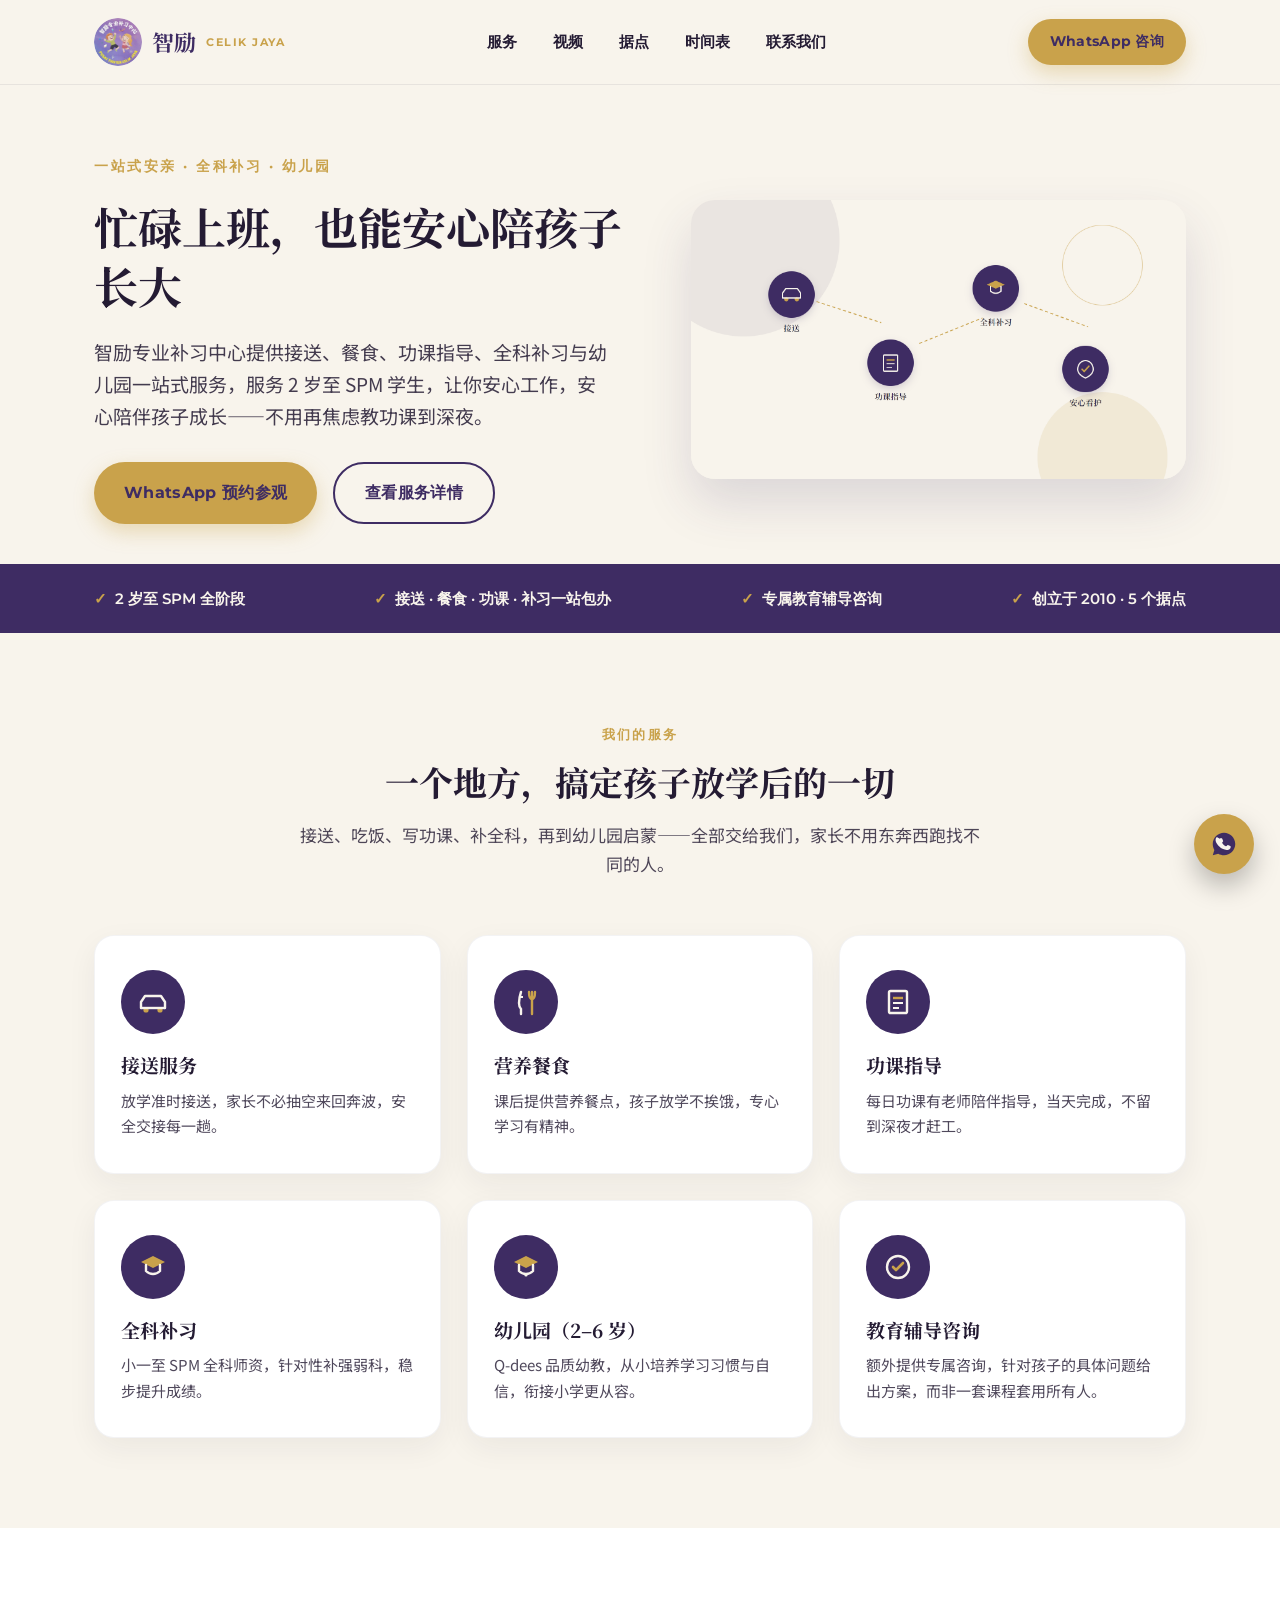
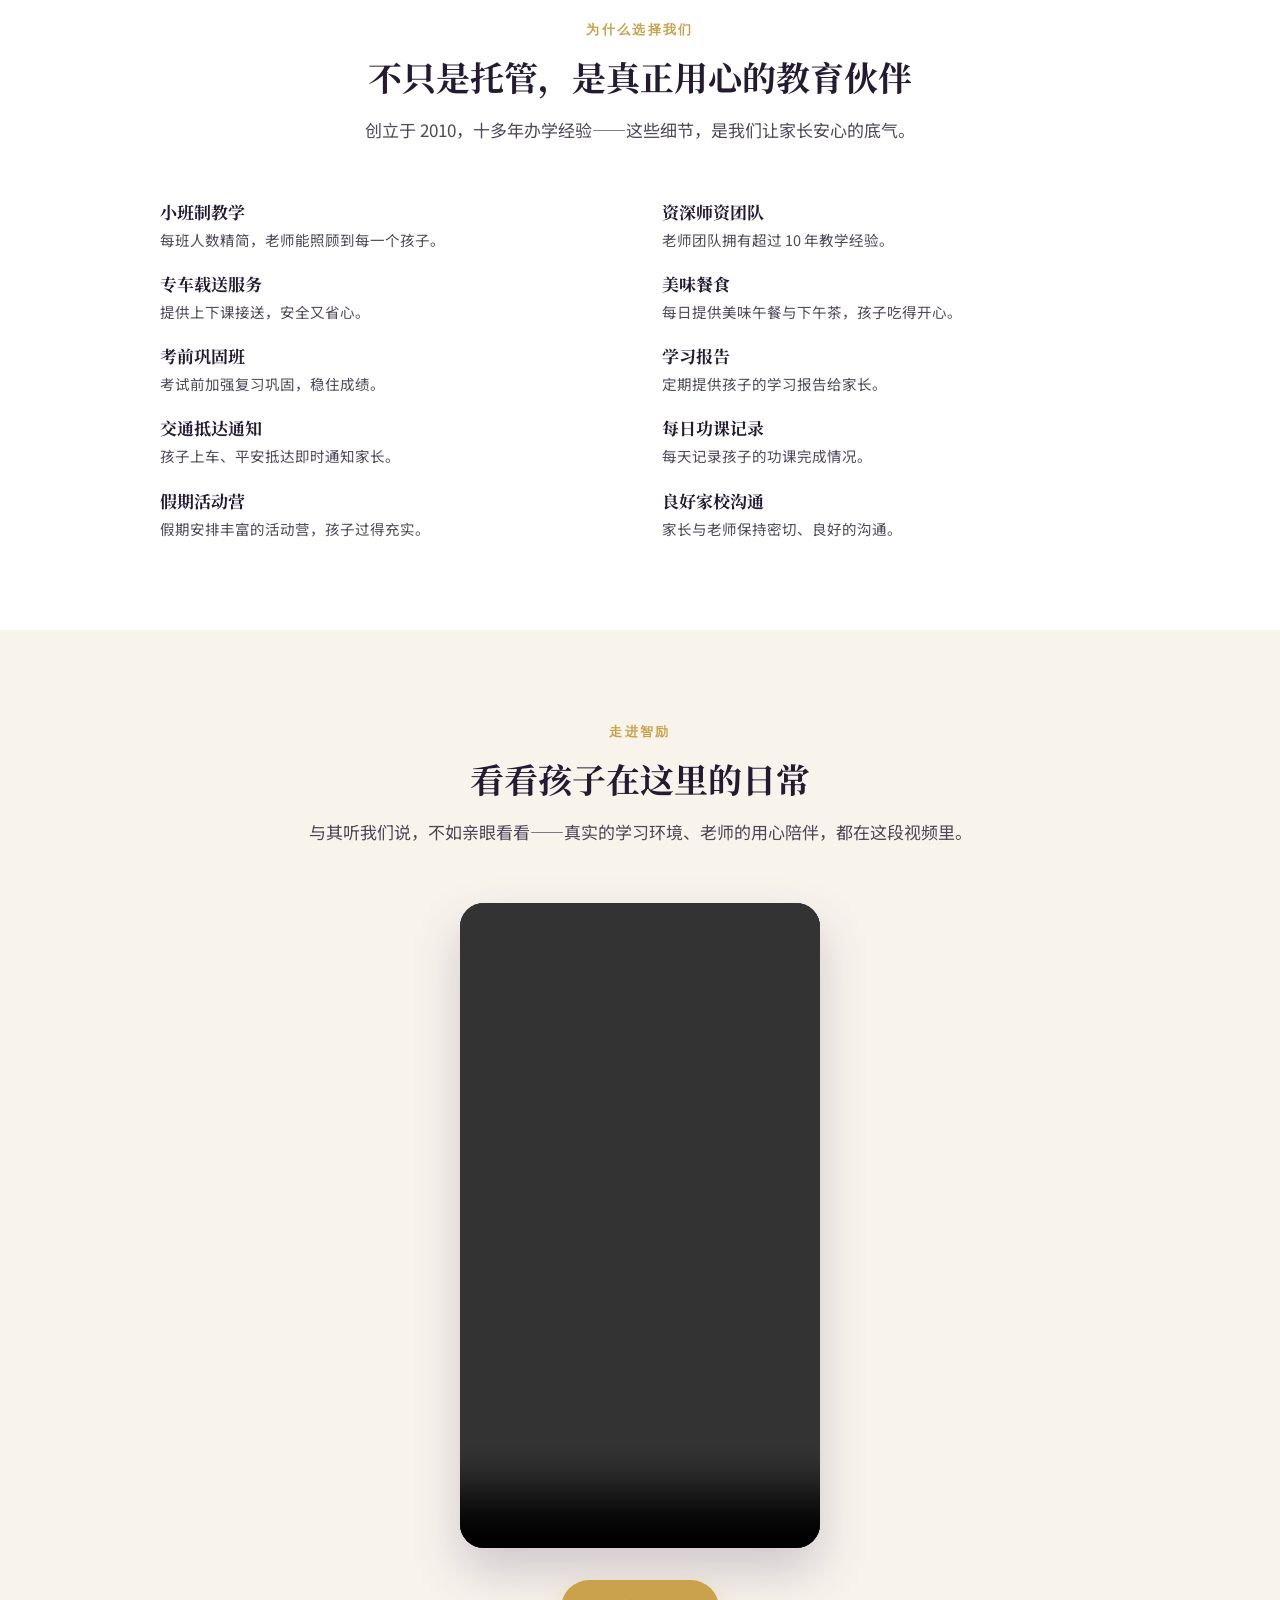
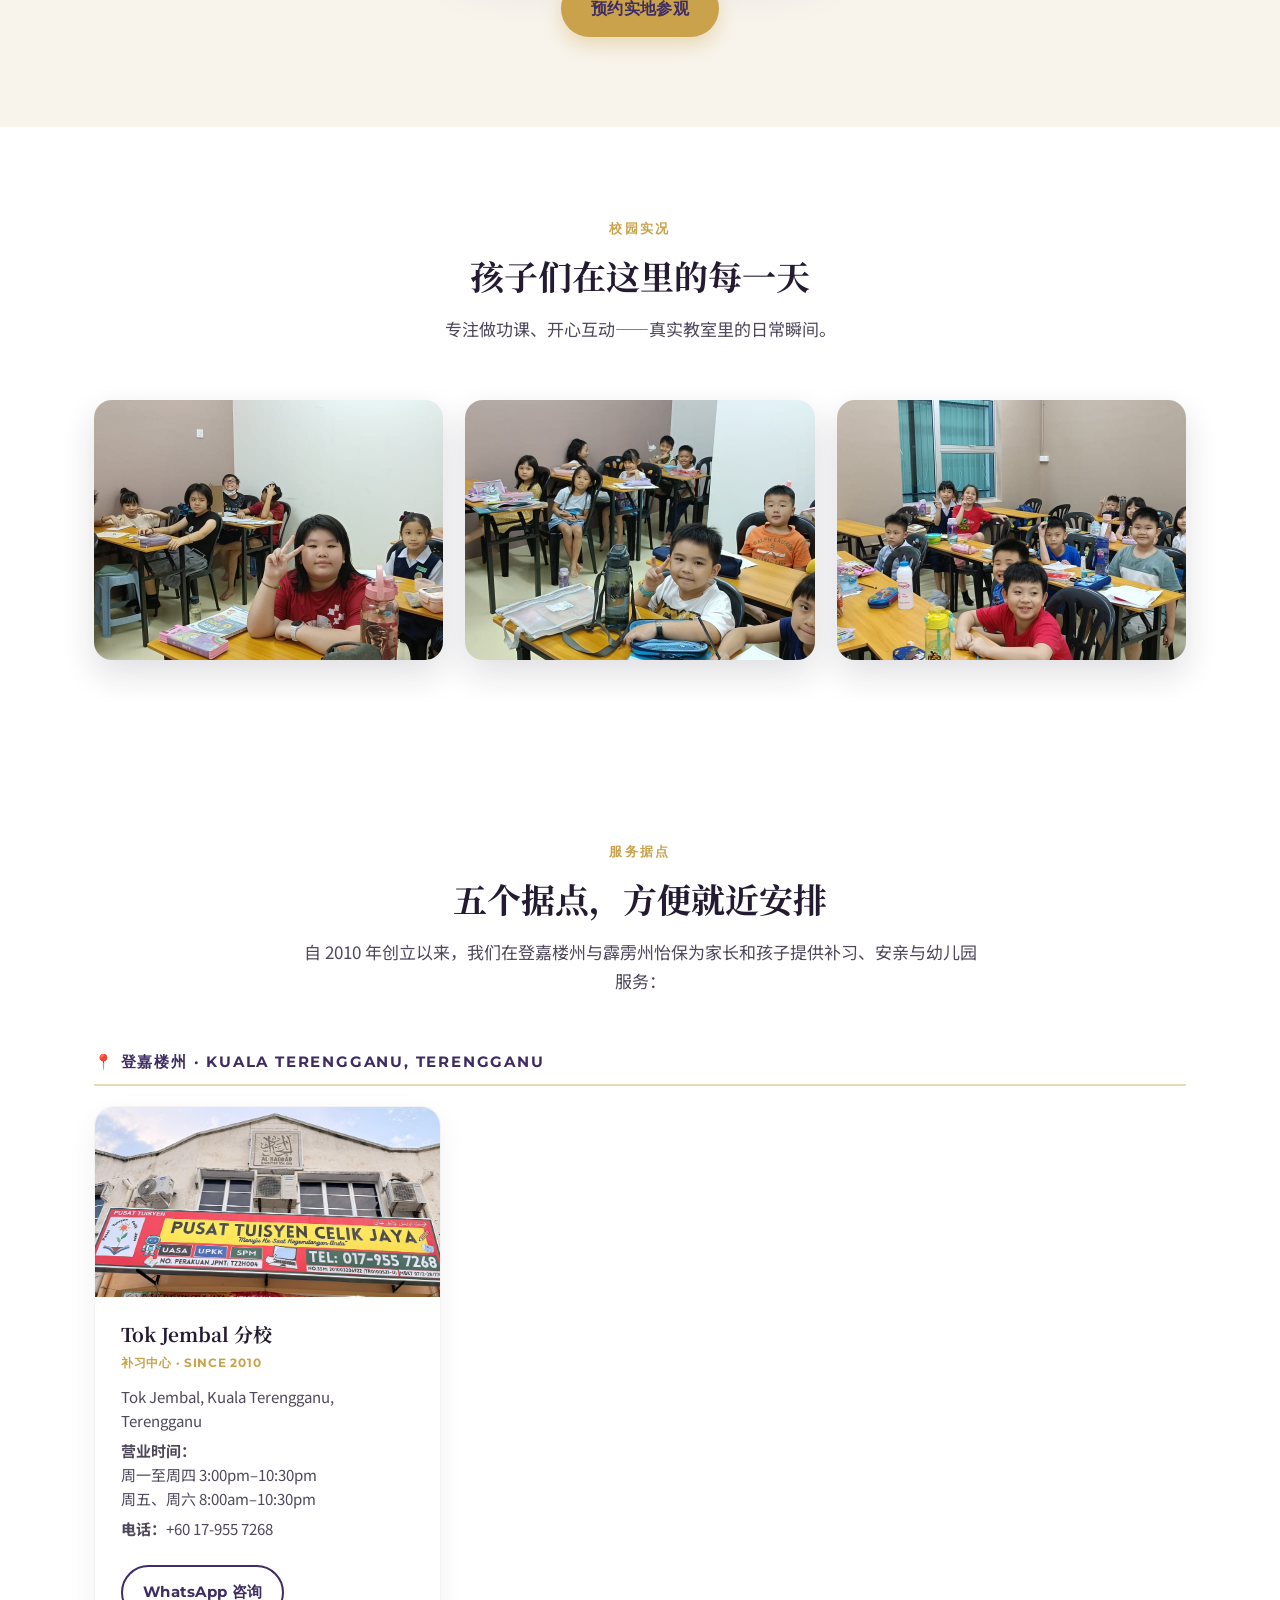
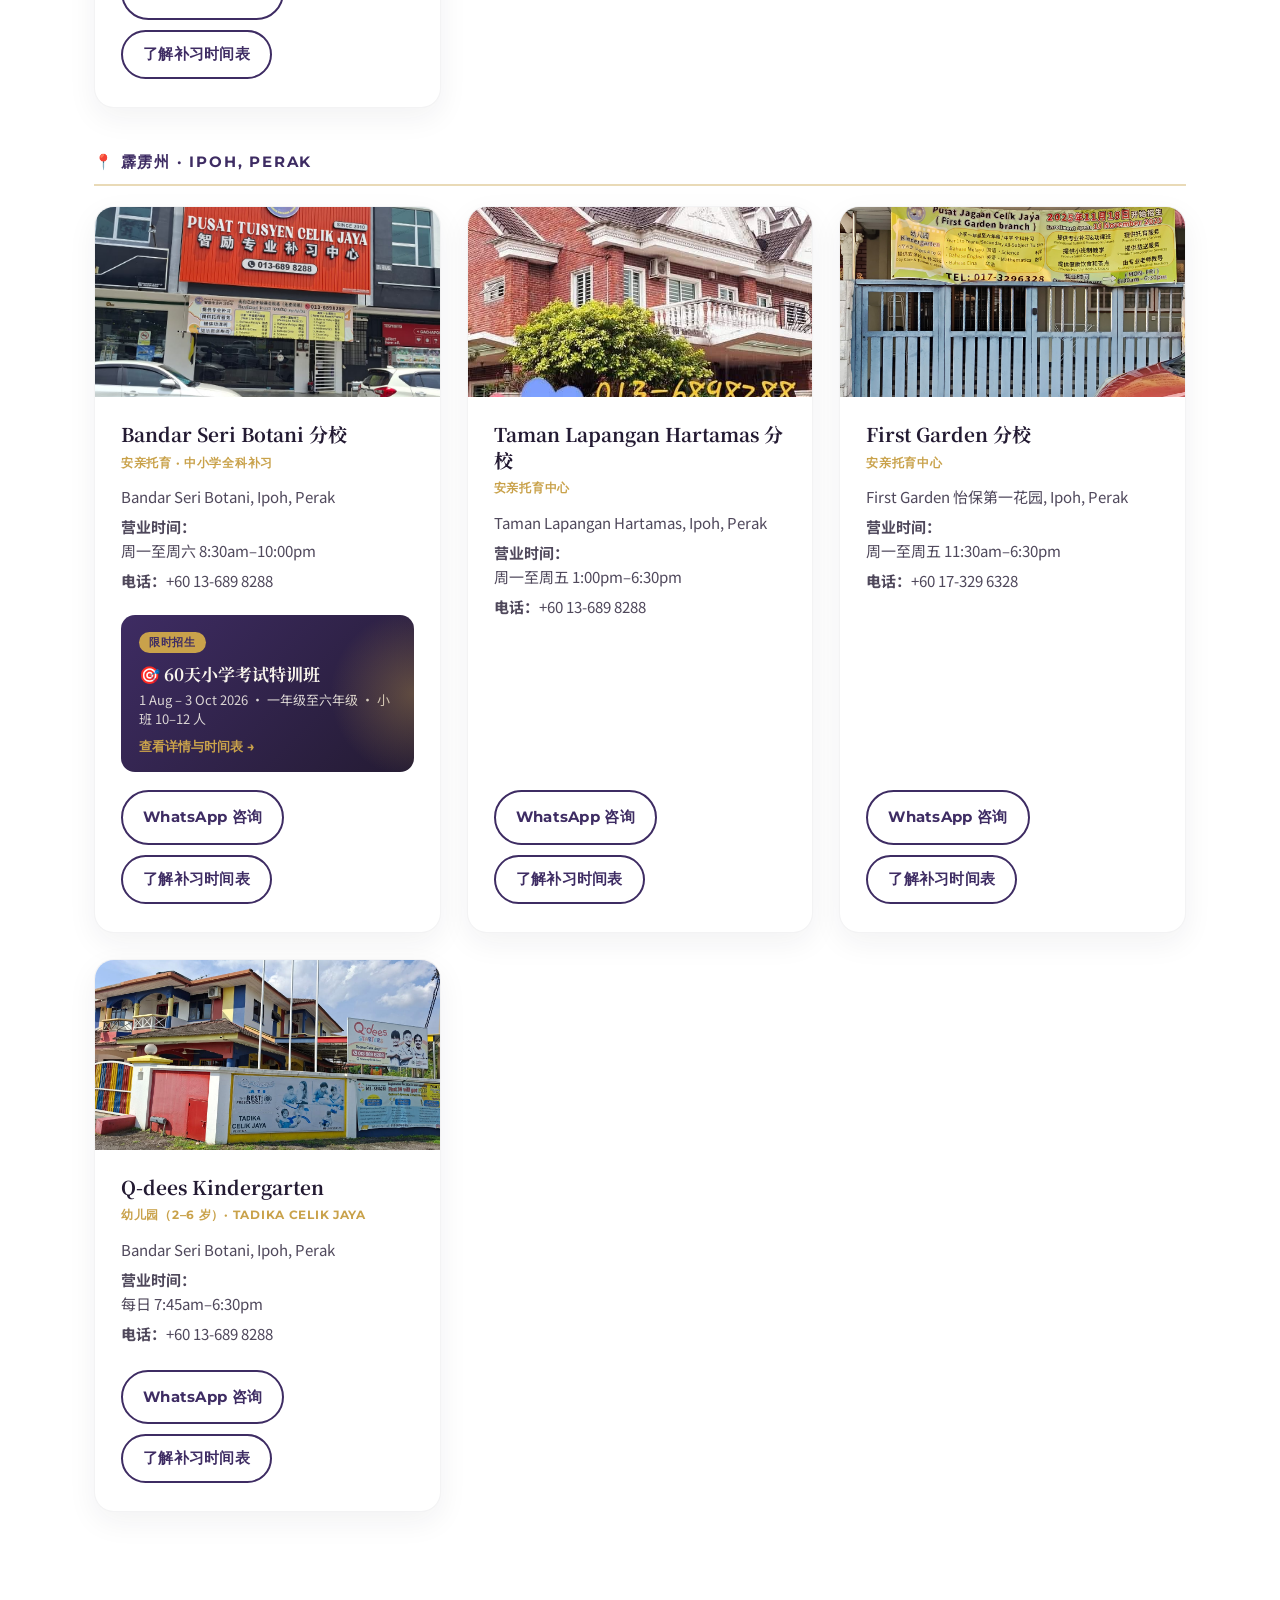
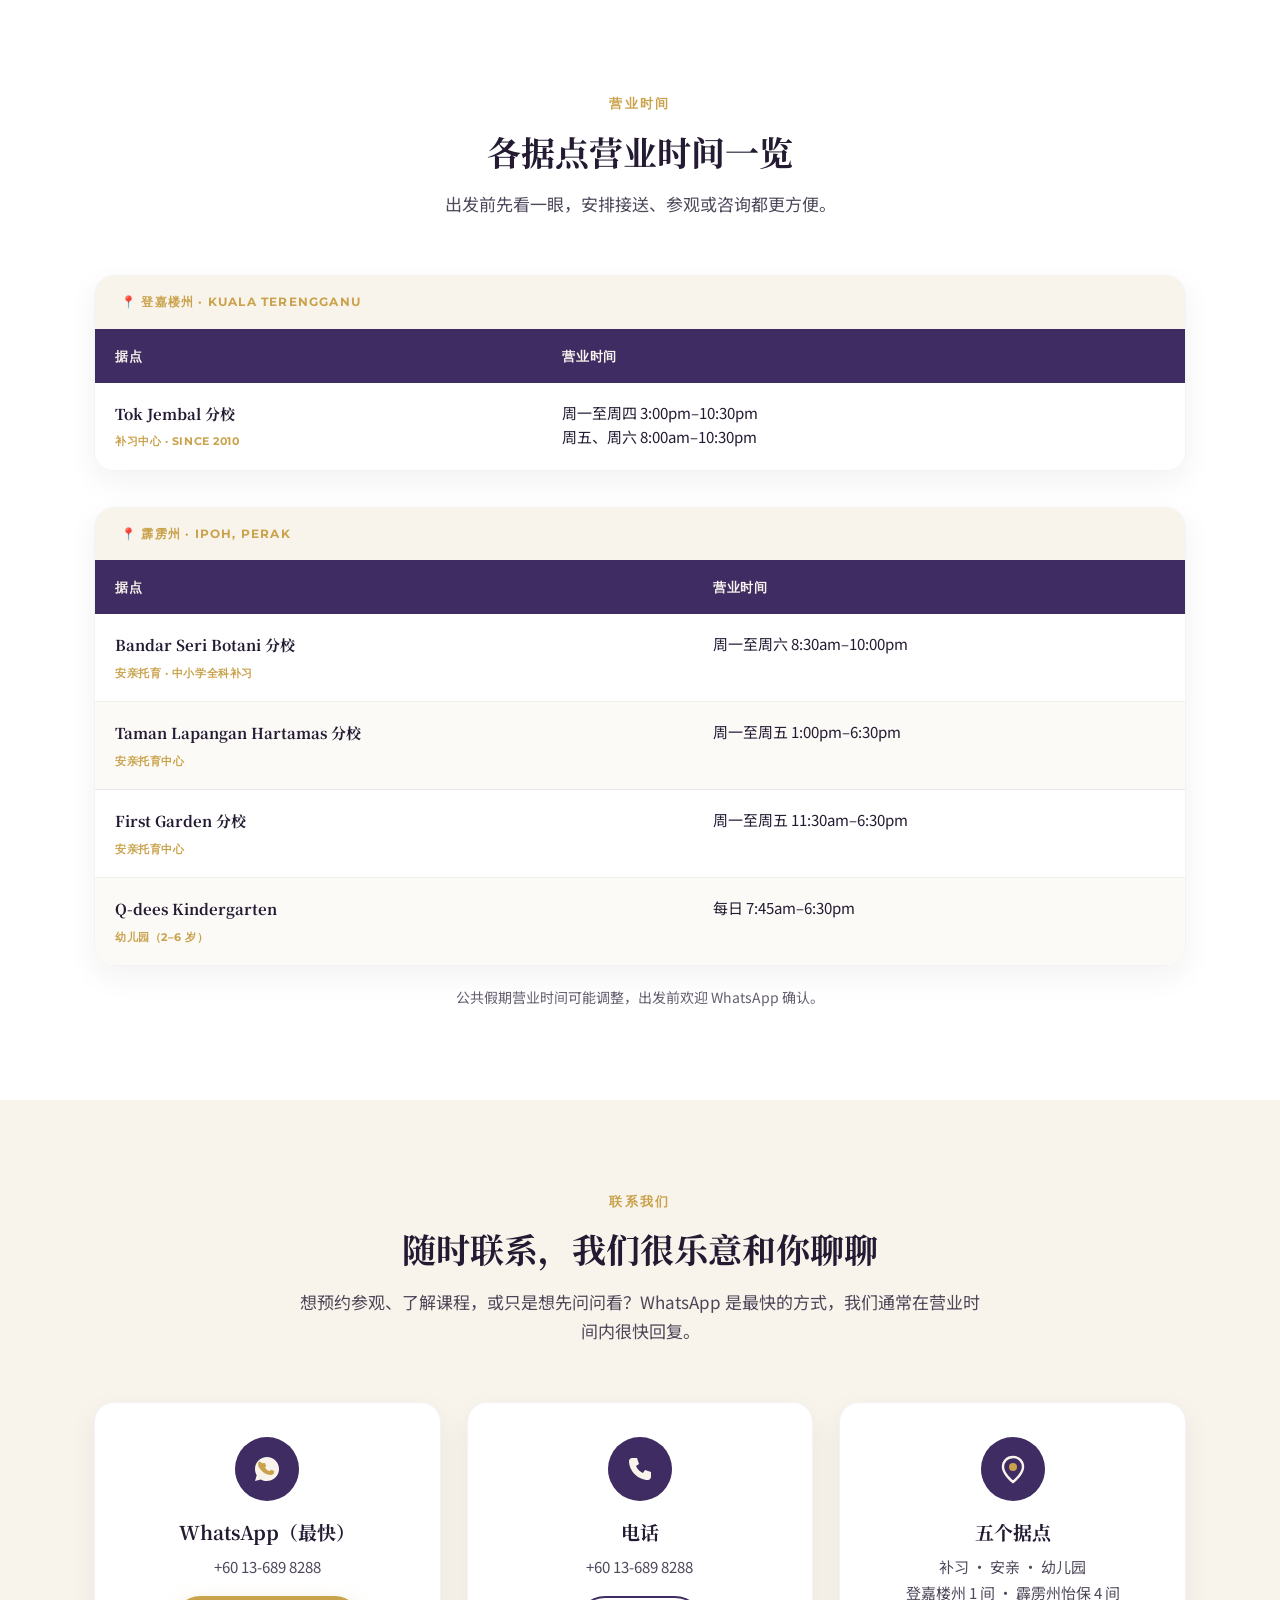
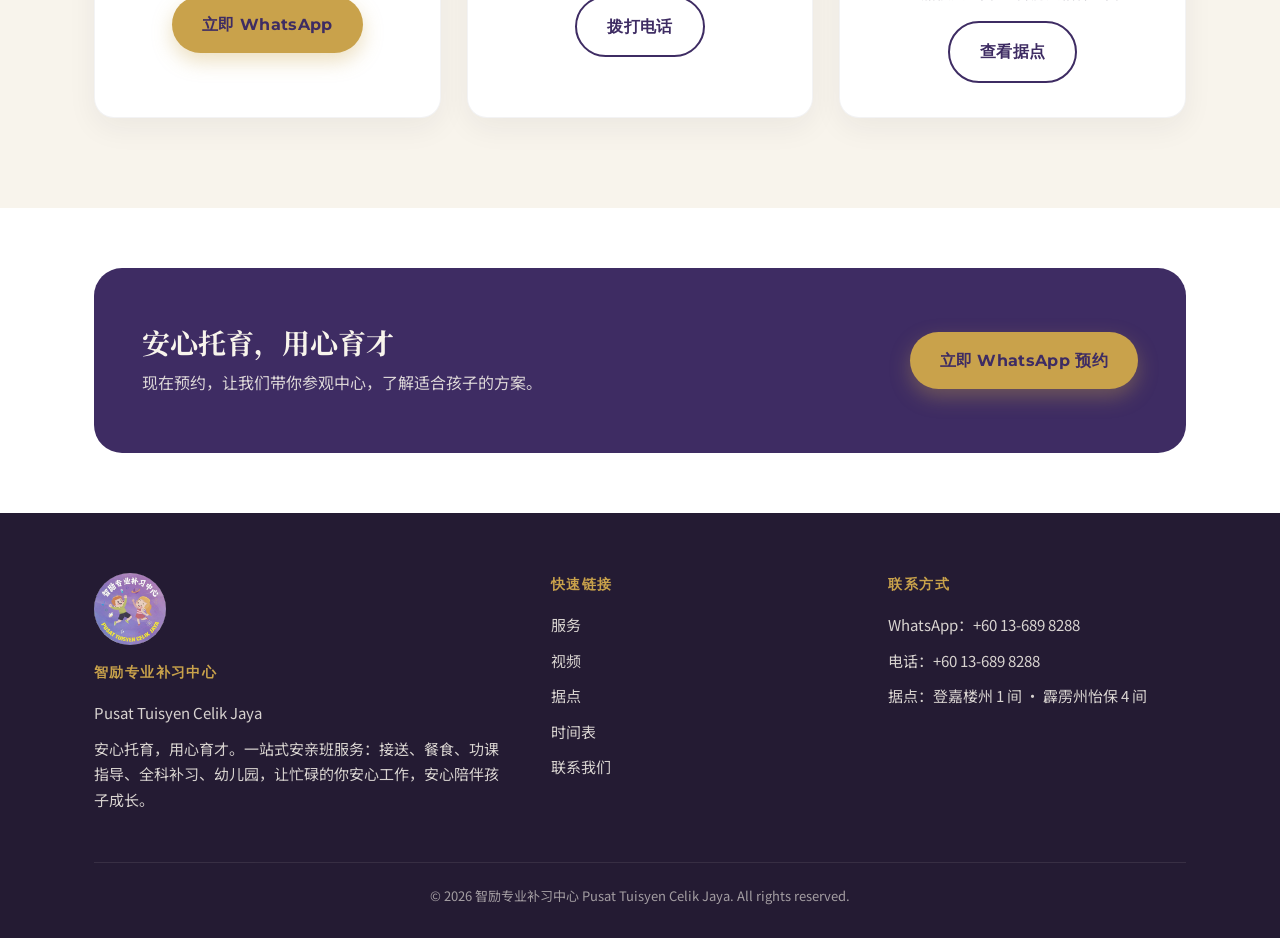
==== commit 28ec5676: "Add classroom gallery and real exam-camp grade-schedule posters - New "校园实况" photo gallery (3 real c" ====
--- a/index.html
+++ b/index.html
@@ -165,6 +165,22 @@
       </div>
       <div style="text-align:center; margin-top:32px;">
         <a href="https://wa.me/60136898288?text=Hi%2C%20我想预约参观安亲班" class="btn btn-primary" target="_blank" rel="noopener">预约实地参观</a>
+      </div>
+    </div>
+  </section>
+
+  <!-- GALLERY -->
+  <section class="section bg-alt">
+    <div class="container">
+      <div class="section-head">
+        <div class="section-eyebrow">校园实况</div>
+        <h2>孩子们在这里的每一天</h2>
+        <p>专注做功课、开心互动——真实教室里的日常瞬间。</p>
+      </div>
+      <div class="gallery-grid">
+        <img src="assets/img/gallery/classroom-1.jpg" alt="智励专业补习中心教室实况" loading="lazy" />
+        <img src="assets/img/gallery/classroom-2.jpg" alt="智励专业补习中心教室实况" loading="lazy" />
+        <img src="assets/img/gallery/classroom-3.jpg" alt="智励专业补习中心教室实况" loading="lazy" />
       </div>
     </div>
   </section>
@@ -519,68 +535,30 @@
 
         <h3>各年级时间表</h3>
 
-        <table class="examcamp-grade-table">
-          <caption>一年级 时间表（每逢星期六）</caption>
-          <tbody>
-            <tr><td>8:30am – 10:30am</td><td>国语 BM、华语 BC</td></tr>
-            <tr><td>10:30am – 12:30pm</td><td>科学 SC、数学 Maths</td></tr>
-          </tbody>
-        </table>
-
-        <table class="examcamp-grade-table">
-          <caption>二年级 时间表（每逢星期六）</caption>
-          <tbody>
-            <tr><td>8:30am – 10:30am</td><td>国语 BM、华语 BC</td></tr>
-            <tr><td>10:30am – 12:30pm</td><td>科学 SC、数学 Maths</td></tr>
-          </tbody>
-        </table>
-
-        <table class="examcamp-grade-table">
-          <caption>三年级 时间表（每逢星期六）</caption>
-          <tbody>
-            <tr><td>8:30am – 10:30am</td><td>国语／华语</td></tr>
-            <tr><td>10:30am – 12:30pm</td><td>科学／数学</td></tr>
-          </tbody>
-        </table>
-
-        <table class="examcamp-grade-table">
-          <caption>四年级 时间表</caption>
-          <tbody>
-            <tr><td>8:00am – 9:30am</td><td>历史</td></tr>
-            <tr><td>9:30am – 11:00am</td><td>国语</td></tr>
-            <tr><td>11:00am – 12:30pm</td><td>华语</td></tr>
-            <tr><td>12:30pm – 1:00pm</td><td>午餐（家长请送食物过来）</td></tr>
-            <tr><td>1:00pm – 2:30pm</td><td>科学</td></tr>
-            <tr><td>2:30pm – 4:00pm</td><td>数学</td></tr>
-            <tr><td>4:00pm – 5:30pm</td><td>英文</td></tr>
-          </tbody>
-        </table>
-
-        <table class="examcamp-grade-table">
-          <caption>五年级 时间表</caption>
-          <tbody>
-            <tr><td>9:30am – 11:00am</td><td>国语</td></tr>
-            <tr><td>11:00am – 12:30pm</td><td>华语</td></tr>
-            <tr><td>12:30pm – 1:00pm</td><td>午餐（请家长送午餐过来）</td></tr>
-            <tr><td>1:00pm – 2:30pm</td><td>科学</td></tr>
-            <tr><td>2:30pm – 4:00pm</td><td>数学</td></tr>
-            <tr><td>4:00pm – 5:30pm</td><td>英文</td></tr>
-            <tr><td>5:30pm – 7:00pm</td><td>历史</td></tr>
-          </tbody>
-        </table>
-
-        <table class="examcamp-grade-table">
-          <caption>六年级 时间表</caption>
-          <tbody>
-            <tr><td>9:30am – 11:00am</td><td>国语</td></tr>
-            <tr><td>11:00am – 12:30pm</td><td>华语</td></tr>
-            <tr><td>12:30pm – 1:00pm</td><td>午餐（请家长送午餐过来）</td></tr>
-            <tr><td>1:00pm – 2:30pm</td><td>科学</td></tr>
-            <tr><td>2:30pm – 4:00pm</td><td>数学</td></tr>
-            <tr><td>4:00pm – 5:30pm</td><td>英文</td></tr>
-            <tr><td>5:30pm – 7:00pm</td><td>历史</td></tr>
-          </tbody>
-        </table>
+        <div class="examcamp-grade-photo">
+          <div class="examcamp-grade-label">一年级 时间表</div>
+          <img src="assets/img/examcamp/year-1.jpg" alt="一年级 60天考试特训班时间表" loading="lazy" />
+        </div>
+        <div class="examcamp-grade-photo">
+          <div class="examcamp-grade-label">二年级 时间表</div>
+          <img src="assets/img/examcamp/year-2.jpg" alt="二年级 60天考试特训班时间表" loading="lazy" />
+        </div>
+        <div class="examcamp-grade-photo">
+          <div class="examcamp-grade-label">三年级 时间表</div>
+          <img src="assets/img/examcamp/year-3.jpg" alt="三年级 60天考试特训班时间表" loading="lazy" />
+        </div>
+        <div class="examcamp-grade-photo">
+          <div class="examcamp-grade-label">四年级 时间表</div>
+          <img src="assets/img/examcamp/year-4.jpg" alt="四年级 60天考试特训班时间表" loading="lazy" />
+        </div>
+        <div class="examcamp-grade-photo">
+          <div class="examcamp-grade-label">五年级 时间表</div>
+          <img src="assets/img/examcamp/year-5.jpg" alt="五年级 60天考试特训班时间表" loading="lazy" />
+        </div>
+        <div class="examcamp-grade-photo">
+          <div class="examcamp-grade-label">六年级 时间表</div>
+          <img src="assets/img/examcamp/year-6.jpg" alt="六年级 60天考试特训班时间表" loading="lazy" />
+        </div>
 
         <p class="schedule-note">报名截止日期：30 July 2026　|　请自备交通和午餐（详情以老师确认为准）</p>
 
--- a/css/style.css
+++ b/css/style.css
@@ -606,6 +606,41 @@
   white-space: nowrap;
   width: 38%;
 }
+.examcamp-grade-photo {
+  border-radius: 14px;
+  overflow: hidden;
+  margin-bottom: 18px;
+  box-shadow: 0 6px 18px rgba(36,27,51,0.08);
+}
+.examcamp-grade-label {
+  background: var(--primary);
+  color: var(--bg);
+  font-family: "Noto Serif SC", serif;
+  font-weight: 700;
+  font-size: 15px;
+  padding: 10px 16px;
+}
+.examcamp-grade-photo img { width: 100%; display: block; }
+
+/* ===== Gallery (校园实况) ===== */
+.gallery-grid {
+  display: grid;
+  grid-template-columns: repeat(3, 1fr);
+  gap: 22px;
+}
+.gallery-grid img {
+  width: 100%;
+  height: 260px;
+  object-fit: cover;
+  border-radius: 18px;
+  box-shadow: 0 14px 34px rgba(36,27,51,0.14);
+  display: block;
+}
+@media (max-width: 900px) {
+  .gallery-grid { grid-template-columns: 1fr; }
+  .gallery-grid img { height: 320px; }
+}
+
 .examcamp-final-cta {
   text-align: center;
   margin-top: 28px;
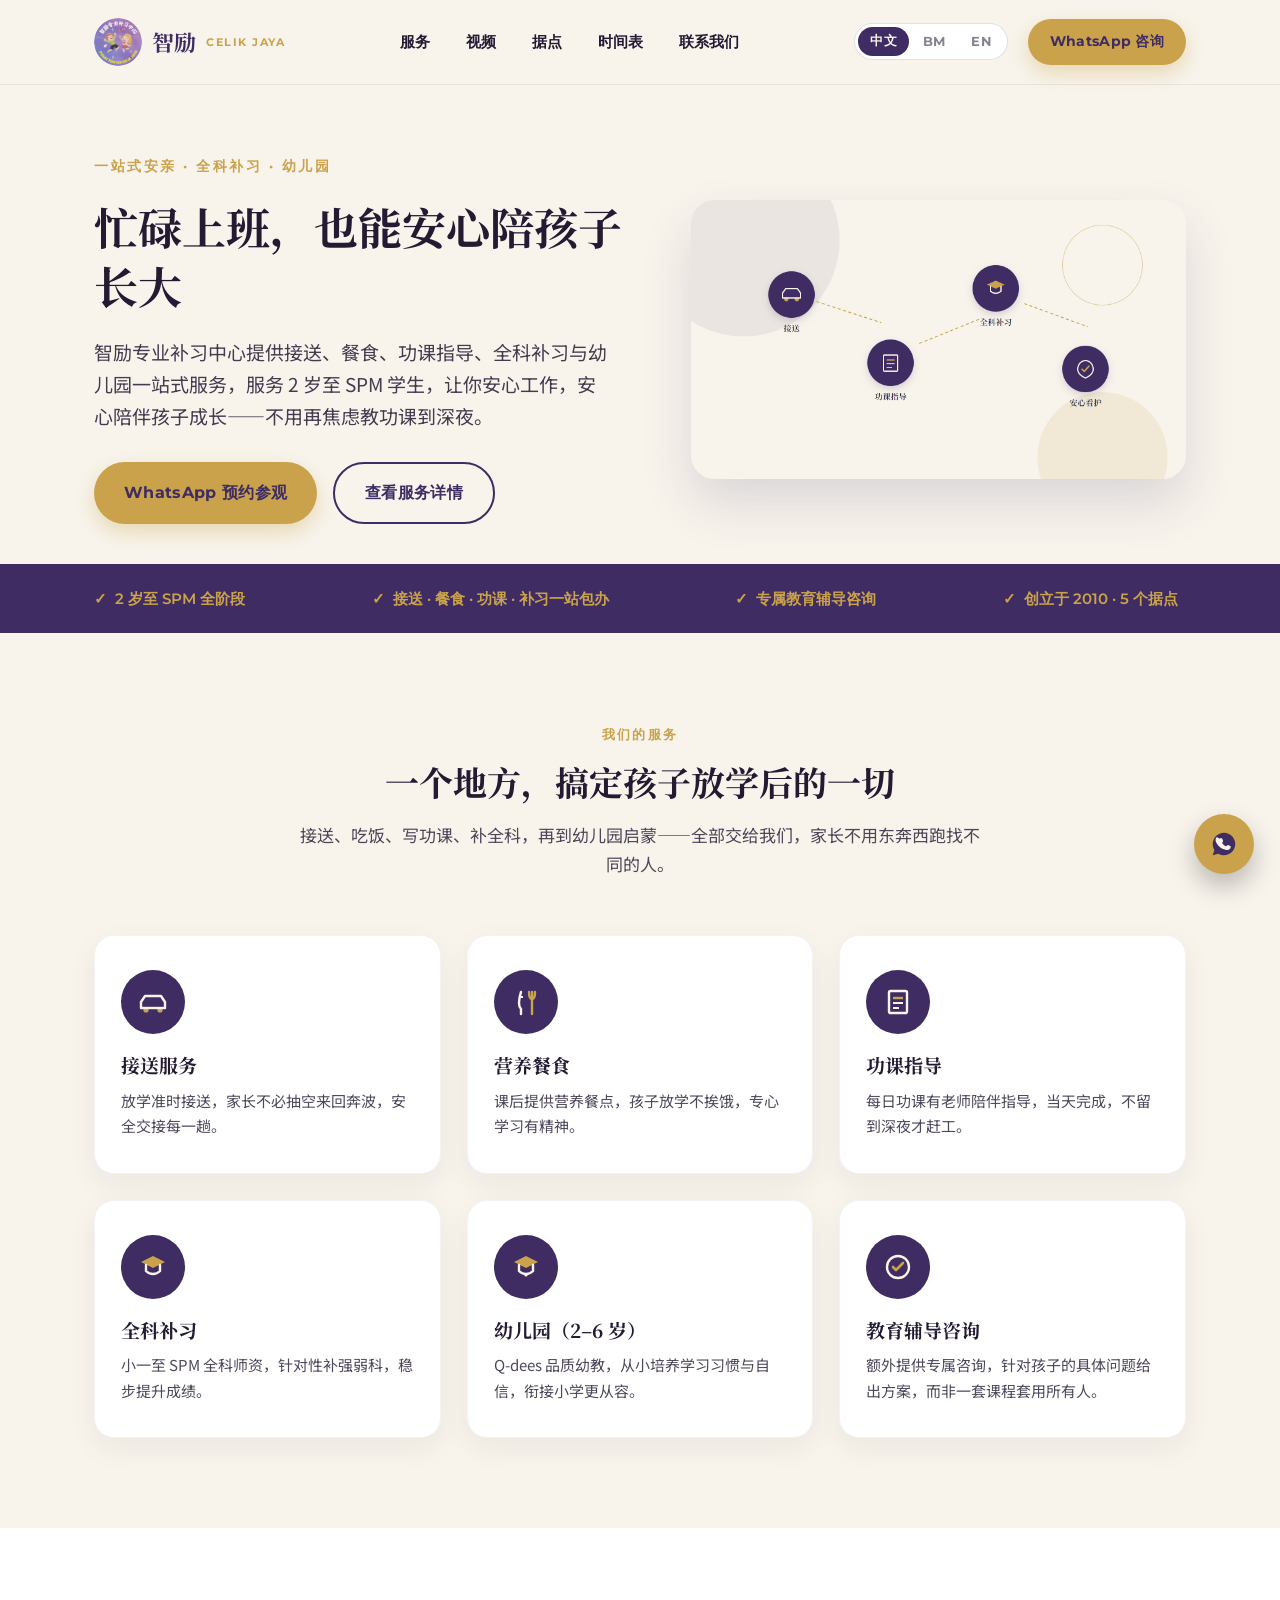
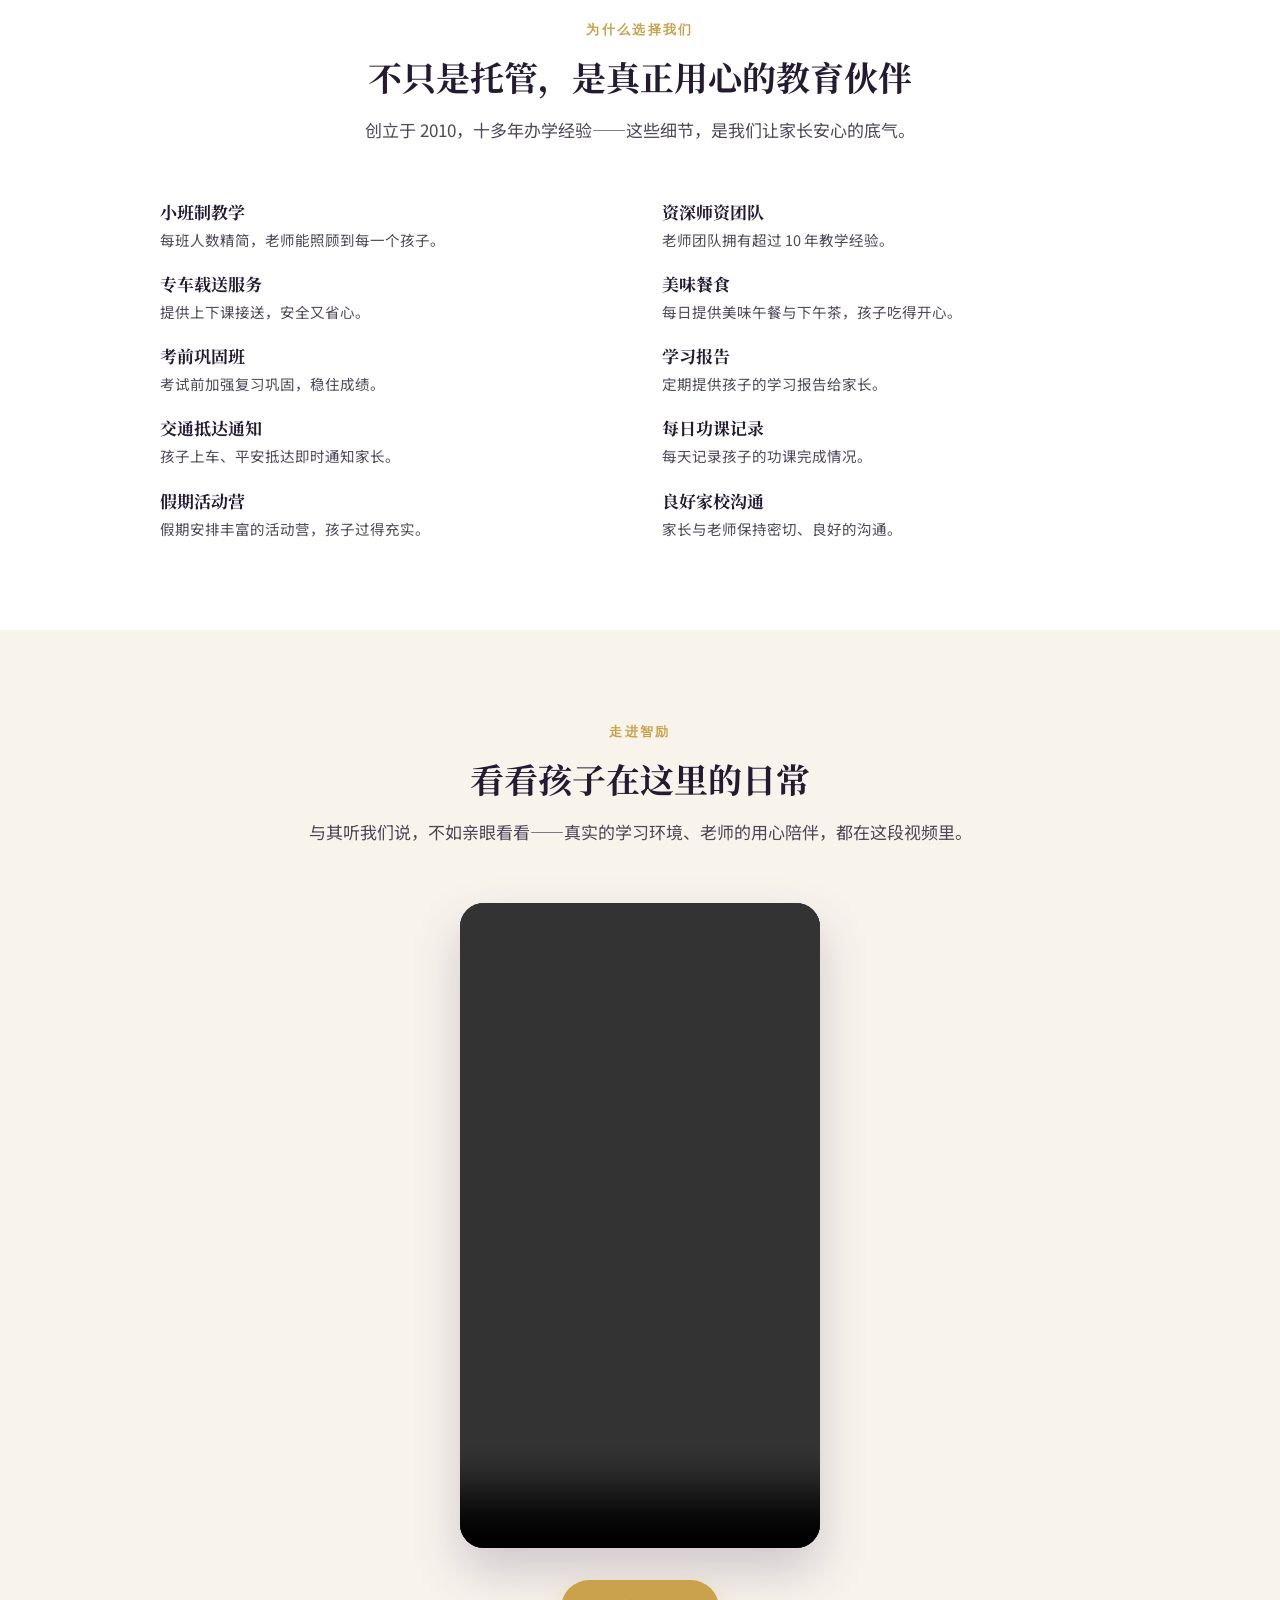
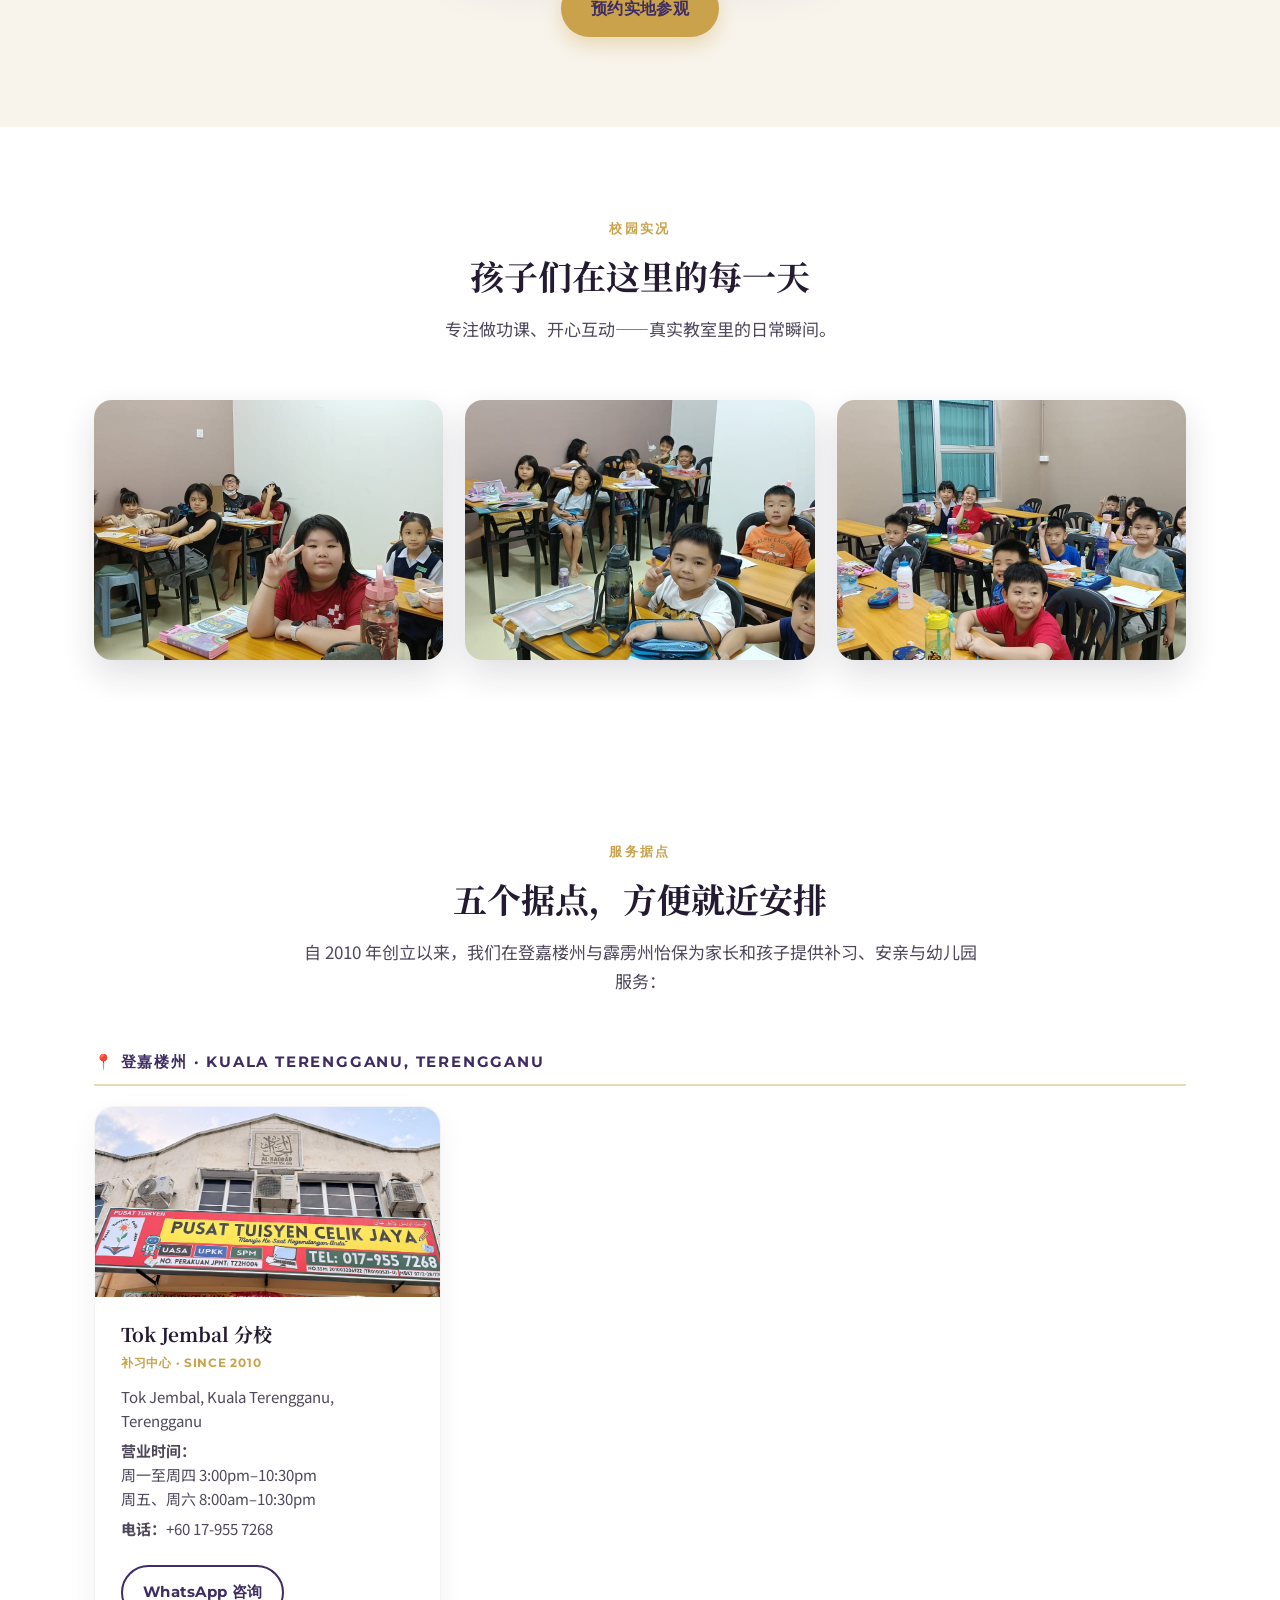
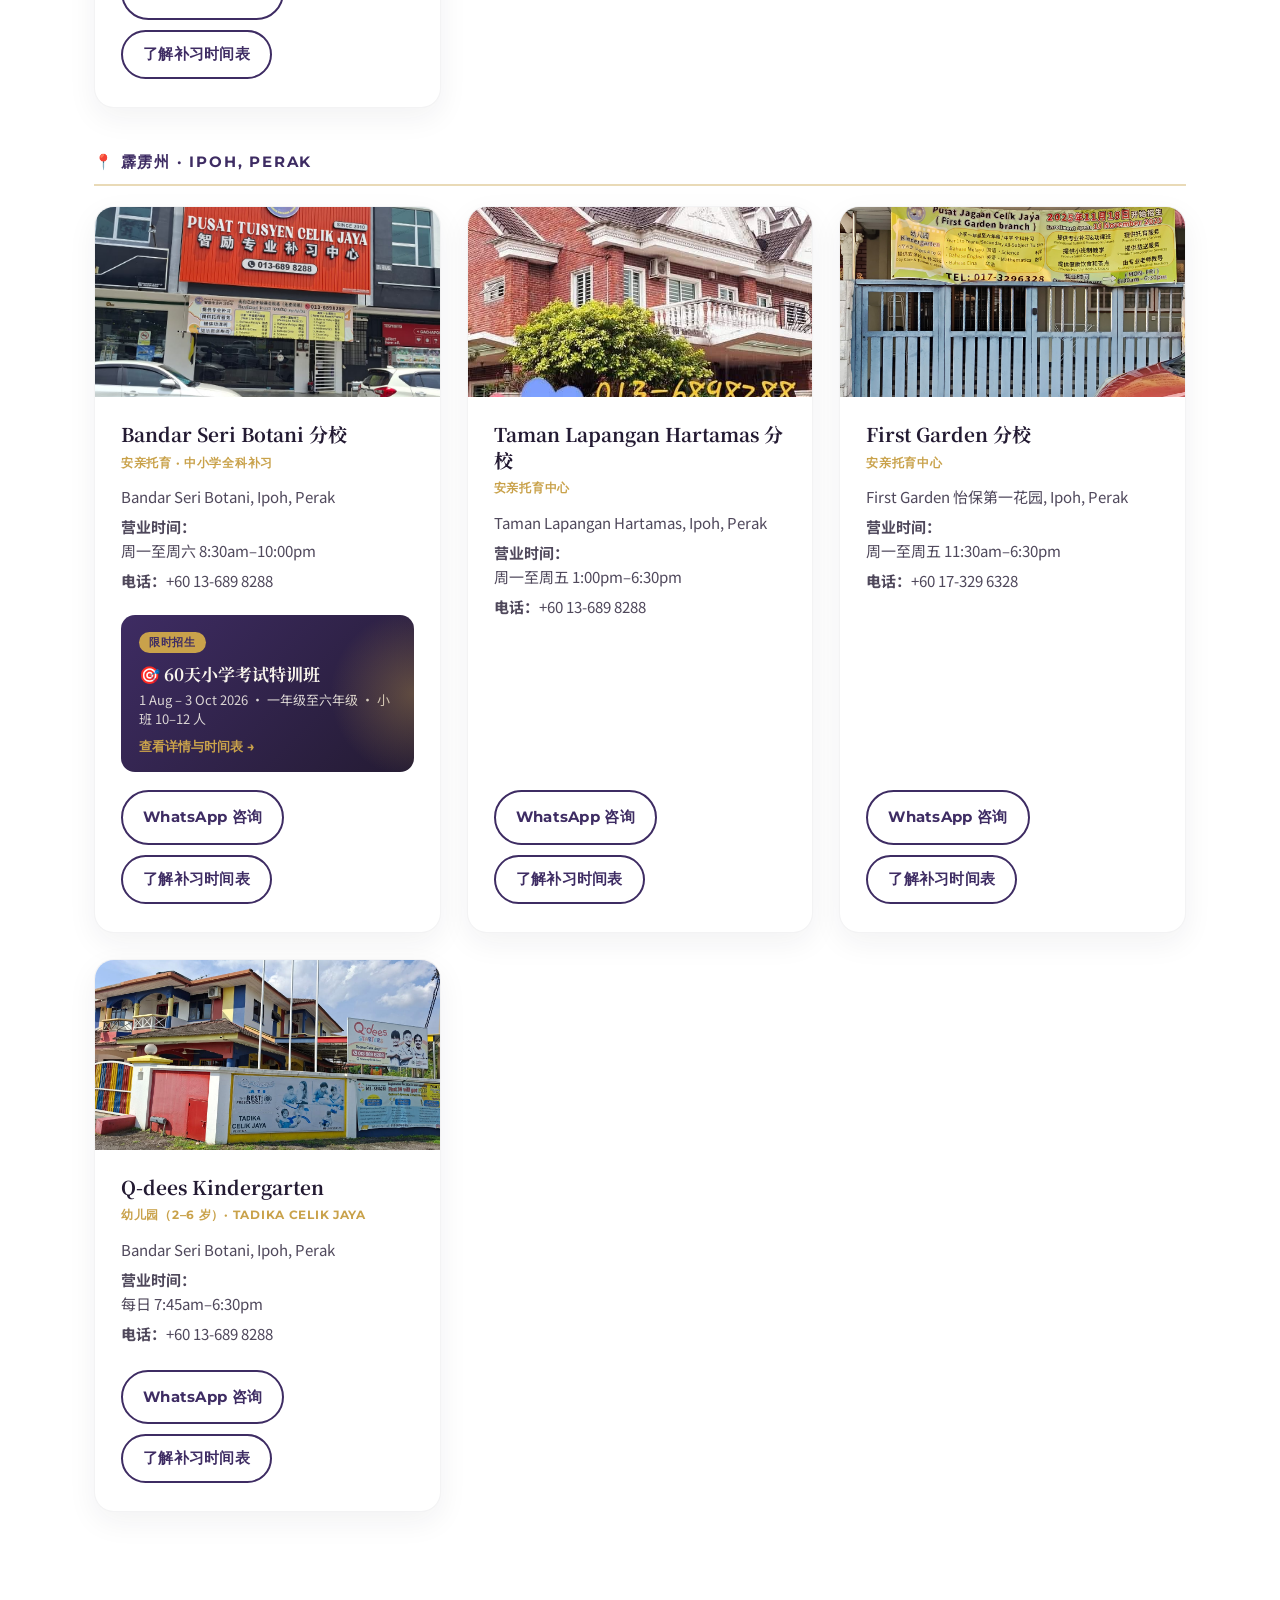
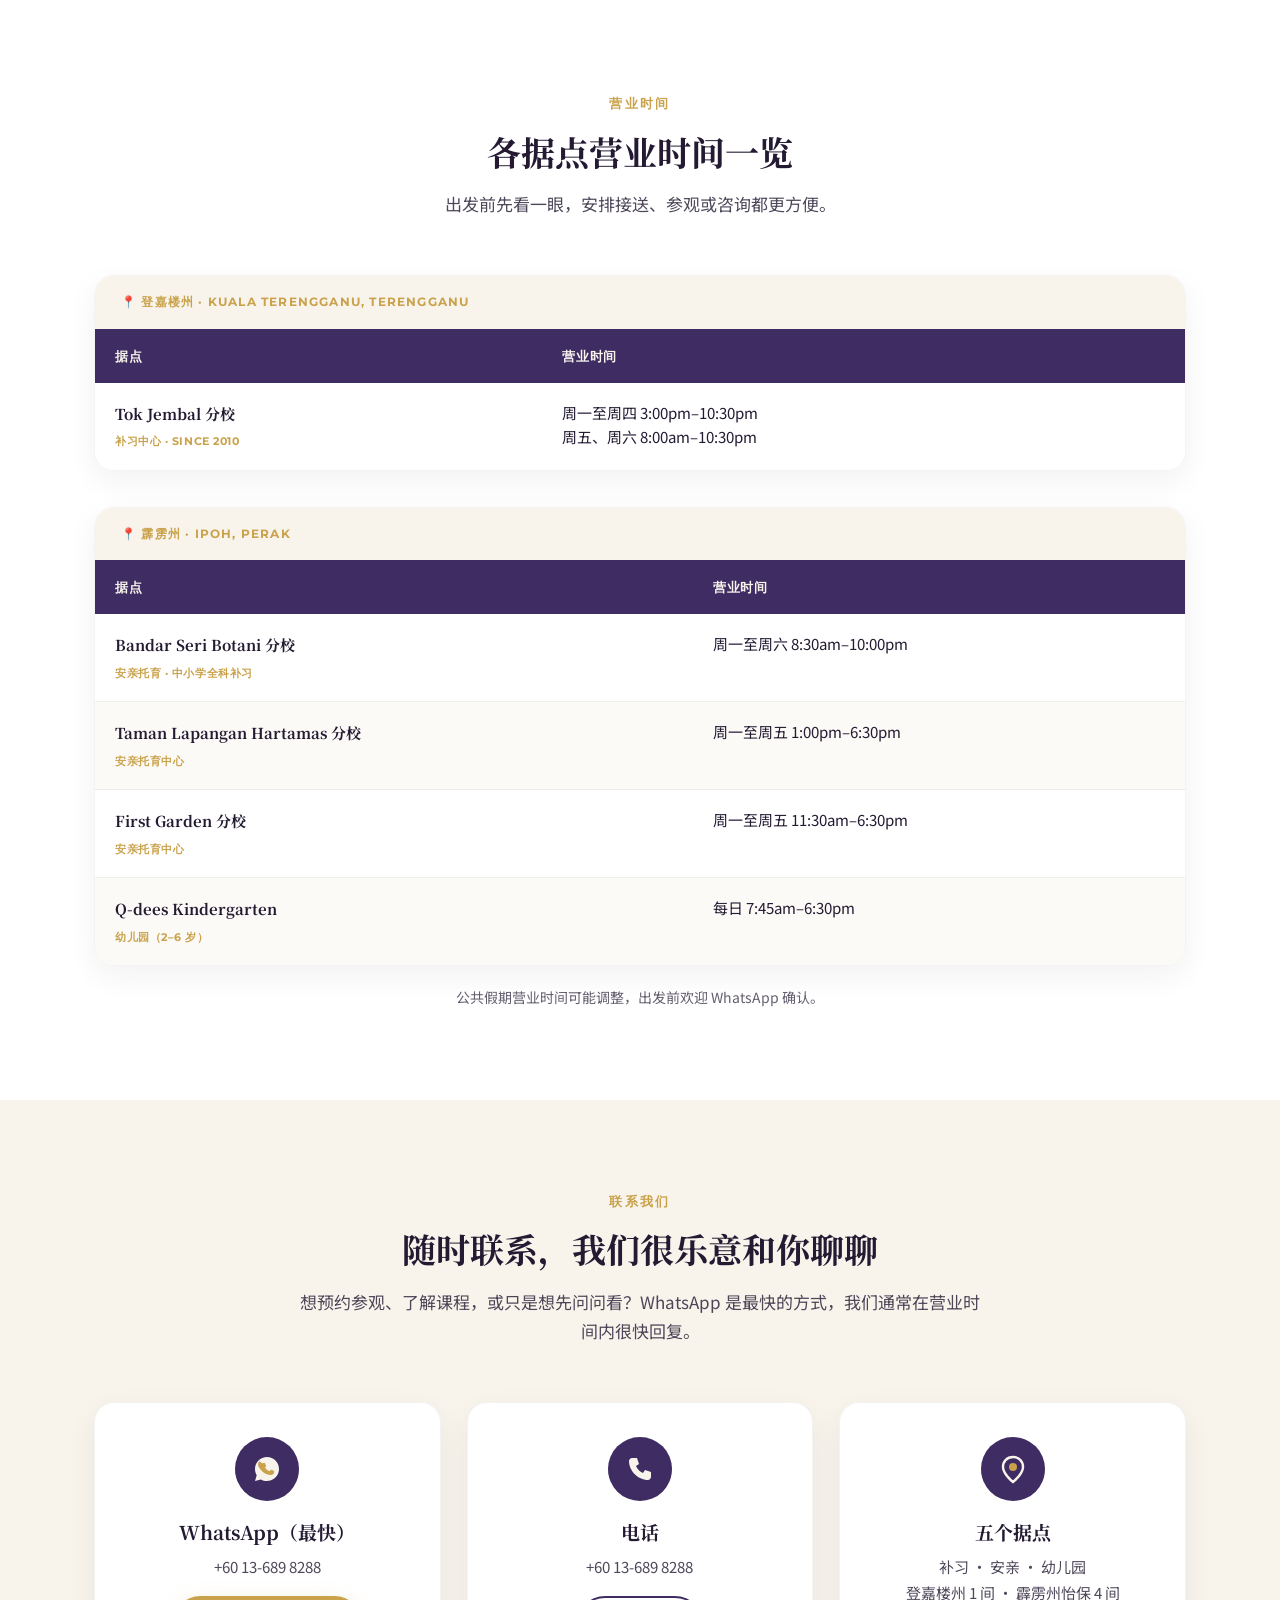
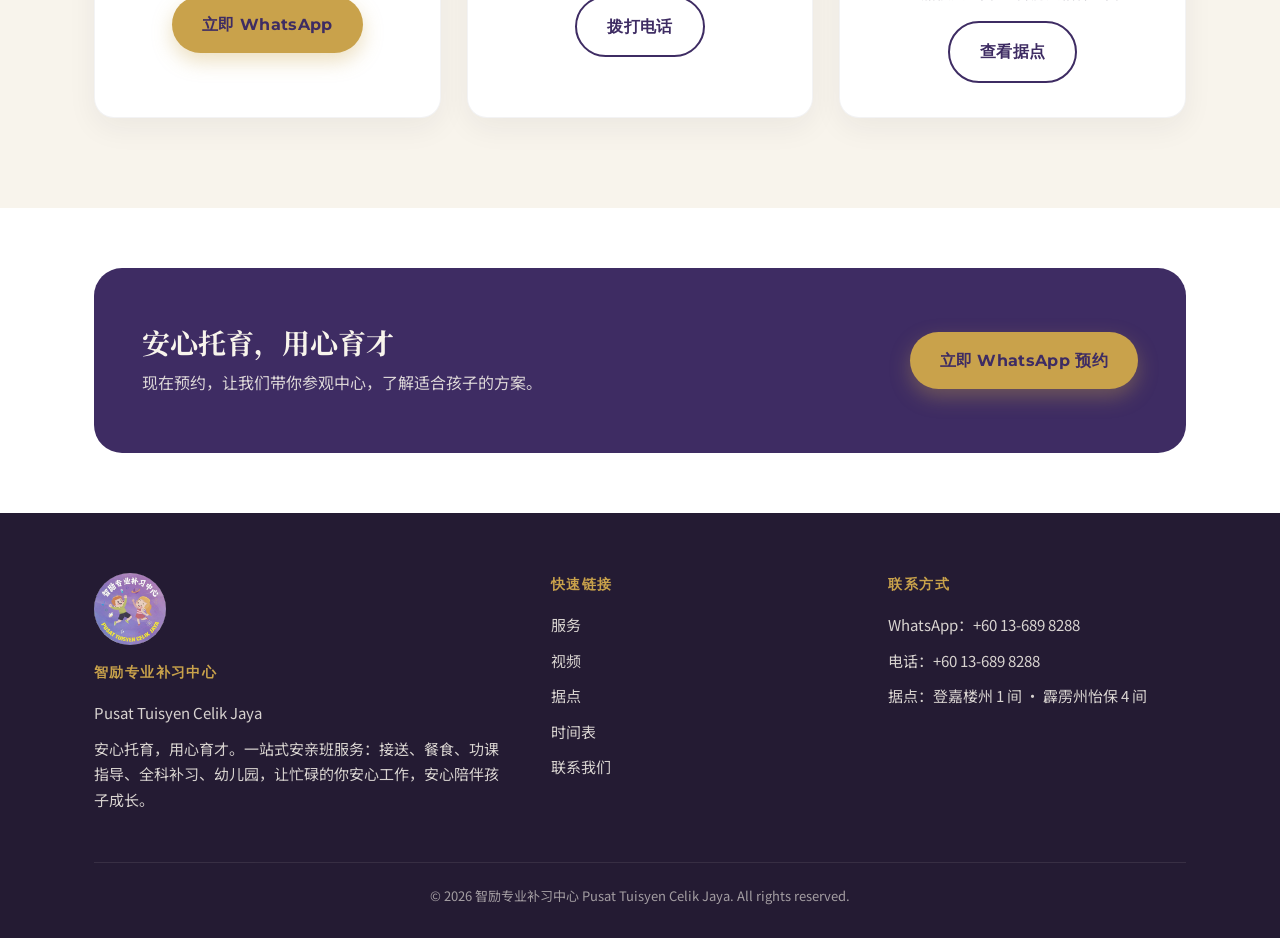
==== commit ef3a8ca5: "Add trilingual support (中文 / BM / EN) with header language switcher - New js/i18n.js: full translati" ====
--- a/index.html
+++ b/index.html
@@ -3,8 +3,8 @@
 <head>
   <meta charset="UTF-8" />
   <meta name="viewport" content="width=device-width, initial-scale=1.0" />
-  <title>智励专业补习中心 Pusat Tuisyen Celik Jaya｜一站式安亲班 · 全科补习 · 幼儿园</title>
-  <meta name="description" content="安心托育，用心育才。智励专业补习中心提供接送、餐食、功课指导、全科补习与幼儿园一站式服务，服务 2 岁至 SPM 学生，登嘉楼与怡保共 5 个据点，让忙碌的家长安心工作、安心陪伴孩子成长。" />
+  <title data-i18n="page_title">智励专业补习中心 Pusat Tuisyen Celik Jaya｜一站式安亲班 · 全科补习 · 幼儿园</title>
+  <meta name="description" data-i18n-content="page_description" content="安心托育，用心育才。智励专业补习中心提供接送、餐食、功课指导、全科补习与幼儿园一站式服务，服务 2 岁至 SPM 学生，登嘉楼与怡保共 5 个据点，让忙碌的家长安心工作、安心陪伴孩子成长。" />
   <link rel="preconnect" href="https://fonts.googleapis.com" />
   <link href="https://fonts.googleapis.com/css2?family=Noto+Serif+SC:wght@600;700&family=Noto+Sans+SC:wght@400;500;700&family=Montserrat:wght@400;600;700&display=swap" rel="stylesheet" />
   <link rel="stylesheet" href="css/style.css" />
@@ -15,14 +15,24 @@
     <div class="container">
       <a href="#top" class="logo"><img src="assets/img/logo.jpg" alt="智励专业补习中心 Pusat Tuisyen Celik Jaya" />智励 <span class="logo-sub">Celik Jaya</span></a>
       <nav class="main-nav">
-        <a href="#services">服务</a>
-        <a href="#video">视频</a>
-        <a href="#branches">据点</a>
-        <a href="#schedule">时间表</a>
-        <a href="#contact">联系我们</a>
+        <a href="#services" data-i18n="nav_services">服务</a>
+        <a href="#video" data-i18n="nav_video">视频</a>
+        <a href="#branches" data-i18n="nav_branches">据点</a>
+        <a href="#schedule" data-i18n="nav_schedule">时间表</a>
+        <a href="#contact" data-i18n="nav_contact">联系我们</a>
+        <div class="lang-switch lang-switch-mobile">
+          <button type="button" class="lang-btn" data-lang="zh">中文</button>
+          <button type="button" class="lang-btn" data-lang="bm">BM</button>
+          <button type="button" class="lang-btn" data-lang="en">EN</button>
+        </div>
       </nav>
       <div class="header-cta">
-        <a href="https://wa.me/60136898288?text=Hi%2C%20我想咨询安亲班%2F补习课程" class="btn btn-primary" target="_blank" rel="noopener">WhatsApp 咨询</a>
+        <div class="lang-switch">
+          <button type="button" class="lang-btn" data-lang="zh">中文</button>
+          <button type="button" class="lang-btn" data-lang="bm">BM</button>
+          <button type="button" class="lang-btn" data-lang="en">EN</button>
+        </div>
+        <a href="https://wa.me/60136898288?text=Hi%2C%20我想咨询安亲班%2F补习课程" class="btn btn-primary" target="_blank" rel="noopener" data-i18n="header_wa">WhatsApp 咨询</a>
         <button class="nav-toggle" aria-label="打开菜单"><span></span><span></span><span></span></button>
       </div>
     </div>
@@ -32,12 +42,12 @@
   <section class="hero" id="top">
     <div class="container">
       <div class="hero-copy">
-        <div class="hero-eyebrow">一站式安亲 · 全科补习 · 幼儿园</div>
-        <h1>忙碌上班，也能安心陪孩子长大</h1>
-        <p class="lead">智励专业补习中心提供接送、餐食、功课指导、全科补习与幼儿园一站式服务，服务 2 岁至 SPM 学生，让你安心工作，安心陪伴孩子成长——不用再焦虑教功课到深夜。</p>
+        <div class="hero-eyebrow" data-i18n="hero_eyebrow">一站式安亲 · 全科补习 · 幼儿园</div>
+        <h1 data-i18n="hero_title">忙碌上班，也能安心陪孩子长大</h1>
+        <p class="lead" data-i18n="hero_lead">智励专业补习中心提供接送、餐食、功课指导、全科补习与幼儿园一站式服务，服务 2 岁至 SPM 学生，让你安心工作，安心陪伴孩子成长——不用再焦虑教功课到深夜。</p>
         <div class="hero-actions">
-          <a href="https://wa.me/60136898288?text=Hi%2C%20我想预约参观安亲班" class="btn btn-primary" target="_blank" rel="noopener">WhatsApp 预约参观</a>
-          <a href="#services" class="btn btn-outline dark">查看服务详情</a>
+          <a href="https://wa.me/60136898288?text=Hi%2C%20我想预约参观安亲班" class="btn btn-primary" target="_blank" rel="noopener" data-i18n="hero_btn1">WhatsApp 预约参观</a>
+          <a href="#services" class="btn btn-outline dark" data-i18n="hero_btn2">查看服务详情</a>
         </div>
       </div>
       <div class="hero-media">
@@ -49,10 +59,10 @@
   <!-- TRUST STRIP -->
   <div class="trust-strip">
     <div class="container">
-      <div><span>✓</span>2 岁至 SPM 全阶段</div>
-      <div><span>✓</span>接送 · 餐食 · 功课 · 补习一站包办</div>
-      <div><span>✓</span>专属教育辅导咨询</div>
-      <div><span>✓</span>创立于 2010 · 5 个据点</div>
+      <div><span>✓</span><span data-i18n="trust1">2 岁至 SPM 全阶段</span></div>
+      <div><span>✓</span><span data-i18n="trust2">接送 · 餐食 · 功课 · 补习一站包办</span></div>
+      <div><span>✓</span><span data-i18n="trust3">专属教育辅导咨询</span></div>
+      <div><span>✓</span><span data-i18n="trust4">创立于 2010 · 5 个据点</span></div>
     </div>
   </div>
 
@@ -60,40 +70,40 @@
   <section class="section" id="services">
     <div class="container">
       <div class="section-head">
-        <div class="section-eyebrow">我们的服务</div>
-        <h2>一个地方，搞定孩子放学后的一切</h2>
-        <p>接送、吃饭、写功课、补全科，再到幼儿园启蒙——全部交给我们，家长不用东奔西跑找不同的人。</p>
+        <div class="section-eyebrow" data-i18n="svc_eyebrow">我们的服务</div>
+        <h2 data-i18n="svc_title">一个地方，搞定孩子放学后的一切</h2>
+        <p data-i18n="svc_desc">接送、吃饭、写功课、补全科，再到幼儿园启蒙——全部交给我们，家长不用东奔西跑找不同的人。</p>
       </div>
       <div class="grid cols-3">
         <div class="card">
           <div class="icon-disc"><svg viewBox="0 0 32 32" fill="none"><path d="M4 22 L4 16 L8 10 L24 10 L28 16 L28 22" stroke="#F8F4EC" stroke-width="2.4" fill="none" stroke-linecap="round" stroke-linejoin="round"/><circle cx="9" cy="24" r="2.6" fill="#C9A24B"/><circle cx="23" cy="24" r="2.6" fill="#C9A24B"/><line x1="4" y1="22" x2="28" y2="22" stroke="#F8F4EC" stroke-width="2.4"/></svg></div>
-          <h3>接送服务</h3>
-          <p>放学准时接送，家长不必抽空来回奔波，安全交接每一趟。</p>
+          <h3 data-i18n="svc1_title">接送服务</h3>
+          <p data-i18n="svc1_desc">放学准时接送，家长不必抽空来回奔波，安全交接每一趟。</p>
         </div>
         <div class="card">
           <div class="icon-disc"><svg viewBox="0 0 32 32" fill="none"><path d="M11 6 C11 6 9 12 9 17 C9 21 11 23 11 23 L11 28" stroke="#F8F4EC" stroke-width="2.4" fill="none" stroke-linecap="round"/><line x1="9" y1="11" x2="13" y2="11" stroke="#F8F4EC" stroke-width="2"/><path d="M22 6 L22 28 M19 6 C19 6 19 13 22 13 C25 13 25 6 25 6" stroke="#C9A24B" stroke-width="2.4" fill="none" stroke-linecap="round"/></svg></div>
-          <h3>营养餐食</h3>
-          <p>课后提供营养餐点，孩子放学不挨饿，专心学习有精神。</p>
+          <h3 data-i18n="svc2_title">营养餐食</h3>
+          <p data-i18n="svc2_desc">课后提供营养餐点，孩子放学不挨饿，专心学习有精神。</p>
         </div>
         <div class="card">
           <div class="icon-disc"><svg viewBox="0 0 32 32" fill="none"><rect x="7" y="5" width="18" height="22" rx="1.6" stroke="#F8F4EC" stroke-width="2.4" fill="none"/><line x1="11" y1="12" x2="21" y2="12" stroke="#C9A24B" stroke-width="2.4"/><line x1="11" y1="17" x2="21" y2="17" stroke="#F8F4EC" stroke-width="2"/><line x1="11" y1="22" x2="17" y2="22" stroke="#F8F4EC" stroke-width="2"/></svg></div>
-          <h3>功课指导</h3>
-          <p>每日功课有老师陪伴指导，当天完成，不留到深夜才赶工。</p>
+          <h3 data-i18n="svc3_title">功课指导</h3>
+          <p data-i18n="svc3_desc">每日功课有老师陪伴指导，当天完成，不留到深夜才赶工。</p>
         </div>
         <div class="card">
           <div class="icon-disc"><svg viewBox="0 0 32 32" fill="none"><path d="M16 5 L28 11 L16 17 L4 11 Z" fill="#C9A24B"/><path d="M9 14 L9 20 C9 20 12 23 16 23 C20 23 23 20 23 20 L23 14" stroke="#F8F4EC" stroke-width="2.4" fill="none" stroke-linecap="round"/></svg></div>
-          <h3>全科补习</h3>
-          <p>小一至 SPM 全科师资，针对性补强弱科，稳步提升成绩。</p>
+          <h3 data-i18n="svc4_title">全科补习</h3>
+          <p data-i18n="svc4_desc">小一至 SPM 全科师资，针对性补强弱科，稳步提升成绩。</p>
         </div>
         <div class="card">
           <div class="icon-disc"><svg viewBox="0 0 32 32" fill="none"><path d="M16 5 L28 11 L16 17 L4 11 Z" fill="#C9A24B"/><path d="M9 14 L9 20 C9 20 12 23 16 23 C20 23 23 20 23 20 L23 14" stroke="#F8F4EC" stroke-width="2.4" fill="none" stroke-linecap="round"/><circle cx="16" cy="24" r="1.6" fill="#F8F4EC"/></svg></div>
-          <h3>幼儿园（2–6 岁）</h3>
-          <p>Q-dees 品质幼教，从小培养学习习惯与自信，衔接小学更从容。</p>
+          <h3 data-i18n="svc5_title">幼儿园（2–6 岁）</h3>
+          <p data-i18n="svc5_desc">Q-dees 品质幼教，从小培养学习习惯与自信，衔接小学更从容。</p>
         </div>
         <div class="card">
           <div class="icon-disc"><svg viewBox="0 0 32 32" fill="none"><circle cx="16" cy="16" r="11" stroke="#F8F4EC" stroke-width="2.4" fill="none"/><path d="M11 16 L14 19 L21 12" stroke="#C9A24B" stroke-width="2.6" fill="none" stroke-linecap="round" stroke-linejoin="round"/></svg></div>
-          <h3>教育辅导咨询</h3>
-          <p>额外提供专属咨询，针对孩子的具体问题给出方案，而非一套课程套用所有人。</p>
+          <h3 data-i18n="svc6_title">教育辅导咨询</h3>
+          <p data-i18n="svc6_desc">额外提供专属咨询，针对孩子的具体问题给出方案，而非一套课程套用所有人。</p>
         </div>
       </div>
     </div>
@@ -103,50 +113,50 @@
   <section class="section bg-alt">
     <div class="container">
       <div class="section-head">
-        <div class="section-eyebrow">为什么选择我们</div>
-        <h2>不只是托管，是真正用心的教育伙伴</h2>
-        <p>创立于 2010，十多年办学经验——这些细节，是我们让家长安心的底气。</p>
+        <div class="section-eyebrow" data-i18n="why_eyebrow">为什么选择我们</div>
+        <h2 data-i18n="why_title">不只是托管，是真正用心的教育伙伴</h2>
+        <p data-i18n="why_desc">创立于 2010，十多年办学经验——这些细节，是我们让家长安心的底气。</p>
       </div>
       <div class="reason-grid">
         <div class="reason-item">
           <div class="reason-check"><svg viewBox="0 0 24 24" fill="none"><path d="M5 12.5 L10 17 L19 7" stroke="#C9A24B" stroke-width="2.6" fill="none" stroke-linecap="round" stroke-linejoin="round"/></svg></div>
-          <div><h3>小班制教学</h3><p>每班人数精简，老师能照顾到每一个孩子。</p></div>
-        </div>
-        <div class="reason-item">
-          <div class="reason-check"><svg viewBox="0 0 24 24" fill="none"><path d="M5 12.5 L10 17 L19 7" stroke="#C9A24B" stroke-width="2.6" fill="none" stroke-linecap="round" stroke-linejoin="round"/></svg></div>
-          <div><h3>资深师资团队</h3><p>老师团队拥有超过 10 年教学经验。</p></div>
-        </div>
-        <div class="reason-item">
-          <div class="reason-check"><svg viewBox="0 0 24 24" fill="none"><path d="M5 12.5 L10 17 L19 7" stroke="#C9A24B" stroke-width="2.6" fill="none" stroke-linecap="round" stroke-linejoin="round"/></svg></div>
-          <div><h3>专车载送服务</h3><p>提供上下课接送，安全又省心。</p></div>
-        </div>
-        <div class="reason-item">
-          <div class="reason-check"><svg viewBox="0 0 24 24" fill="none"><path d="M5 12.5 L10 17 L19 7" stroke="#C9A24B" stroke-width="2.6" fill="none" stroke-linecap="round" stroke-linejoin="round"/></svg></div>
-          <div><h3>美味餐食</h3><p>每日提供美味午餐与下午茶，孩子吃得开心。</p></div>
-        </div>
-        <div class="reason-item">
-          <div class="reason-check"><svg viewBox="0 0 24 24" fill="none"><path d="M5 12.5 L10 17 L19 7" stroke="#C9A24B" stroke-width="2.6" fill="none" stroke-linecap="round" stroke-linejoin="round"/></svg></div>
-          <div><h3>考前巩固班</h3><p>考试前加强复习巩固，稳住成绩。</p></div>
-        </div>
-        <div class="reason-item">
-          <div class="reason-check"><svg viewBox="0 0 24 24" fill="none"><path d="M5 12.5 L10 17 L19 7" stroke="#C9A24B" stroke-width="2.6" fill="none" stroke-linecap="round" stroke-linejoin="round"/></svg></div>
-          <div><h3>学习报告</h3><p>定期提供孩子的学习报告给家长。</p></div>
-        </div>
-        <div class="reason-item">
-          <div class="reason-check"><svg viewBox="0 0 24 24" fill="none"><path d="M5 12.5 L10 17 L19 7" stroke="#C9A24B" stroke-width="2.6" fill="none" stroke-linecap="round" stroke-linejoin="round"/></svg></div>
-          <div><h3>交通抵达通知</h3><p>孩子上车、平安抵达即时通知家长。</p></div>
-        </div>
-        <div class="reason-item">
-          <div class="reason-check"><svg viewBox="0 0 24 24" fill="none"><path d="M5 12.5 L10 17 L19 7" stroke="#C9A24B" stroke-width="2.6" fill="none" stroke-linecap="round" stroke-linejoin="round"/></svg></div>
-          <div><h3>每日功课记录</h3><p>每天记录孩子的功课完成情况。</p></div>
-        </div>
-        <div class="reason-item">
-          <div class="reason-check"><svg viewBox="0 0 24 24" fill="none"><path d="M5 12.5 L10 17 L19 7" stroke="#C9A24B" stroke-width="2.6" fill="none" stroke-linecap="round" stroke-linejoin="round"/></svg></div>
-          <div><h3>假期活动营</h3><p>假期安排丰富的活动营，孩子过得充实。</p></div>
-        </div>
-        <div class="reason-item">
-          <div class="reason-check"><svg viewBox="0 0 24 24" fill="none"><path d="M5 12.5 L10 17 L19 7" stroke="#C9A24B" stroke-width="2.6" fill="none" stroke-linecap="round" stroke-linejoin="round"/></svg></div>
-          <div><h3>良好家校沟通</h3><p>家长与老师保持密切、良好的沟通。</p></div>
+          <div><h3 data-i18n="why1_title">小班制教学</h3><p data-i18n="why1_desc">每班人数精简，老师能照顾到每一个孩子。</p></div>
+        </div>
+        <div class="reason-item">
+          <div class="reason-check"><svg viewBox="0 0 24 24" fill="none"><path d="M5 12.5 L10 17 L19 7" stroke="#C9A24B" stroke-width="2.6" fill="none" stroke-linecap="round" stroke-linejoin="round"/></svg></div>
+          <div><h3 data-i18n="why2_title">资深师资团队</h3><p data-i18n="why2_desc">老师团队拥有超过 10 年教学经验。</p></div>
+        </div>
+        <div class="reason-item">
+          <div class="reason-check"><svg viewBox="0 0 24 24" fill="none"><path d="M5 12.5 L10 17 L19 7" stroke="#C9A24B" stroke-width="2.6" fill="none" stroke-linecap="round" stroke-linejoin="round"/></svg></div>
+          <div><h3 data-i18n="why3_title">专车载送服务</h3><p data-i18n="why3_desc">提供上下课接送，安全又省心。</p></div>
+        </div>
+        <div class="reason-item">
+          <div class="reason-check"><svg viewBox="0 0 24 24" fill="none"><path d="M5 12.5 L10 17 L19 7" stroke="#C9A24B" stroke-width="2.6" fill="none" stroke-linecap="round" stroke-linejoin="round"/></svg></div>
+          <div><h3 data-i18n="why4_title">美味餐食</h3><p data-i18n="why4_desc">每日提供美味午餐与下午茶，孩子吃得开心。</p></div>
+        </div>
+        <div class="reason-item">
+          <div class="reason-check"><svg viewBox="0 0 24 24" fill="none"><path d="M5 12.5 L10 17 L19 7" stroke="#C9A24B" stroke-width="2.6" fill="none" stroke-linecap="round" stroke-linejoin="round"/></svg></div>
+          <div><h3 data-i18n="why5_title">考前巩固班</h3><p data-i18n="why5_desc">考试前加强复习巩固，稳住成绩。</p></div>
+        </div>
+        <div class="reason-item">
+          <div class="reason-check"><svg viewBox="0 0 24 24" fill="none"><path d="M5 12.5 L10 17 L19 7" stroke="#C9A24B" stroke-width="2.6" fill="none" stroke-linecap="round" stroke-linejoin="round"/></svg></div>
+          <div><h3 data-i18n="why6_title">学习报告</h3><p data-i18n="why6_desc">定期提供孩子的学习报告给家长。</p></div>
+        </div>
+        <div class="reason-item">
+          <div class="reason-check"><svg viewBox="0 0 24 24" fill="none"><path d="M5 12.5 L10 17 L19 7" stroke="#C9A24B" stroke-width="2.6" fill="none" stroke-linecap="round" stroke-linejoin="round"/></svg></div>
+          <div><h3 data-i18n="why7_title">交通抵达通知</h3><p data-i18n="why7_desc">孩子上车、平安抵达即时通知家长。</p></div>
+        </div>
+        <div class="reason-item">
+          <div class="reason-check"><svg viewBox="0 0 24 24" fill="none"><path d="M5 12.5 L10 17 L19 7" stroke="#C9A24B" stroke-width="2.6" fill="none" stroke-linecap="round" stroke-linejoin="round"/></svg></div>
+          <div><h3 data-i18n="why8_title">每日功课记录</h3><p data-i18n="why8_desc">每天记录孩子的功课完成情况。</p></div>
+        </div>
+        <div class="reason-item">
+          <div class="reason-check"><svg viewBox="0 0 24 24" fill="none"><path d="M5 12.5 L10 17 L19 7" stroke="#C9A24B" stroke-width="2.6" fill="none" stroke-linecap="round" stroke-linejoin="round"/></svg></div>
+          <div><h3 data-i18n="why9_title">假期活动营</h3><p data-i18n="why9_desc">假期安排丰富的活动营，孩子过得充实。</p></div>
+        </div>
+        <div class="reason-item">
+          <div class="reason-check"><svg viewBox="0 0 24 24" fill="none"><path d="M5 12.5 L10 17 L19 7" stroke="#C9A24B" stroke-width="2.6" fill="none" stroke-linecap="round" stroke-linejoin="round"/></svg></div>
+          <div><h3 data-i18n="why10_title">良好家校沟通</h3><p data-i18n="why10_desc">家长与老师保持密切、良好的沟通。</p></div>
         </div>
       </div>
     </div>
@@ -156,15 +166,15 @@
   <section class="section" id="video">
     <div class="container">
       <div class="section-head">
-        <div class="section-eyebrow">走进智励</div>
-        <h2>看看孩子在这里的日常</h2>
-        <p>与其听我们说，不如亲眼看看——真实的学习环境、老师的用心陪伴，都在这段视频里。</p>
+        <div class="section-eyebrow" data-i18n="video_eyebrow">走进智励</div>
+        <h2 data-i18n="video_title">看看孩子在这里的日常</h2>
+        <p data-i18n="video_desc">与其听我们说，不如亲眼看看——真实的学习环境、老师的用心陪伴，都在这段视频里。</p>
       </div>
       <div class="video-wrap">
         <video src="assets/video/center-tour.mp4" controls playsinline preload="metadata"></video>
       </div>
       <div style="text-align:center; margin-top:32px;">
-        <a href="https://wa.me/60136898288?text=Hi%2C%20我想预约参观安亲班" class="btn btn-primary" target="_blank" rel="noopener">预约实地参观</a>
+        <a href="https://wa.me/60136898288?text=Hi%2C%20我想预约参观安亲班" class="btn btn-primary" target="_blank" rel="noopener" data-i18n="video_btn">预约实地参观</a>
       </div>
     </div>
   </section>
@@ -173,9 +183,9 @@
   <section class="section bg-alt">
     <div class="container">
       <div class="section-head">
-        <div class="section-eyebrow">校园实况</div>
-        <h2>孩子们在这里的每一天</h2>
-        <p>专注做功课、开心互动——真实教室里的日常瞬间。</p>
+        <div class="section-eyebrow" data-i18n="gallery_eyebrow">校园实况</div>
+        <h2 data-i18n="gallery_title">孩子们在这里的每一天</h2>
+        <p data-i18n="gallery_desc">专注做功课、开心互动——真实教室里的日常瞬间。</p>
       </div>
       <div class="gallery-grid">
         <img src="assets/img/gallery/classroom-1.jpg" alt="智励专业补习中心教室实况" loading="lazy" />
@@ -189,48 +199,48 @@
   <section class="section bg-alt" id="branches">
     <div class="container">
       <div class="section-head">
-        <div class="section-eyebrow">服务据点</div>
-        <h2>五个据点，方便就近安排</h2>
-        <p>自 2010 年创立以来，我们在登嘉楼州与霹雳州怡保为家长和孩子提供补习、安亲与幼儿园服务：</p>
-      </div>
-
-      <h3 class="region-head">📍 登嘉楼州 · Kuala Terengganu, Terengganu</h3>
+        <div class="section-eyebrow" data-i18n="branches_eyebrow">服务据点</div>
+        <h2 data-i18n="branches_title">五个据点，方便就近安排</h2>
+        <p data-i18n="branches_desc">自 2010 年创立以来，我们在登嘉楼州与霹雳州怡保为家长和孩子提供补习、安亲与幼儿园服务：</p>
+      </div>
+
+      <h3 class="region-head" data-i18n="region_terengganu">📍 登嘉楼州 · Kuala Terengganu, Terengganu</h3>
       <div class="grid cols-3" style="margin-bottom:44px;">
         <div class="card branch-card">
           <img class="branch-photo" src="assets/img/branches/tok-jembal.jpg" alt="Tok Jembal 分校" onerror="this.outerHTML='&lt;div class=&quot;branch-photo-fallback&quot;&gt;&lt;svg viewBox=&quot;0 0 32 32&quot; fill=&quot;none&quot;&gt;&lt;path d=&quot;M16 4 C10 4 6 8.5 6 14 C6 21 16 29 16 29 C16 29 26 21 26 14 C26 8.5 22 4 16 4 Z&quot; stroke=&quot;%23F8F4EC&quot; stroke-width=&quot;2&quot; fill=&quot;none&quot;/&gt;&lt;circle cx=&quot;16&quot; cy=&quot;14&quot; r=&quot;4&quot; fill=&quot;%23C9A24B&quot;/&gt;&lt;/svg&gt;&lt;/div&gt;'" />
           <div class="branch-body">
             <h3>Tok Jembal 分校</h3>
-            <div class="branch-tag">补习中心 · Since 2010</div>
+            <div class="branch-tag" data-i18n="tag_tokjembal">补习中心 · Since 2010</div>
             <p class="branch-meta">Tok Jembal, Kuala Terengganu, Terengganu</p>
-            <p class="branch-meta"><strong>营业时间：</strong><br/>周一至周四 3:00pm–10:30pm<br/>周五、周六 8:00am–10:30pm</p>
-            <p class="branch-meta"><strong>电话：</strong>+60 17-955 7268</p>
+            <p class="branch-meta"><strong data-i18n="branch_hours_label">营业时间：</strong><br/><span data-i18n-html="hours_tokjembal">周一至周四 3:00pm–10:30pm<br/>周五、周六 8:00am–10:30pm</span></p>
+            <p class="branch-meta"><strong data-i18n="branch_phone_label">电话：</strong>+60 17-955 7268</p>
             <div class="branch-actions">
-              <a href="https://wa.me/60179557268?text=Saya%20berminat%20pakej%20tuition" class="btn btn-outline dark" target="_blank" rel="noopener">WhatsApp 咨询</a>
-              <button type="button" class="btn btn-outline dark timetable-btn" data-branch="Tok Jembal 分校" data-img="assets/img/timetables/tok-jembal.jpg" data-wa="https://wa.me/60179557268?text=Saya%20berminat%20pakej%20tuition">了解补习时间表</button>
+              <a href="https://wa.me/60179557268?text=Saya%20berminat%20pakej%20tuition" class="btn btn-outline dark" target="_blank" rel="noopener" data-i18n="branch_wa_btn">WhatsApp 咨询</a>
+              <button type="button" class="btn btn-outline dark timetable-btn" data-branch="Tok Jembal" data-img="assets/img/timetables/tok-jembal.jpg" data-wa="https://wa.me/60179557268?text=Saya%20berminat%20pakej%20tuition" data-i18n="branch_tt_btn">了解补习时间表</button>
             </div>
           </div>
         </div>
       </div>
 
-      <h3 class="region-head">📍 霹雳州 · Ipoh, Perak</h3>
+      <h3 class="region-head" data-i18n="region_perak">📍 霹雳州 · Ipoh, Perak</h3>
       <div class="grid cols-3">
         <div class="card branch-card">
           <img class="branch-photo" src="assets/img/branches/bandar-seri-botani.jpg" alt="Bandar Seri Botani 分校" onerror="this.outerHTML='&lt;div class=&quot;branch-photo-fallback&quot;&gt;&lt;svg viewBox=&quot;0 0 32 32&quot; fill=&quot;none&quot;&gt;&lt;path d=&quot;M16 4 C10 4 6 8.5 6 14 C6 21 16 29 16 29 C16 29 26 21 26 14 C26 8.5 22 4 16 4 Z&quot; stroke=&quot;%23F8F4EC&quot; stroke-width=&quot;2&quot; fill=&quot;none&quot;/&gt;&lt;circle cx=&quot;16&quot; cy=&quot;14&quot; r=&quot;4&quot; fill=&quot;%23C9A24B&quot;/&gt;&lt;/svg&gt;&lt;/div&gt;'" />
           <div class="branch-body">
             <h3>Bandar Seri Botani 分校</h3>
-            <div class="branch-tag">安亲托育 · 中小学全科补习</div>
+            <div class="branch-tag" data-i18n="tag_bsb">安亲托育 · 中小学全科补习</div>
             <p class="branch-meta">Bandar Seri Botani, Ipoh, Perak</p>
-            <p class="branch-meta"><strong>营业时间：</strong><br/>周一至周六 8:30am–10:00pm</p>
-            <p class="branch-meta"><strong>电话：</strong>+60 13-689 8288</p>
+            <p class="branch-meta"><strong data-i18n="branch_hours_label">营业时间：</strong><br/><span data-i18n-html="hours_bsb">周一至周六 8:30am–10:00pm</span></p>
+            <p class="branch-meta"><strong data-i18n="branch_phone_label">电话：</strong>+60 13-689 8288</p>
             <button type="button" class="examcamp-teaser" id="examcamp-open">
-              <span class="examcamp-badge">限时招生</span>
-              <h4>🎯 60天小学考试特训班</h4>
-              <p>1 Aug – 3 Oct 2026 · 一年级至六年级 · 小班 10–12 人</p>
-              <span class="examcamp-cta-hint">查看详情与时间表 →</span>
+              <span class="examcamp-badge" data-i18n="examcamp_badge">限时招生</span>
+              <h4 data-i18n="examcamp_teaser_title">🎯 60天小学考试特训班</h4>
+              <p data-i18n="examcamp_teaser_desc">1 Aug – 3 Oct 2026 · 一年级至六年级 · 小班 10–12 人</p>
+              <span class="examcamp-cta-hint" data-i18n="examcamp_hint">查看详情与时间表 →</span>
             </button>
             <div class="branch-actions">
-              <a href="https://wa.me/60136898288?text=%E6%88%91%E6%9C%89%E5%85%B4%E8%B6%A3%E8%AF%A2%E9%97%AE%E5%85%B3%E4%BA%8E%E5%AE%89%E4%BA%B2%E7%8F%AD%2F%E8%A1%A5%E4%B9%A0" class="btn btn-outline dark" target="_blank" rel="noopener">WhatsApp 咨询</a>
-              <button type="button" class="btn btn-outline dark timetable-btn" data-branch="Bandar Seri Botani 分校" data-img="assets/img/timetables/bandar-seri-botani.jpg" data-wa="https://wa.me/60136898288?text=%E6%88%91%E6%9C%89%E5%85%B4%E8%B6%A3%E8%AF%A2%E9%97%AE%E5%85%B3%E4%BA%8E%E5%AE%89%E4%BA%B2%E7%8F%AD%2F%E8%A1%A5%E4%B9%A0">了解补习时间表</button>
+              <a href="https://wa.me/60136898288?text=%E6%88%91%E6%9C%89%E5%85%B4%E8%B6%A3%E8%AF%A2%E9%97%AE%E5%85%B3%E4%BA%8E%E5%AE%89%E4%BA%B2%E7%8F%AD%2F%E8%A1%A5%E4%B9%A0" class="btn btn-outline dark" target="_blank" rel="noopener" data-i18n="branch_wa_btn">WhatsApp 咨询</a>
+              <button type="button" class="btn btn-outline dark timetable-btn" data-branch="Bandar Seri Botani" data-img="assets/img/timetables/bandar-seri-botani.jpg" data-wa="https://wa.me/60136898288?text=%E6%88%91%E6%9C%89%E5%85%B4%E8%B6%A3%E8%AF%A2%E9%97%AE%E5%85%B3%E4%BA%8E%E5%AE%89%E4%BA%B2%E7%8F%AD%2F%E8%A1%A5%E4%B9%A0" data-i18n="branch_tt_btn">了解补习时间表</button>
             </div>
           </div>
         </div>
@@ -238,13 +248,13 @@
           <img class="branch-photo" src="assets/img/branches/taman-lapangan-hartamas.jpg" alt="Taman Lapangan Hartamas 分校" onerror="this.outerHTML='&lt;div class=&quot;branch-photo-fallback&quot;&gt;&lt;svg viewBox=&quot;0 0 32 32&quot; fill=&quot;none&quot;&gt;&lt;path d=&quot;M16 4 C10 4 6 8.5 6 14 C6 21 16 29 16 29 C16 29 26 21 26 14 C26 8.5 22 4 16 4 Z&quot; stroke=&quot;%23F8F4EC&quot; stroke-width=&quot;2&quot; fill=&quot;none&quot;/&gt;&lt;circle cx=&quot;16&quot; cy=&quot;14&quot; r=&quot;4&quot; fill=&quot;%23C9A24B&quot;/&gt;&lt;/svg&gt;&lt;/div&gt;'" />
           <div class="branch-body">
             <h3>Taman Lapangan Hartamas 分校</h3>
-            <div class="branch-tag">安亲托育中心</div>
+            <div class="branch-tag" data-i18n="tag_aftercare">安亲托育中心</div>
             <p class="branch-meta">Taman Lapangan Hartamas, Ipoh, Perak</p>
-            <p class="branch-meta"><strong>营业时间：</strong><br/>周一至周五 1:00pm–6:30pm</p>
-            <p class="branch-meta"><strong>电话：</strong>+60 13-689 8288</p>
+            <p class="branch-meta"><strong data-i18n="branch_hours_label">营业时间：</strong><br/><span data-i18n-html="hours_tlh">周一至周五 1:00pm–6:30pm</span></p>
+            <p class="branch-meta"><strong data-i18n="branch_phone_label">电话：</strong>+60 13-689 8288</p>
             <div class="branch-actions">
-              <a href="https://wa.me/60136898288?text=%E6%88%91%E6%9C%89%E5%85%B4%E8%B6%A3%E8%AF%A2%E9%97%AE%E5%85%B3%E4%BA%8E%E5%AE%89%E4%BA%B2%E7%8F%AD%2F%E8%A1%A5%E4%B9%A0" class="btn btn-outline dark" target="_blank" rel="noopener">WhatsApp 咨询</a>
-              <button type="button" class="btn btn-outline dark timetable-btn" data-branch="Taman Lapangan Hartamas 分校" data-img="assets/img/timetables/taman-lapangan-hartamas.jpg" data-wa="https://wa.me/60136898288?text=%E6%88%91%E6%9C%89%E5%85%B4%E8%B6%A3%E8%AF%A2%E9%97%AE%E5%85%B3%E4%BA%8E%E5%AE%89%E4%BA%B2%E7%8F%AD%2F%E8%A1%A5%E4%B9%A0">了解补习时间表</button>
+              <a href="https://wa.me/60136898288?text=%E6%88%91%E6%9C%89%E5%85%B4%E8%B6%A3%E8%AF%A2%E9%97%AE%E5%85%B3%E4%BA%8E%E5%AE%89%E4%BA%B2%E7%8F%AD%2F%E8%A1%A5%E4%B9%A0" class="btn btn-outline dark" target="_blank" rel="noopener" data-i18n="branch_wa_btn">WhatsApp 咨询</a>
+              <button type="button" class="btn btn-outline dark timetable-btn" data-branch="Taman Lapangan Hartamas" data-img="assets/img/timetables/taman-lapangan-hartamas.jpg" data-wa="https://wa.me/60136898288?text=%E6%88%91%E6%9C%89%E5%85%B4%E8%B6%A3%E8%AF%A2%E9%97%AE%E5%85%B3%E4%BA%8E%E5%AE%89%E4%BA%B2%E7%8F%AD%2F%E8%A1%A5%E4%B9%A0" data-i18n="branch_tt_btn">了解补习时间表</button>
             </div>
           </div>
         </div>
@@ -252,13 +262,13 @@
           <img class="branch-photo" src="assets/img/branches/first-garden.jpg" alt="First Garden 分校" onerror="this.outerHTML='&lt;div class=&quot;branch-photo-fallback&quot;&gt;&lt;svg viewBox=&quot;0 0 32 32&quot; fill=&quot;none&quot;&gt;&lt;path d=&quot;M16 4 C10 4 6 8.5 6 14 C6 21 16 29 16 29 C16 29 26 21 26 14 C26 8.5 22 4 16 4 Z&quot; stroke=&quot;%23F8F4EC&quot; stroke-width=&quot;2&quot; fill=&quot;none&quot;/&gt;&lt;circle cx=&quot;16&quot; cy=&quot;14&quot; r=&quot;4&quot; fill=&quot;%23C9A24B&quot;/&gt;&lt;/svg&gt;&lt;/div&gt;'" />
           <div class="branch-body">
             <h3>First Garden 分校</h3>
-            <div class="branch-tag">安亲托育中心</div>
+            <div class="branch-tag" data-i18n="tag_aftercare">安亲托育中心</div>
             <p class="branch-meta">First Garden 怡保第一花园, Ipoh, Perak</p>
-            <p class="branch-meta"><strong>营业时间：</strong><br/>周一至周五 11:30am–6:30pm</p>
-            <p class="branch-meta"><strong>电话：</strong>+60 17-329 6328</p>
+            <p class="branch-meta"><strong data-i18n="branch_hours_label">营业时间：</strong><br/><span data-i18n-html="hours_firstgarden">周一至周五 11:30am–6:30pm</span></p>
+            <p class="branch-meta"><strong data-i18n="branch_phone_label">电话：</strong>+60 17-329 6328</p>
             <div class="branch-actions">
-              <a href="https://wa.me/60173296328?text=%E6%88%91%E6%9C%89%E5%85%B4%E8%B6%A3%E8%AF%A2%E9%97%AE%E5%85%B3%E4%BA%8E%E5%AE%89%E4%BA%B2%E7%8F%AD%2F%E8%A1%A5%E4%B9%A0" class="btn btn-outline dark" target="_blank" rel="noopener">WhatsApp 咨询</a>
-              <button type="button" class="btn btn-outline dark timetable-btn" data-branch="First Garden 分校" data-img="assets/img/timetables/first-garden.jpg" data-wa="https://wa.me/60173296328?text=%E6%88%91%E6%9C%89%E5%85%B4%E8%B6%A3%E8%AF%A2%E9%97%AE%E5%85%B3%E4%BA%8E%E5%AE%89%E4%BA%B2%E7%8F%AD%2F%E8%A1%A5%E4%B9%A0">了解补习时间表</button>
+              <a href="https://wa.me/60173296328?text=%E6%88%91%E6%9C%89%E5%85%B4%E8%B6%A3%E8%AF%A2%E9%97%AE%E5%85%B3%E4%BA%8E%E5%AE%89%E4%BA%B2%E7%8F%AD%2F%E8%A1%A5%E4%B9%A0" class="btn btn-outline dark" target="_blank" rel="noopener" data-i18n="branch_wa_btn">WhatsApp 咨询</a>
+              <button type="button" class="btn btn-outline dark timetable-btn" data-branch="First Garden" data-img="assets/img/timetables/first-garden.jpg" data-wa="https://wa.me/60173296328?text=%E6%88%91%E6%9C%89%E5%85%B4%E8%B6%A3%E8%AF%A2%E9%97%AE%E5%85%B3%E4%BA%8E%E5%AE%89%E4%BA%B2%E7%8F%AD%2F%E8%A1%A5%E4%B9%A0" data-i18n="branch_tt_btn">了解补习时间表</button>
             </div>
           </div>
         </div>
@@ -266,13 +276,13 @@
           <img class="branch-photo" src="assets/img/branches/qdees-kindergarten.jpg" alt="Q-dees Kindergarten Tadika Celik Jaya" onerror="this.outerHTML='&lt;div class=&quot;branch-photo-fallback&quot;&gt;&lt;svg viewBox=&quot;0 0 32 32&quot; fill=&quot;none&quot;&gt;&lt;path d=&quot;M16 4 C10 4 6 8.5 6 14 C6 21 16 29 16 29 C16 29 26 21 26 14 C26 8.5 22 4 16 4 Z&quot; stroke=&quot;%23F8F4EC&quot; stroke-width=&quot;2&quot; fill=&quot;none&quot;/&gt;&lt;circle cx=&quot;16&quot; cy=&quot;14&quot; r=&quot;4&quot; fill=&quot;%23C9A24B&quot;/&gt;&lt;/svg&gt;&lt;/div&gt;'" />
           <div class="branch-body">
             <h3>Q-dees Kindergarten</h3>
-            <div class="branch-tag">幼儿园（2–6 岁）· Tadika Celik Jaya</div>
+            <div class="branch-tag" data-i18n="tag_kindergarten">幼儿园（2–6 岁）· Tadika Celik Jaya</div>
             <p class="branch-meta">Bandar Seri Botani, Ipoh, Perak</p>
-            <p class="branch-meta"><strong>营业时间：</strong><br/>每日 7:45am–6:30pm</p>
-            <p class="branch-meta"><strong>电话：</strong>+60 13-689 8288</p>
+            <p class="branch-meta"><strong data-i18n="branch_hours_label">营业时间：</strong><br/><span data-i18n-html="hours_qdees">每日 7:45am–6:30pm</span></p>
+            <p class="branch-meta"><strong data-i18n="branch_phone_label">电话：</strong>+60 13-689 8288</p>
             <div class="branch-actions">
-              <a href="https://wa.me/60136898288?text=I%27m%20interested%20in%20pre-school%20for%20age%202%20to%206" class="btn btn-outline dark" target="_blank" rel="noopener">WhatsApp 咨询</a>
-              <button type="button" class="btn btn-outline dark timetable-btn" data-branch="Q-dees Kindergarten" data-img="assets/img/timetables/qdees-kindergarten.jpg" data-wa="https://wa.me/60136898288?text=I%27m%20interested%20in%20pre-school%20for%20age%202%20to%206">了解补习时间表</button>
+              <a href="https://wa.me/60136898288?text=I%27m%20interested%20in%20pre-school%20for%20age%202%20to%206" class="btn btn-outline dark" target="_blank" rel="noopener" data-i18n="branch_wa_btn">WhatsApp 咨询</a>
+              <button type="button" class="btn btn-outline dark timetable-btn" data-branch="Q-dees Kindergarten" data-img="assets/img/timetables/qdees-kindergarten.jpg" data-wa="https://wa.me/60136898288?text=I%27m%20interested%20in%20pre-school%20for%20age%202%20to%206" data-i18n="branch_tt_btn">了解补习时间表</button>
             </div>
           </div>
         </div>
@@ -284,23 +294,23 @@
   <section class="section bg-alt" id="schedule">
     <div class="container">
       <div class="section-head">
-        <div class="section-eyebrow">营业时间</div>
-        <h2>各据点营业时间一览</h2>
-        <p>出发前先看一眼，安排接送、参观或咨询都更方便。</p>
+        <div class="section-eyebrow" data-i18n="schedule_eyebrow">营业时间</div>
+        <h2 data-i18n="schedule_title">各据点营业时间一览</h2>
+        <p data-i18n="schedule_desc">出发前先看一眼，安排接送、参观或咨询都更方便。</p>
       </div>
       <div class="schedule-wrap" id="schedule-terengganu">
         <table class="schedule-table">
-          <caption>📍 登嘉楼州 · Kuala Terengganu</caption>
+          <caption data-i18n="region_terengganu">📍 登嘉楼州 · Kuala Terengganu</caption>
           <thead>
-            <tr><th>据点</th><th>营业时间</th></tr>
+            <tr><th data-i18n="schedule_col_branch">据点</th><th data-i18n="schedule_col_hours">营业时间</th></tr>
           </thead>
           <tbody>
             <tr>
               <td>
                 <div class="sch-branch">Tok Jembal 分校</div>
-                <div class="sch-tag">补习中心 · Since 2010</div>
+                <div class="sch-tag" data-i18n="tag_tokjembal">补习中心 · Since 2010</div>
               </td>
-              <td class="sch-hours">周一至周四 3:00pm–10:30pm<br/>周五、周六 8:00am–10:30pm</td>
+              <td class="sch-hours" data-i18n-html="hours_tokjembal">周一至周四 3:00pm–10:30pm<br/>周五、周六 8:00am–10:30pm</td>
             </tr>
           </tbody>
         </table>
@@ -310,43 +320,43 @@
 
       <div class="schedule-wrap" id="schedule-perak">
         <table class="schedule-table">
-          <caption>📍 霹雳州 · Ipoh, Perak</caption>
+          <caption data-i18n="region_perak">📍 霹雳州 · Ipoh, Perak</caption>
           <thead>
-            <tr><th>据点</th><th>营业时间</th></tr>
+            <tr><th data-i18n="schedule_col_branch">据点</th><th data-i18n="schedule_col_hours">营业时间</th></tr>
           </thead>
           <tbody>
             <tr>
               <td>
                 <div class="sch-branch">Bandar Seri Botani 分校</div>
-                <div class="sch-tag">安亲托育 · 中小学全科补习</div>
+                <div class="sch-tag" data-i18n="tag_bsb">安亲托育 · 中小学全科补习</div>
               </td>
-              <td class="sch-hours">周一至周六 8:30am–10:00pm</td>
+              <td class="sch-hours" data-i18n-html="hours_bsb">周一至周六 8:30am–10:00pm</td>
             </tr>
             <tr>
               <td>
                 <div class="sch-branch">Taman Lapangan Hartamas 分校</div>
-                <div class="sch-tag">安亲托育中心</div>
+                <div class="sch-tag" data-i18n="tag_aftercare">安亲托育中心</div>
               </td>
-              <td class="sch-hours">周一至周五 1:00pm–6:30pm</td>
+              <td class="sch-hours" data-i18n-html="hours_tlh">周一至周五 1:00pm–6:30pm</td>
             </tr>
             <tr>
               <td>
                 <div class="sch-branch">First Garden 分校</div>
-                <div class="sch-tag">安亲托育中心</div>
+                <div class="sch-tag" data-i18n="tag_aftercare">安亲托育中心</div>
               </td>
-              <td class="sch-hours">周一至周五 11:30am–6:30pm</td>
+              <td class="sch-hours" data-i18n-html="hours_firstgarden">周一至周五 11:30am–6:30pm</td>
             </tr>
             <tr>
               <td>
                 <div class="sch-branch">Q-dees Kindergarten</div>
-                <div class="sch-tag">幼儿园（2–6 岁）</div>
+                <div class="sch-tag" data-i18n="tag_qdees_short">幼儿园（2–6 岁）</div>
               </td>
-              <td class="sch-hours">每日 7:45am–6:30pm</td>
+              <td class="sch-hours" data-i18n-html="hours_qdees">每日 7:45am–6:30pm</td>
             </tr>
           </tbody>
         </table>
       </div>
-      <p class="schedule-note">公共假期营业时间可能调整，出发前欢迎 WhatsApp 确认。</p>
+      <p class="schedule-note" data-i18n="schedule_note">公共假期营业时间可能调整，出发前欢迎 WhatsApp 确认。</p>
     </div>
   </section>
 
@@ -354,34 +364,34 @@
   <section class="section" id="contact">
     <div class="container">
       <div class="section-head">
-        <div class="section-eyebrow">联系我们</div>
-        <h2>随时联系，我们很乐意和你聊聊</h2>
-        <p>想预约参观、了解课程，或只是想先问问看？WhatsApp 是最快的方式，我们通常在营业时间内很快回复。</p>
+        <div class="section-eyebrow" data-i18n="contact_eyebrow">联系我们</div>
+        <h2 data-i18n="contact_title">随时联系，我们很乐意和你聊聊</h2>
+        <p data-i18n="contact_desc">想预约参观、了解课程，或只是想先问问看？WhatsApp 是最快的方式，我们通常在营业时间内很快回复。</p>
       </div>
       <div class="grid cols-3">
         <div class="card" style="text-align:center;">
           <div class="icon-disc" style="margin:0 auto 18px;">
             <svg viewBox="0 0 32 32" fill="none"><path d="M16 4C9.4 4 4 9.4 4 16c0 2.3.6 4.4 1.7 6.3L4 28l5.9-1.6c1.8 1 3.9 1.6 6.1 1.6 6.6 0 12-5.4 12-12S22.6 4 16 4z" fill="#F8F4EC"/><path d="M11.5 10.5c.3-.6.6-.6 1-.6h.8c.3 0 .6.1.8.6.3.6.9 2 .9 2.1.1.2.1.4 0 .6-.1.2-.2.3-.3.5-.4.4-.7.7-.5 1 .4.7 1 1.4 1.7 2 .7.6 1.4 1 2.2 1.3.3.1.5.1.7-.1.2-.2.7-.8.9-1 .2-.3.4-.2.7-.1.3.1 1.9.9 2.2 1 .3.2.5.2.6.4.1.2.1 1-.3 2-.4.9-2 1.7-2.8 1.8-.7.1-1.6.2-4.9-1-3.9-1.6-6.4-5.4-6.6-5.7-.2-.3-1.5-2-1.5-3.9 0-1.8 1-2.7 1.3-3.1z" fill="#C9A24B"/></svg>
           </div>
-          <h3>WhatsApp（最快）</h3>
+          <h3 data-i18n="contact_wa_title">WhatsApp（最快）</h3>
           <p>+60 13-689 8288</p>
-          <a href="https://wa.me/60136898288?text=Hi%2C%20我想咨询" class="btn btn-primary" style="margin-top:16px;" target="_blank" rel="noopener">立即 WhatsApp</a>
+          <a href="https://wa.me/60136898288?text=Hi%2C%20我想咨询" class="btn btn-primary" style="margin-top:16px;" target="_blank" rel="noopener" data-i18n="contact_wa_btn">立即 WhatsApp</a>
         </div>
         <div class="card" style="text-align:center;">
           <div class="icon-disc" style="margin:0 auto 18px;">
             <svg viewBox="0 0 32 32" fill="none"><path d="M8 5 L13 5 L15 11 L12 13 C13.5 16.5 15.5 18.5 19 20 L21 17 L27 19 L27 24 C27 25.5 25.5 27 24 27 C14 27 5 18 5 8 C5 6.5 6.5 5 8 5 Z" fill="#F8F4EC"/></svg>
           </div>
-          <h3>电话</h3>
+          <h3 data-i18n="contact_call_title">电话</h3>
           <p>+60 13-689 8288</p>
-          <a href="tel:+60136898288" class="btn btn-outline dark" style="margin-top:16px;">拨打电话</a>
+          <a href="tel:+60136898288" class="btn btn-outline dark" style="margin-top:16px;" data-i18n="contact_call_btn">拨打电话</a>
         </div>
         <div class="card" style="text-align:center;">
           <div class="icon-disc" style="margin:0 auto 18px;">
             <svg viewBox="0 0 32 32" fill="none"><path d="M16 4 C10 4 6 8.5 6 14 C6 21 16 29 16 29 C16 29 26 21 26 14 C26 8.5 22 4 16 4 Z" stroke="#F8F4EC" stroke-width="2.4" fill="none"/><circle cx="16" cy="14" r="4" fill="#C9A24B"/></svg>
           </div>
-          <h3>五个据点</h3>
-          <p>补习 · 安亲 · 幼儿园<br/>登嘉楼州 1 间 · 霹雳州怡保 4 间</p>
-          <a href="#branches" class="btn btn-outline dark" style="margin-top:16px;">查看据点</a>
+          <h3 data-i18n="contact_branches_title">五个据点</h3>
+          <p data-i18n-html="contact_branches_desc">补习 · 安亲 · 幼儿园<br/>登嘉楼州 1 间 · 霹雳州怡保 4 间</p>
+          <a href="#branches" class="btn btn-outline dark" style="margin-top:16px;" data-i18n="contact_branches_btn">查看据点</a>
         </div>
       </div>
     </div>
@@ -392,10 +402,10 @@
     <div class="container">
       <div class="cta-banner">
         <div>
-          <h2>安心托育，用心育才</h2>
-          <p>现在预约，让我们带你参观中心，了解适合孩子的方案。</p>
-        </div>
-        <a href="https://wa.me/60136898288?text=Hi%2C%20我想预约参观安亲班" class="btn btn-primary" target="_blank" rel="noopener">立即 WhatsApp 预约</a>
+          <h2 data-i18n="cta_title">安心托育，用心育才</h2>
+          <p data-i18n="cta_desc">现在预约，让我们带你参观中心，了解适合孩子的方案。</p>
+        </div>
+        <a href="https://wa.me/60136898288?text=Hi%2C%20我想预约参观安亲班" class="btn btn-primary" target="_blank" rel="noopener" data-i18n="cta_btn">立即 WhatsApp 预约</a>
       </div>
     </div>
   </section>
@@ -407,21 +417,21 @@
           <img class="footer-logo" src="assets/img/logo.jpg" alt="智励专业补习中心 Pusat Tuisyen Celik Jaya" />
           <h4>智励专业补习中心</h4>
           <p>Pusat Tuisyen Celik Jaya</p>
-          <p>安心托育，用心育才。一站式安亲班服务：接送、餐食、功课指导、全科补习、幼儿园，让忙碌的你安心工作，安心陪伴孩子成长。</p>
+          <p data-i18n="footer_desc">安心托育，用心育才。一站式安亲班服务：接送、餐食、功课指导、全科补习、幼儿园，让忙碌的你安心工作，安心陪伴孩子成长。</p>
         </div>
         <div>
-          <h4>快速链接</h4>
-          <a href="#services">服务</a>
-          <a href="#video">视频</a>
-          <a href="#branches">据点</a>
-          <a href="#schedule">时间表</a>
-          <a href="#contact">联系我们</a>
+          <h4 data-i18n="footer_links_title">快速链接</h4>
+          <a href="#services" data-i18n="nav_services">服务</a>
+          <a href="#video" data-i18n="nav_video">视频</a>
+          <a href="#branches" data-i18n="nav_branches">据点</a>
+          <a href="#schedule" data-i18n="nav_schedule">时间表</a>
+          <a href="#contact" data-i18n="nav_contact">联系我们</a>
         </div>
         <div>
-          <h4>联系方式</h4>
+          <h4 data-i18n="footer_contact_title">联系方式</h4>
           <a href="https://wa.me/60136898288" target="_blank" rel="noopener">WhatsApp：+60 13-689 8288</a>
           <a href="tel:+60136898288">电话：+60 13-689 8288</a>
-          <p>据点：登嘉楼州 1 间 · 霹雳州怡保 4 间</p>
+          <p data-i18n="footer_branches_text">据点：登嘉楼州 1 间 · 霹雳州怡保 4 间</p>
         </div>
       </div>
       <div class="footer-bottom">© 2026 智励专业补习中心 Pusat Tuisyen Celik Jaya. All rights reserved.</div>
@@ -439,7 +449,7 @@
       <div class="timetable-modal-title" id="timetable-modal-title"></div>
       <img class="timetable-modal-img" id="timetable-modal-img" alt="补习时间表" />
       <div class="timetable-modal-cta">
-        <a href="https://wa.me/60136898288?text=Hi%2C%20我想咨询补习时间表" class="btn btn-primary" target="_blank" rel="noopener">WhatsApp 咨询这个据点</a>
+        <a href="https://wa.me/60136898288?text=Hi%2C%20我想咨询补习时间表" class="btn btn-primary" target="_blank" rel="noopener" data-i18n="tt_modal_wa_btn">WhatsApp 咨询这个据点</a>
       </div>
     </div>
   </div>
@@ -450,126 +460,127 @@
       <button type="button" class="timetable-modal-close" id="examcamp-close" aria-label="关闭">&times;</button>
 
       <div class="examcamp-hero">
-        <span class="examcamp-badge">Bandar Seri Botani 分校 · 限时招生</span>
-        <h2>🎯 60天考试特训班</h2>
+        <span class="examcamp-badge" data-i18n="ec_badge">Bandar Seri Botani 分校 · 限时招生</span>
+        <h2 data-i18n="ec_title">🎯 60天考试特训班</h2>
         <div class="examcamp-dates">1 August 2026 – 3 October 2026</div>
       </div>
 
       <div class="examcamp-body">
-        <p class="examcamp-lede">抓对方法，60天从不会，到考试更有把握！</p>
-
-        <p>距离考试只剩60天，很多孩子不是不聪明，而是：</p>
+        <p class="examcamp-lede" data-i18n="ec_lede">抓对方法，60天从不会，到考试更有把握！</p>
+
+        <p data-i18n="ec_pain_intro">距离考试只剩60天，很多孩子不是不聪明，而是：</p>
         <ul class="examcamp-pain">
-          <li>❌ 不会读书方法</li>
-          <li>❌ 功课做了却不会应用</li>
-          <li>❌ 考试看到题目就紧张</li>
-          <li>❌ 成绩一直卡在 C、D、E</li>
-          <li>❌ 父母每天催促，孩子越来越抗拒学习</li>
+          <li data-i18n="ec_pain1">❌ 不会读书方法</li>
+          <li data-i18n="ec_pain2">❌ 功课做了却不会应用</li>
+          <li data-i18n="ec_pain3">❌ 考试看到题目就紧张</li>
+          <li data-i18n="ec_pain4">❌ 成绩一直卡在 C、D、E</li>
+          <li data-i18n="ec_pain5">❌ 父母每天催促，孩子越来越抗拒学习</li>
         </ul>
-        <p style="text-align:center; font-weight:700; color:var(--primary);">别担心！现在开始，60天还来得及！</p>
-
-        <h3>为什么选择我们的60天考试特训？</h3>
-        <p>我们拥有 18 年以上教学经验，帮助无数学生建立正确学习方法，不只是背答案，而是真正学会理解。在60天内，我们将协助孩子：</p>
+        <p style="text-align:center; font-weight:700; color:var(--primary);" data-i18n="ec_encourage">别担心！现在开始，60天还来得及！</p>
+
+        <h3 data-i18n="ec_why_title">为什么选择我们的60天考试特训？</h3>
+        <p data-i18n="ec_why_desc">我们拥有 18 年以上教学经验，帮助无数学生建立正确学习方法，不只是背答案，而是真正学会理解。在60天内，我们将协助孩子：</p>
         <ul class="examcamp-check">
-          <li>✅ 找出每位学生的弱点</li>
-          <li>✅ 系统化复习重点章节</li>
-          <li>✅ 高频考题训练</li>
-          <li>✅ 每周模拟测验</li>
-          <li>✅ 老师一对一讲解错误</li>
-          <li>✅ 建立答题技巧与考试策略</li>
-          <li>✅ 提高学习信心</li>
+          <li data-i18n="ec_why1">✅ 找出每位学生的弱点</li>
+          <li data-i18n="ec_why2">✅ 系统化复习重点章节</li>
+          <li data-i18n="ec_why3">✅ 高频考题训练</li>
+          <li data-i18n="ec_why4">✅ 每周模拟测验</li>
+          <li data-i18n="ec_why5">✅ 老师一对一讲解错误</li>
+          <li data-i18n="ec_why6">✅ 建立答题技巧与考试策略</li>
+          <li data-i18n="ec_why7">✅ 提高学习信心</li>
         </ul>
 
         <div class="examcamp-highlight">
-          <p style="margin-bottom:12px;">我们相信，成绩不好，并不是孩子没有能力。很多时候，只是没有遇到适合的方法。只要方法正确，孩子也能慢慢从：</p>
+          <p style="margin-bottom:12px;" data-i18n="ec_highlight">我们相信，成绩不好，并不是孩子没有能力。很多时候，只是没有遇到适合的方法。只要方法正确，孩子也能慢慢从：</p>
           <div class="arrow-progress">C ➜ B ➜ A</div>
         </div>
 
-        <h3>课程内容</h3>
+        <h3 data-i18n="ec_content_title">课程内容</h3>
         <ul class="examcamp-check">
-          <li>📚 重点考纲复习</li>
-          <li>📝 高频考题训练</li>
-          <li>🎯 答题技巧训练</li>
-          <li>📖 考前重点预测</li>
-          <li>📊 每周成绩追踪</li>
-          <li>👩‍🏫 小班制教学（确保每位学生都被照顾）</li>
+          <li data-i18n="ec_content1">📚 重点考纲复习</li>
+          <li data-i18n="ec_content2">📝 高频考题训练</li>
+          <li data-i18n="ec_content3">🎯 答题技巧训练</li>
+          <li data-i18n="ec_content4">📖 考前重点预测</li>
+          <li data-i18n="ec_content5">📊 每周成绩追踪</li>
+          <li data-i18n="ec_content6">👩‍🏫 小班制教学（确保每位学生都被照顾）</li>
         </ul>
 
-        <h3>适合对象</h3>
+        <h3 data-i18n="ec_suit_title">适合对象</h3>
         <ul class="examcamp-check">
-          <li>✔ 小学一年级至六年级</li>
-          <li>✔ 成绩需要加强的学生</li>
-          <li>✔ 想冲刺 A 的学生</li>
-          <li>✔ 基础不稳的学生</li>
-          <li>✔ 希望建立学习习惯的学生</li>
+          <li data-i18n="ec_suit1">✔ 小学一年级至六年级</li>
+          <li data-i18n="ec_suit2">✔ 成绩需要加强的学生</li>
+          <li data-i18n="ec_suit3">✔ 想冲刺 A 的学生</li>
+          <li data-i18n="ec_suit4">✔ 基础不稳的学生</li>
+          <li data-i18n="ec_suit5">✔ 希望建立学习习惯的学生</li>
         </ul>
 
-        <h3>家长最关心的是……</h3>
-        <p class="examcamp-quote">"孩子真的会进步吗？"</p>
-        <p>我们无法承诺每位孩子一定拿 A。但我们承诺：</p>
+        <h3 data-i18n="ec_parents_title">家长最关心的是……</h3>
+        <p class="examcamp-quote" data-i18n="ec_quote1">"孩子真的会进步吗？"</p>
+        <p data-i18n="ec_parents_desc">我们无法承诺每位孩子一定拿 A。但我们承诺：</p>
         <ul class="examcamp-check">
-          <li>✅ 每位学生都会被认真指导</li>
-          <li>✅ 找出真正不会的地方</li>
-          <li>✅ 不放弃任何一位孩子</li>
-          <li>✅ 陪伴孩子坚持完成60天训练</li>
+          <li data-i18n="ec_promise1">✅ 每位学生都会被认真指导</li>
+          <li data-i18n="ec_promise2">✅ 找出真正不会的地方</li>
+          <li data-i18n="ec_promise3">✅ 不放弃任何一位孩子</li>
+          <li data-i18n="ec_promise4">✅ 陪伴孩子坚持完成60天训练</li>
         </ul>
 
-        <h3>60天可以改变什么？</h3>
-        <p>60天，不能创造奇迹。但足够让孩子：</p>
+        <h3 data-i18n="ec_60days_title">60天可以改变什么？</h3>
+        <p data-i18n="ec_60days_desc">60天，不能创造奇迹。但足够让孩子：</p>
         <ul class="examcamp-check">
-          <li>✔ 更有信心</li>
-          <li>✔ 更懂得答题</li>
-          <li>✔ 更懂得读书</li>
-          <li>✔ 成绩比昨天更好</li>
+          <li data-i18n="ec_change1">✔ 更有信心</li>
+          <li data-i18n="ec_change2">✔ 更懂得答题</li>
+          <li data-i18n="ec_change3">✔ 更懂得读书</li>
+          <li data-i18n="ec_change4">✔ 成绩比昨天更好</li>
         </ul>
-        <p style="text-align:center;">因为，进步，永远比原地踏步更重要。</p>
-
-        <h3>名额有限</h3>
-        <p>为了保证教学品质，我们坚持：每班仅限 10–12 位学生。老师才能真正关注每位学生的学习情况。</p>
+        <p style="text-align:center;" data-i18n="ec_change_footer">因为，进步，永远比原地踏步更重要。</p>
+
+        <h3 data-i18n="ec_limited_title">名额有限</h3>
+        <p data-i18n="ec_limited_desc">为了保证教学品质，我们坚持：每班仅限 10–12 位学生。老师才能真正关注每位学生的学习情况。</p>
 
         <div class="examcamp-facts">
-          <div class="examcamp-fact"><span class="label">开课日期</span><span class="value">1 August 2026</span></div>
-          <div class="examcamp-fact"><span class="label">结束日期</span><span class="value">3 October 2026</span></div>
-        </div>
-        <p style="text-align:center; font-weight:700;">现在报名，一起陪孩子冲刺考试！</p>
-
-        <h3>各年级时间表</h3>
+          <div class="examcamp-fact"><span class="label" data-i18n="ec_fact_start_label">开课日期</span><span class="value">1 August 2026</span></div>
+          <div class="examcamp-fact"><span class="label" data-i18n="ec_fact_end_label">结束日期</span><span class="value">3 October 2026</span></div>
+        </div>
+        <p style="text-align:center; font-weight:700;" data-i18n="ec_enroll_now">现在报名，一起陪孩子冲刺考试！</p>
+
+        <h3 data-i18n="ec_grades_title">各年级时间表</h3>
 
         <div class="examcamp-grade-photo">
-          <div class="examcamp-grade-label">一年级 时间表</div>
+          <div class="examcamp-grade-label" data-i18n="ec_grade1">一年级 时间表</div>
           <img src="assets/img/examcamp/year-1.jpg" alt="一年级 60天考试特训班时间表" loading="lazy" />
         </div>
         <div class="examcamp-grade-photo">
-          <div class="examcamp-grade-label">二年级 时间表</div>
+          <div class="examcamp-grade-label" data-i18n="ec_grade2">二年级 时间表</div>
           <img src="assets/img/examcamp/year-2.jpg" alt="二年级 60天考试特训班时间表" loading="lazy" />
         </div>
         <div class="examcamp-grade-photo">
-          <div class="examcamp-grade-label">三年级 时间表</div>
+          <div class="examcamp-grade-label" data-i18n="ec_grade3">三年级 时间表</div>
           <img src="assets/img/examcamp/year-3.jpg" alt="三年级 60天考试特训班时间表" loading="lazy" />
         </div>
         <div class="examcamp-grade-photo">
-          <div class="examcamp-grade-label">四年级 时间表</div>
+          <div class="examcamp-grade-label" data-i18n="ec_grade4">四年级 时间表</div>
           <img src="assets/img/examcamp/year-4.jpg" alt="四年级 60天考试特训班时间表" loading="lazy" />
         </div>
         <div class="examcamp-grade-photo">
-          <div class="examcamp-grade-label">五年级 时间表</div>
+          <div class="examcamp-grade-label" data-i18n="ec_grade5">五年级 时间表</div>
           <img src="assets/img/examcamp/year-5.jpg" alt="五年级 60天考试特训班时间表" loading="lazy" />
         </div>
         <div class="examcamp-grade-photo">
-          <div class="examcamp-grade-label">六年级 时间表</div>
+          <div class="examcamp-grade-label" data-i18n="ec_grade6">六年级 时间表</div>
           <img src="assets/img/examcamp/year-6.jpg" alt="六年级 60天考试特训班时间表" loading="lazy" />
         </div>
 
-        <p class="schedule-note">报名截止日期：30 July 2026　|　请自备交通和午餐（详情以老师确认为准）</p>
+        <p class="schedule-note" data-i18n="ec_deadline_note">报名截止日期：30 July 2026　|　请自备交通和午餐（详情以老师确认为准）</p>
 
         <div class="examcamp-final-cta">
-          <p class="examcamp-quote">60天后，孩子的成绩会不会改变，取决于今天是否愿意开始。</p>
-          <a href="https://wa.me/60136898288?text=%E6%88%91%E6%9C%89%E5%85%B4%E8%B6%A3%E8%80%83%E8%AF%95%E7%89%B9%E8%AE%AD%E7%8F%AD" class="btn btn-primary" target="_blank" rel="noopener">🔥 抢先预留考试特训名额！</a>
+          <p class="examcamp-quote" data-i18n="ec_final_quote">60天后，孩子的成绩会不会改变，取决于今天是否愿意开始。</p>
+          <a href="https://wa.me/60136898288?text=%E6%88%91%E6%9C%89%E5%85%B4%E8%B6%A3%E8%80%83%E8%AF%95%E7%89%B9%E8%AE%AD%E7%8F%AD" class="btn btn-primary" target="_blank" rel="noopener" data-i18n="ec_final_btn">🔥 抢先预留考试特训名额！</a>
         </div>
       </div>
     </div>
   </div>
 
+  <script src="js/i18n.js"></script>
   <script src="js/main.js"></script>
 </body>
 </html>
--- a/css/style.css
+++ b/css/style.css
@@ -119,6 +119,41 @@
 }
 .header-cta { display: flex; align-items: center; gap: 20px; }
 .header-cta .btn { padding: 11px 22px; font-size: 14px; }
+
+/* ===== Language switcher ===== */
+.lang-switch {
+  display: flex;
+  align-items: center;
+  gap: 2px;
+  background: var(--white);
+  border: 1px solid rgba(62,44,99,0.15);
+  border-radius: 999px;
+  padding: 3px;
+}
+.lang-btn {
+  font-family: "Montserrat", sans-serif;
+  font-weight: 700;
+  font-size: 12.5px;
+  letter-spacing: 0.02em;
+  color: var(--text);
+  opacity: 0.55;
+  background: transparent;
+  border: none;
+  border-radius: 999px;
+  padding: 6px 12px;
+  cursor: pointer;
+  transition: background 0.15s ease, opacity 0.15s ease, color 0.15s ease;
+  white-space: nowrap;
+}
+.lang-btn:hover { opacity: 0.85; }
+.lang-btn.active {
+  background: var(--primary);
+  color: var(--bg);
+  opacity: 1;
+}
+.lang-switch-mobile {
+  display: none;
+}
 
 .nav-toggle {
   display: none;
@@ -763,9 +798,11 @@
   .logo .logo-sub { display: none; }
   .main-nav { display: none; }
   .nav-toggle { display: flex; }
-  .header-cta { gap: 10px; }
+  .header-cta { gap: 8px; }
   .header-cta .btn.outline-header { display: none; }
   .header-cta .btn-primary { padding: 9px 14px; font-size: 12px; white-space: nowrap; }
+  .header-cta > .lang-switch { display: none; }
+  .lang-switch-mobile { display: flex; margin-bottom: 6px; }
   .site-header.open .main-nav {
     display: flex;
     flex-direction: column;
